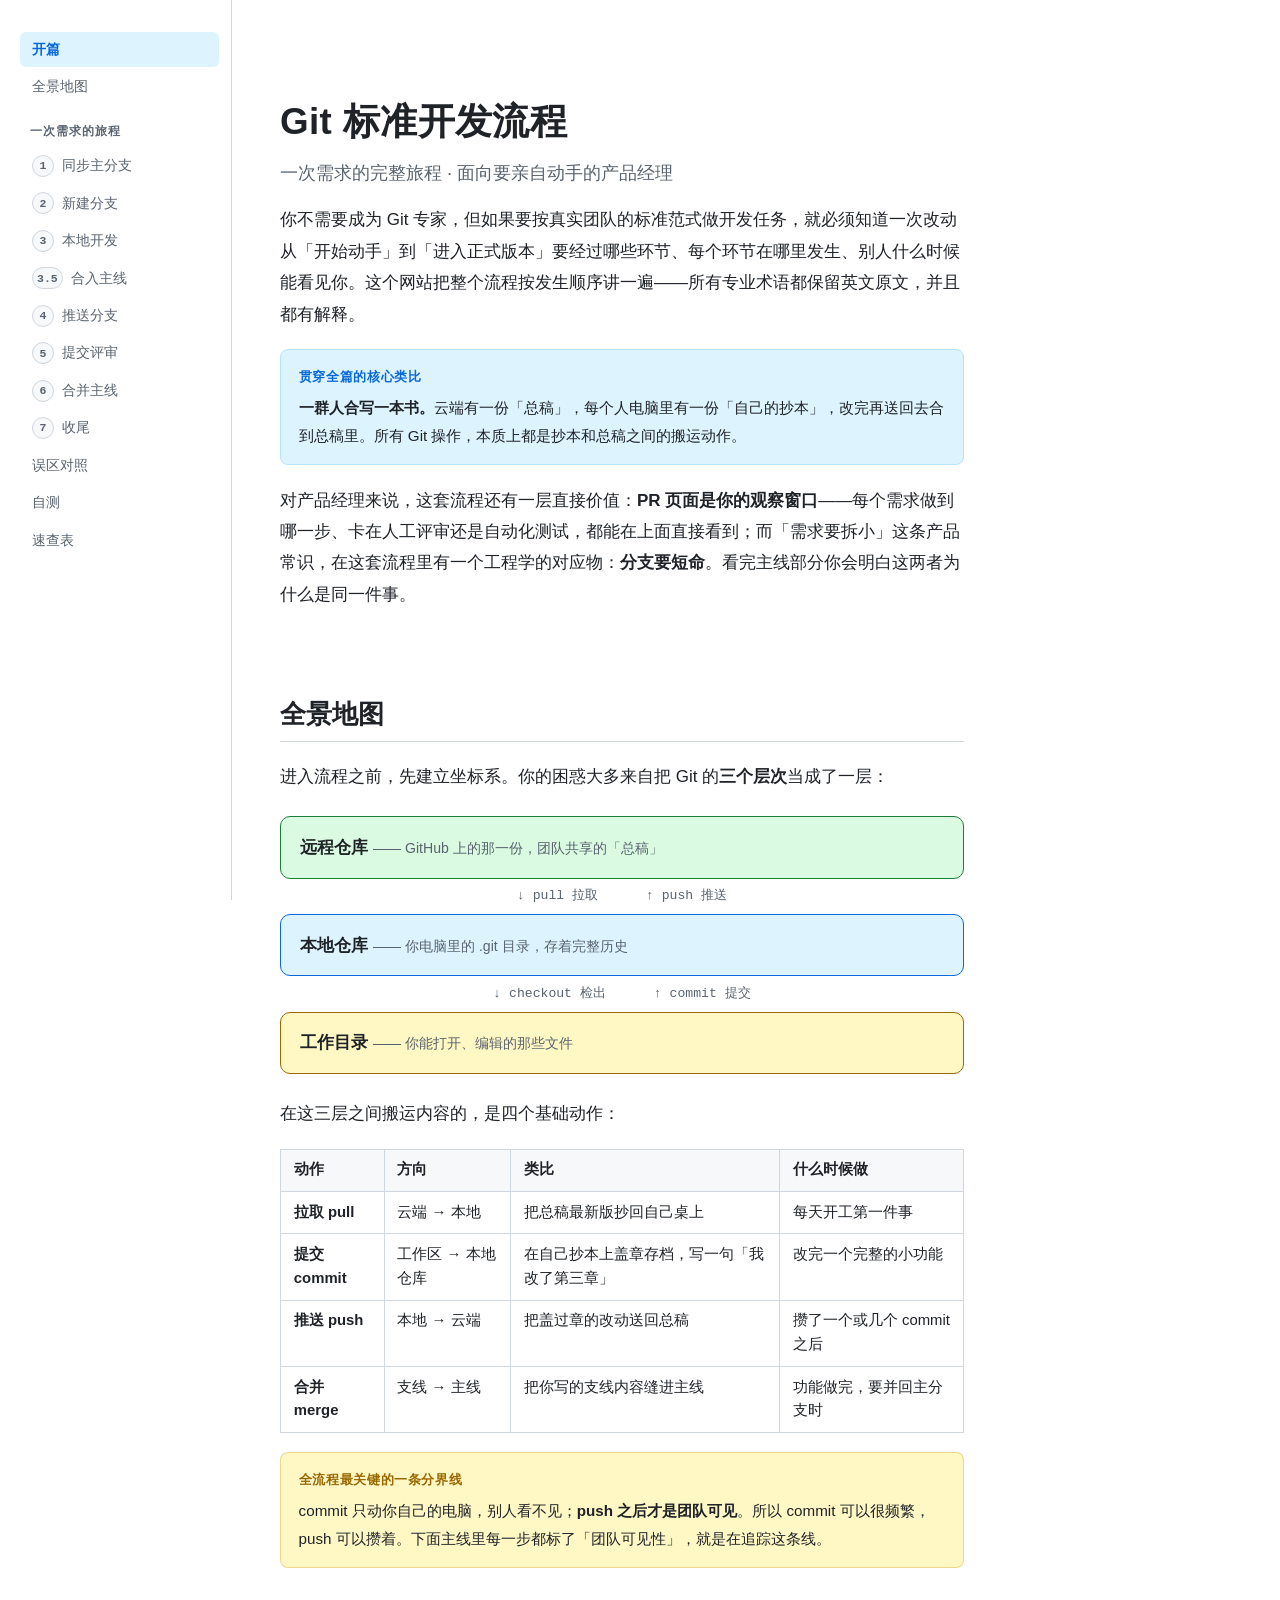
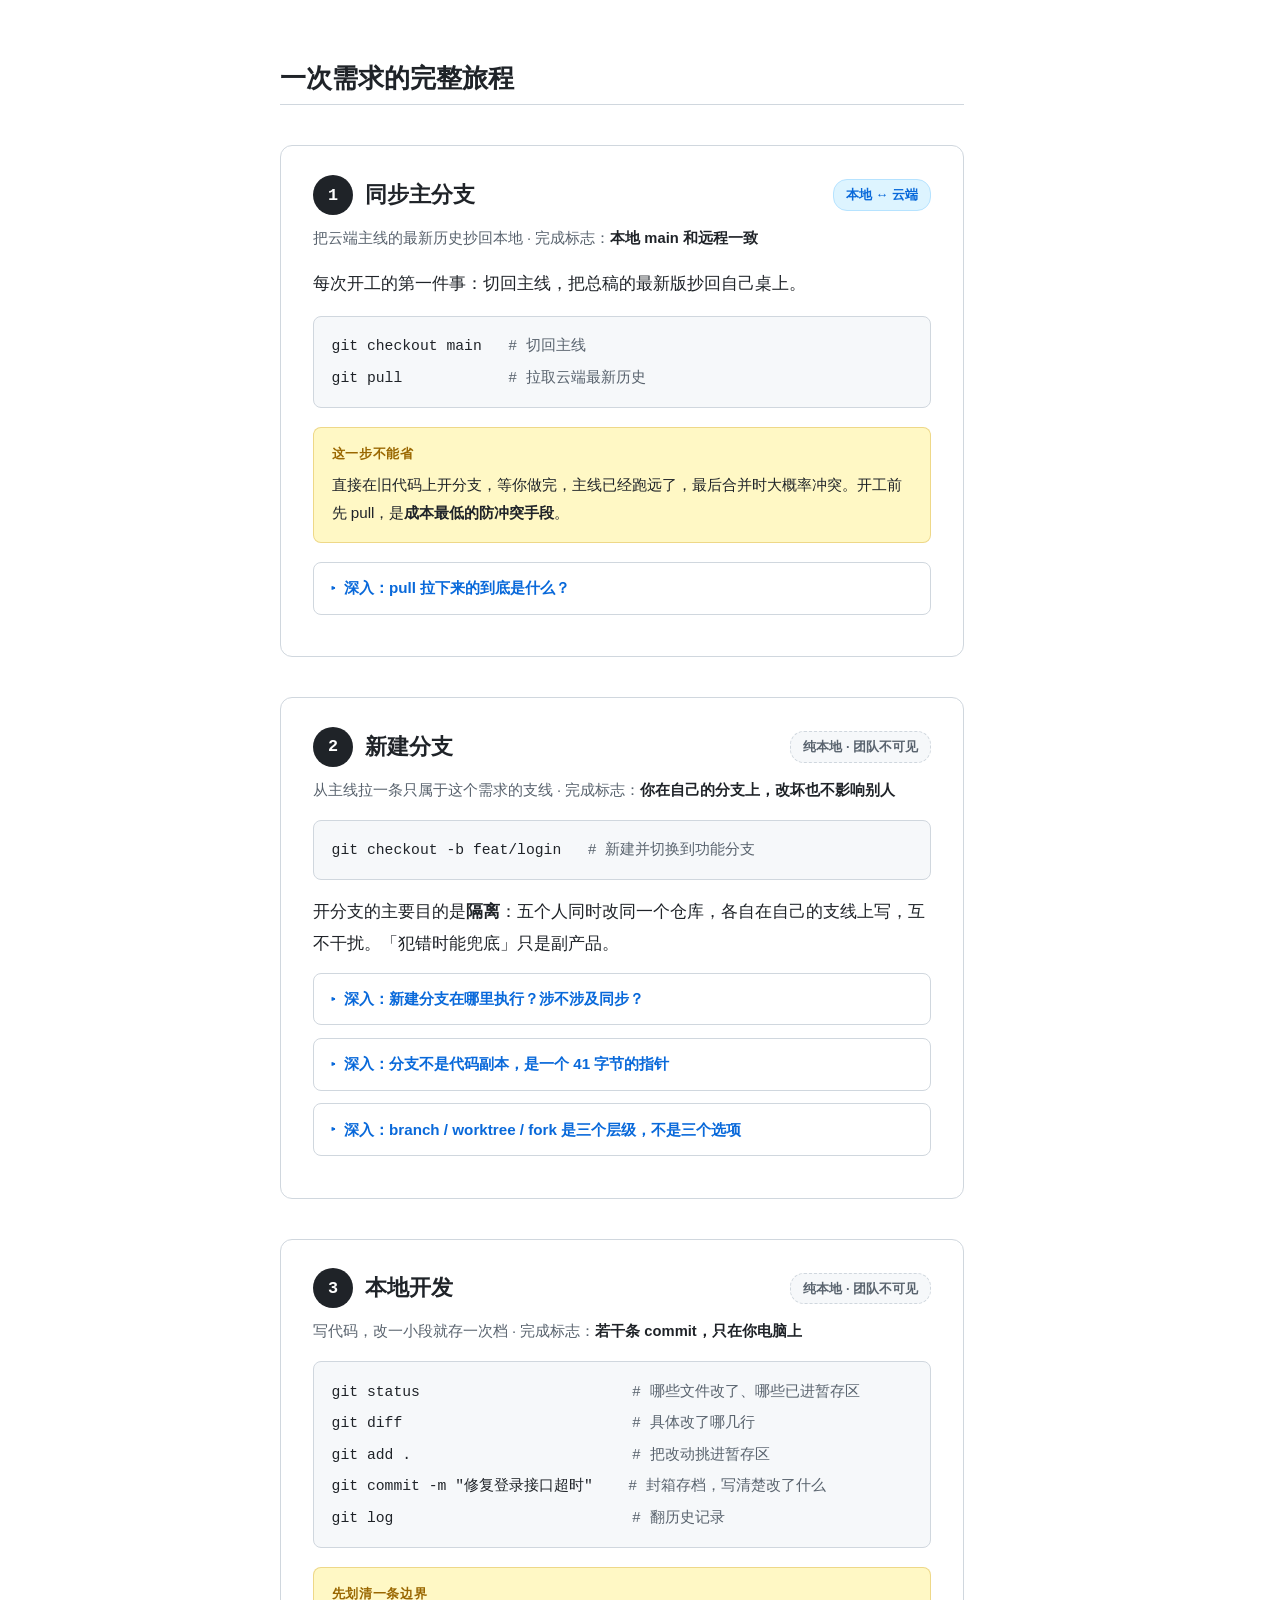
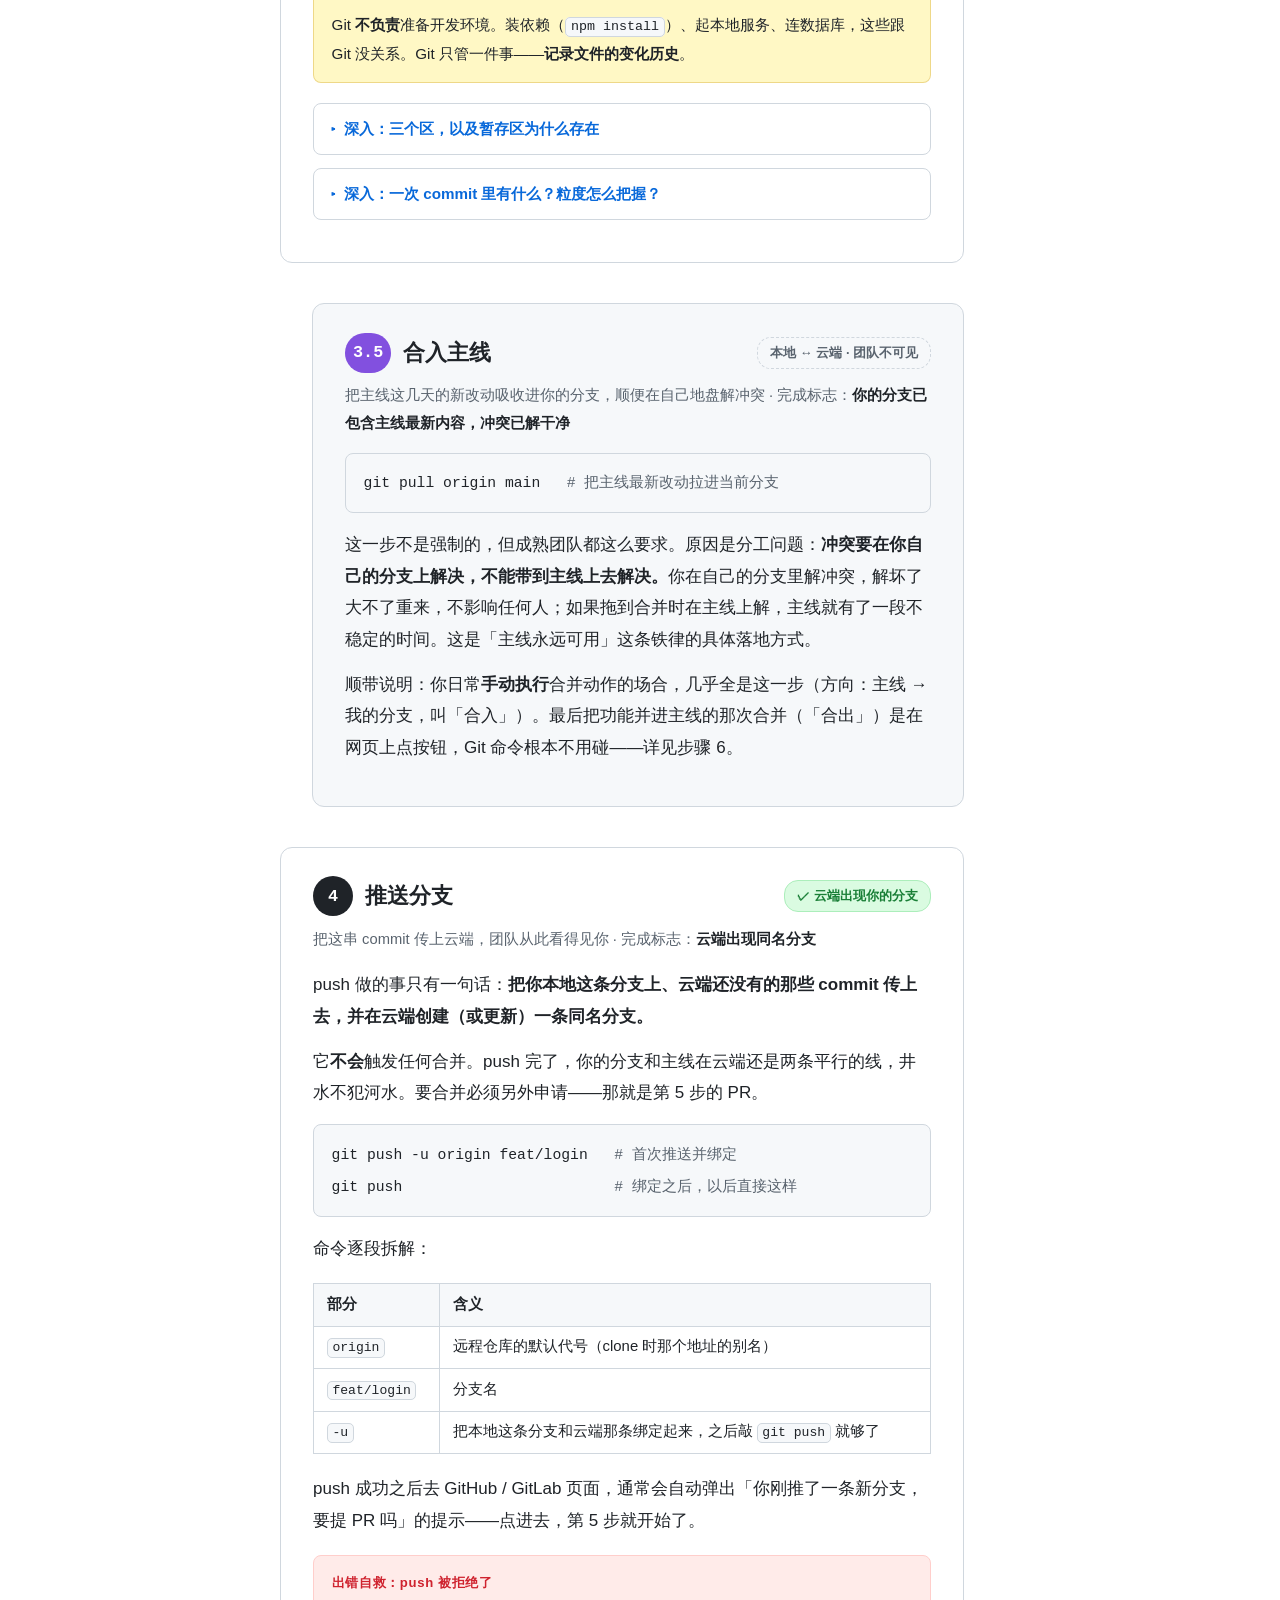
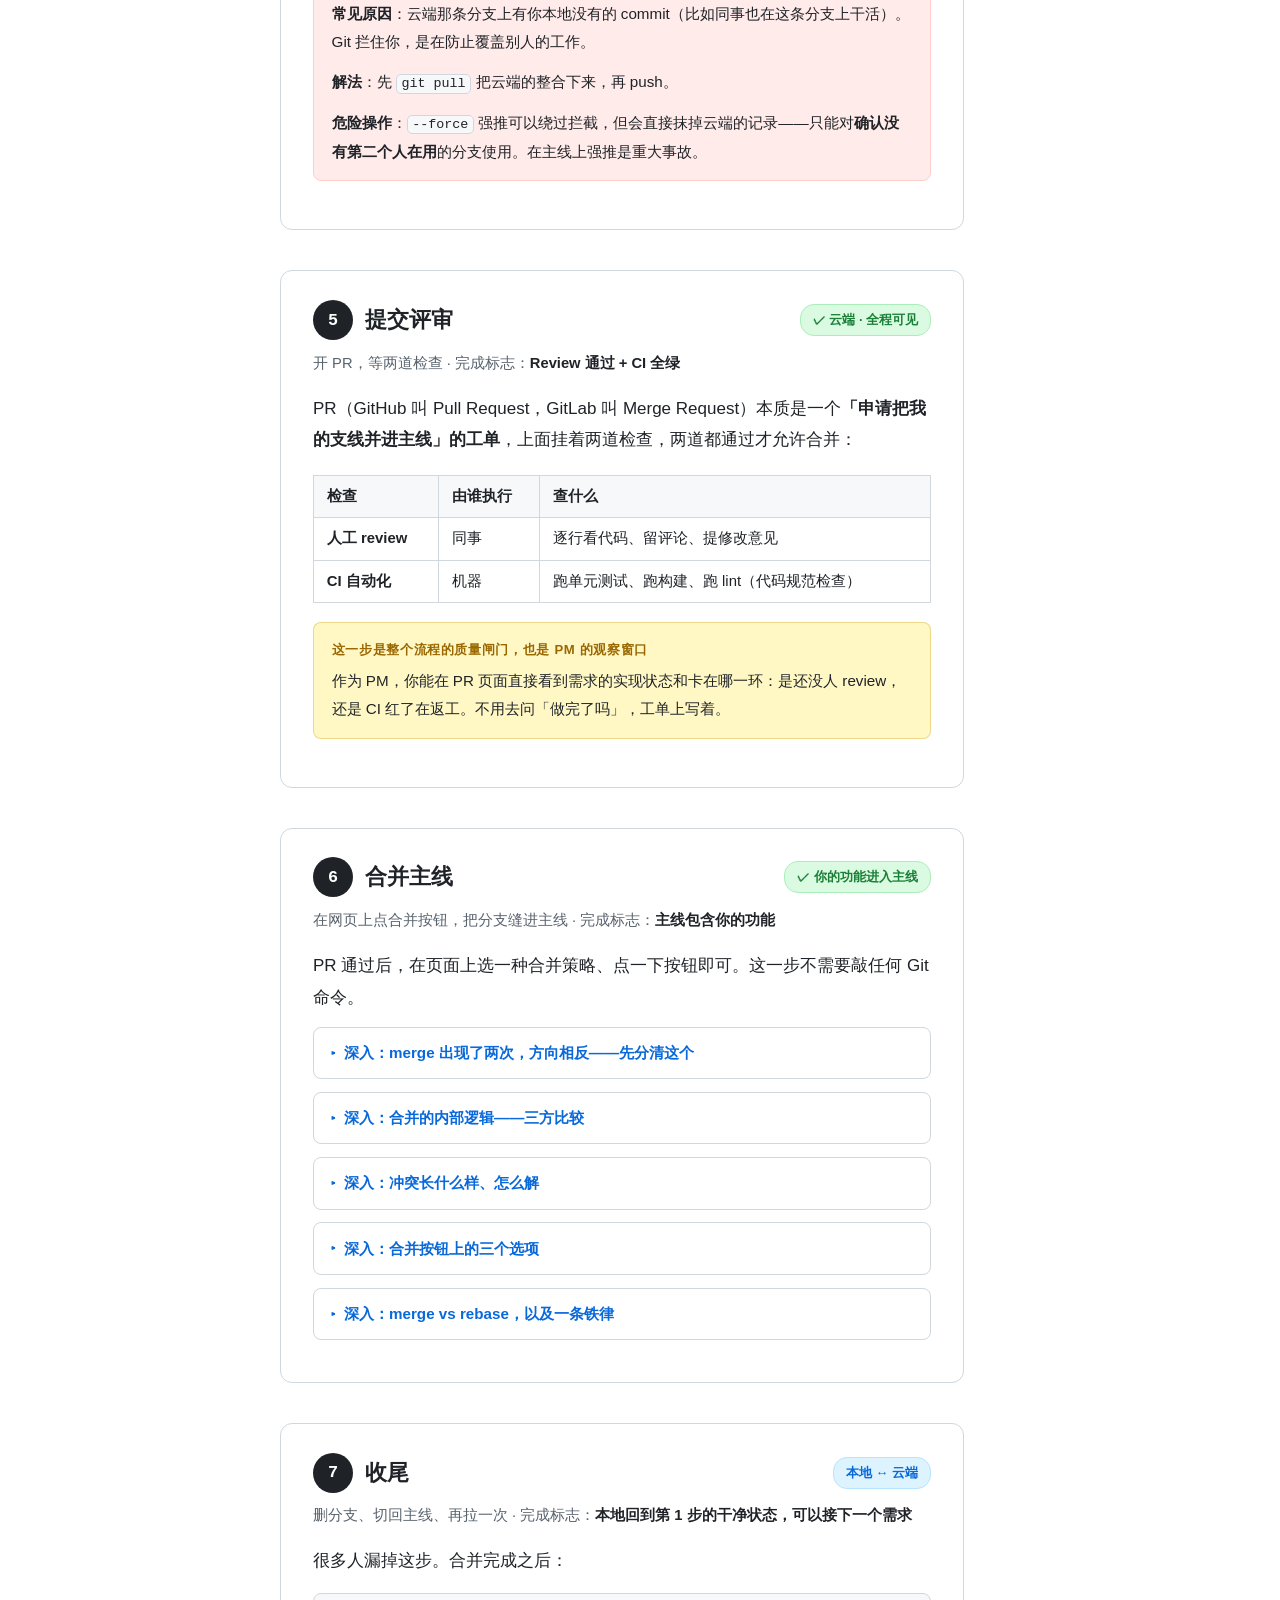
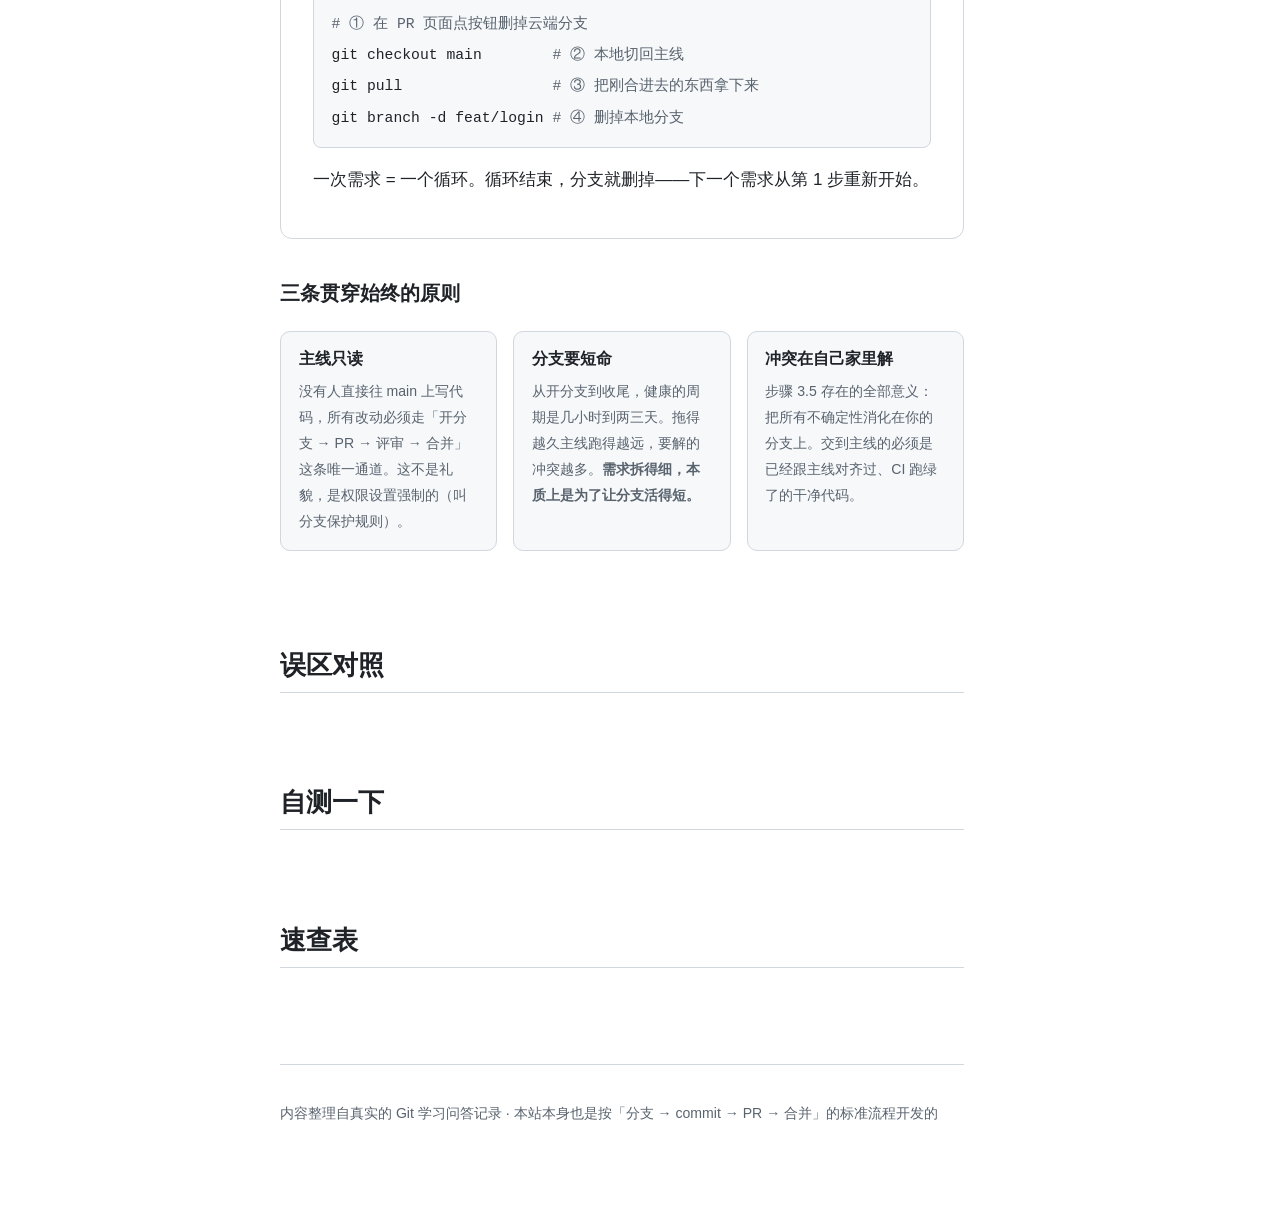
==== index.html @ abf3d07e "填充七步主线：每步含命令拆解、完成标志、可见性标记、出错自救与深入折叠区 Co-Authored-By: Claude Fable 5 <noreply@anthropic.com>" ====
<!DOCTYPE html>
<html lang="zh-CN">
<head>
  <meta charset="UTF-8">
  <meta name="viewport" content="width=device-width, initial-scale=1.0">
  <title>Git 标准开发流程 · 一次需求的完整旅程</title>
  <link rel="stylesheet" href="assets/styles.css">
</head>
<body>

  <!-- 侧边流程进度条：滚动到哪一步，高亮哪一步 -->
  <nav class="progress-nav" id="progress-nav" aria-label="页面导航">
    <a href="#hero" class="nav-item" data-section="hero">开篇</a>
    <a href="#map" class="nav-item" data-section="map">全景地图</a>
    <div class="nav-group-label">一次需求的旅程</div>
    <a href="#step-1" class="nav-item nav-step" data-section="step-1"><span class="nav-num">1</span>同步主分支</a>
    <a href="#step-2" class="nav-item nav-step" data-section="step-2"><span class="nav-num">2</span>新建分支</a>
    <a href="#step-3" class="nav-item nav-step" data-section="step-3"><span class="nav-num">3</span>本地开发</a>
    <a href="#step-3-5" class="nav-item nav-step" data-section="step-3-5"><span class="nav-num">3.5</span>合入主线</a>
    <a href="#step-4" class="nav-item nav-step" data-section="step-4"><span class="nav-num">4</span>推送分支</a>
    <a href="#step-5" class="nav-item nav-step" data-section="step-5"><span class="nav-num">5</span>提交评审</a>
    <a href="#step-6" class="nav-item nav-step" data-section="step-6"><span class="nav-num">6</span>合并主线</a>
    <a href="#step-7" class="nav-item nav-step" data-section="step-7"><span class="nav-num">7</span>收尾</a>
    <a href="#misconceptions" class="nav-item" data-section="misconceptions">误区对照</a>
    <a href="#quiz" class="nav-item" data-section="quiz">自测</a>
    <a href="#reference" class="nav-item" data-section="reference">速查表</a>
  </nav>

  <main class="content">

    <!-- 开篇：为什么 PM 要懂这套流程 + 核心类比 -->
    <section id="hero" class="section section-hero">
      <h1>Git 标准开发流程</h1>
      <p class="hero-subtitle">一次需求的完整旅程 · 面向要亲自动手的产品经理</p>

      <p>你不需要成为 Git 专家，但如果要按真实团队的标准范式做开发任务，就必须知道一次改动从「开始动手」到「进入正式版本」要经过哪些环节、每个环节在哪里发生、别人什么时候能看见你。这个网站把整个流程按发生顺序讲一遍——所有专业术语都保留英文原文，并且都有解释。</p>

      <div class="callout callout-analogy">
        <span class="callout-title">贯穿全篇的核心类比</span>
        <p><strong>一群人合写一本书。</strong>云端有一份「总稿」，每个人电脑里有一份「自己的抄本」，改完再送回去合到总稿里。所有 Git 操作，本质上都是抄本和总稿之间的搬运动作。</p>
      </div>

      <p>对产品经理来说，这套流程还有一层直接价值：<strong>PR 页面是你的观察窗口</strong>——每个需求做到哪一步、卡在人工评审还是自动化测试，都能在上面直接看到；而「需求要拆小」这条产品常识，在这套流程里有一个工程学的对应物：<strong>分支要短命</strong>。看完主线部分你会明白这两者为什么是同一件事。</p>
    </section>

    <!-- 全景地图：三层模型 + 四个基础动作 -->
    <section id="map" class="section">
      <h2>全景地图</h2>

      <p>进入流程之前，先建立坐标系。你的困惑大多来自把 Git 的<strong>三个层次</strong>当成了一层：</p>

      <div class="layer-model" aria-label="Git 三层模型">
        <div class="layer-box layer-remote">
          <span class="layer-name">远程仓库</span>
          <span class="layer-desc"> —— GitHub 上的那一份，团队共享的「总稿」</span>
        </div>
        <div class="layer-arrows"><span class="down">pull 拉取</span><span class="up">push 推送</span></div>
        <div class="layer-box layer-repo">
          <span class="layer-name">本地仓库</span>
          <span class="layer-desc"> —— 你电脑里的 .git 目录，存着完整历史</span>
        </div>
        <div class="layer-arrows"><span class="down">checkout 检出</span><span class="up">commit 提交</span></div>
        <div class="layer-box layer-work">
          <span class="layer-name">工作目录</span>
          <span class="layer-desc"> —— 你能打开、编辑的那些文件</span>
        </div>
      </div>

      <p>在这三层之间搬运内容的，是四个基础动作：</p>

      <table>
        <thead>
          <tr><th>动作</th><th>方向</th><th>类比</th><th>什么时候做</th></tr>
        </thead>
        <tbody>
          <tr><td><strong>拉取 pull</strong></td><td>云端 → 本地</td><td>把总稿最新版抄回自己桌上</td><td>每天开工第一件事</td></tr>
          <tr><td><strong>提交 commit</strong></td><td>工作区 → 本地仓库</td><td>在自己抄本上盖章存档，写一句「我改了第三章」</td><td>改完一个完整的小功能</td></tr>
          <tr><td><strong>推送 push</strong></td><td>本地 → 云端</td><td>把盖过章的改动送回总稿</td><td>攒了一个或几个 commit 之后</td></tr>
          <tr><td><strong>合并 merge</strong></td><td>支线 → 主线</td><td>把你写的支线内容缝进主线</td><td>功能做完，要并回主分支时</td></tr>
        </tbody>
      </table>

      <div class="callout callout-key">
        <span class="callout-title">全流程最关键的一条分界线</span>
        <p>commit 只动你自己的电脑，别人看不见；<strong>push 之后才是团队可见</strong>。所以 commit 可以很频繁，push 可以攒着。下面主线里每一步都标了「团队可见性」，就是在追踪这条线。</p>
      </div>
    </section>

    <!-- 主线：七步流程，每步一个 step-card -->
    <section id="journey" class="section">
      <h2>一次需求的完整旅程</h2>
      <article id="step-1" class="step-card">
        <div class="step-head">
          <span class="step-num">1</span>
          <h3>同步主分支</h3>
          <span class="badge badge-mixed">本地 ↔ 云端</span>
        </div>
        <p class="step-goal">把云端主线的最新历史抄回本地 · 完成标志：<strong>本地 main 和远程一致</strong></p>

        <p>每次开工的第一件事：切回主线，把总稿的最新版抄回自己桌上。</p>

        <div class="cmd"><pre><code>git checkout main   <span class="comment"># 切回主线</span>
git pull            <span class="comment"># 拉取云端最新历史</span></code></pre></div>

        <div class="callout callout-key">
          <span class="callout-title">这一步不能省</span>
          <p>直接在旧代码上开分支，等你做完，主线已经跑远了，最后合并时大概率冲突。开工前先 pull，是<strong>成本最低的防冲突手段</strong>。</p>
        </div>

        <details class="deep-dive">
          <summary>深入：pull 拉下来的到底是什么？</summary>
          <div class="deep-dive-body">
            <p>不是「一份最新文件」，而是<strong>整个仓库的完整历史</strong>——每一次 commit、每一条分支都在你本地。所以 Git 叫「分布式」版本控制：断网了你照样能查三个月前的改动。</p>
            <p>另一个容易想偏的点：主分支<strong>不是靠专人手工维护的</strong>，而是靠流程（PR + review + CI）保证的。没有人有权限直接往主分支上写，包括负责人自己。</p>
          </div>
        </details>
      </article>

      <article id="step-2" class="step-card">
        <div class="step-head">
          <span class="step-num">2</span>
          <h3>新建分支</h3>
          <span class="badge badge-local">纯本地 · 团队不可见</span>
        </div>
        <p class="step-goal">从主线拉一条只属于这个需求的支线 · 完成标志：<strong>你在自己的分支上，改坏也不影响别人</strong></p>

        <div class="cmd"><pre><code>git checkout -b feat/login   <span class="comment"># 新建并切换到功能分支</span></code></pre></div>

        <p>开分支的主要目的是<strong>隔离</strong>：五个人同时改同一个仓库，各自在自己的支线上写，互不干扰。「犯错时能兜底」只是副产品。</p>

        <details class="deep-dive">
          <summary>深入：新建分支在哪里执行？涉不涉及同步？</summary>
          <div class="deep-dive-body">
            <p><strong>纯本地执行，完全不需要联网，也不涉及任何同步。</strong>因为第 1 步 pull 的时候，你已经把完整历史拉到本地了，新建分支不需要向云端要任何东西。</p>
            <p><strong>云端什么时候知道有这条分支？</strong>直到你执行第 4 步 push。在此之前，这条分支只有你自己看得见——这也是为什么第 2、3 步可以在飞机上断网干活。</p>
            <p>（云端也能建分支，GitHub 页面上有按钮，但那是给特殊场景用的，日常开发不这么走。）</p>
          </div>
        </details>

        <details class="deep-dive">
          <summary>深入：分支不是代码副本，是一个 41 字节的指针</summary>
          <div class="deep-dive-body">
            <p>分支本质上只是一个记录着「我指向哪个 commit」的小文件，大小 41 字节。<code>git checkout -b feat/login</code> 做的事，只是「在当前这个 commit 上贴一个新标签，然后让我站到这个标签上」。你每 commit 一次，这个指针就往前挪一格。</p>
            <p>所以开分支瞬间完成、不占空间——它不复制任何代码。</p>
          </div>
        </details>

        <details class="deep-dive">
          <summary>深入：branch / worktree / fork 是三个层级，不是三个选项</summary>
          <div class="deep-dive-body">
            <p>对照全景地图的三层模型：</p>
            <ul>
              <li><strong>fork</strong> 作用在最上层（仓库层）：整份复制到你名下</li>
              <li><strong>branch</strong> 作用在中间层（历史层）：在历史上贴一个指针</li>
              <li><strong>worktree</strong> 作用在最下层（工作目录层）：多开一份目录</li>
            </ul>
            <table>
              <thead><tr><th></th><th>作用层次</th><th>在哪执行</th><th>数量关系</th><th>解决什么问题</th></tr></thead>
              <tbody>
                <tr><td><strong>branch</strong></td><td>历史层</td><td>本地（可推到云端）</td><td>一个仓库里可以有无数条</td><td>多人 / 多需求并行，互不干扰</td></tr>
                <tr><td><strong>worktree</strong></td><td>工作目录层</td><td>本地</td><td>一个本地仓库对应多个目录</td><td>手上活没干完，要临时切去另一条分支</td></tr>
                <tr><td><strong>fork</strong></td><td>仓库层</td><td>云端</td><td>从别人的仓库复制出一个新仓库</td><td>你<strong>没有</strong>原仓库的写权限</td></tr>
              </tbody>
            </table>
            <p>三句话记住区别：</p>
            <p><strong>branch 是同一个仓库里的岔路。</strong>你切换分支时，Git 把工作目录里的文件整体替换成那条分支的样子，所以同一时刻工作目录只能显示一条分支。</p>
            <p><strong>worktree 是打破上面这个限制。</strong>在硬盘上再开一个目录，两条分支同时摊开、两个编辑器窗口并排看。共享同一份历史，只是多了一个「取景框」，属于进阶技巧。</p>
            <p><strong>fork 是换了一个仓库。</strong>想给开源项目提改进但没有写权限，就 fork 一份到自己账号下随便写，改完从你的 fork 向原仓库发 PR，由维护者决定收不收。</p>
            <div class="callout callout-key">
              <span class="callout-title">记住这个比例</span>
              <p>在公司团队里，<strong>99% 的时间只用 branch</strong>。fork 是开源协作的模式，worktree 是效率技巧。</p>
            </div>
          </div>
        </details>
      </article>

      <article id="step-3" class="step-card">
        <div class="step-head">
          <span class="step-num">3</span>
          <h3>本地开发</h3>
          <span class="badge badge-local">纯本地 · 团队不可见</span>
        </div>
        <p class="step-goal">写代码，改一小段就存一次档 · 完成标志：<strong>若干条 commit，只在你电脑上</strong></p>

        <div class="cmd"><pre><code>git status                        <span class="comment"># 哪些文件改了、哪些已进暂存区</span>
git diff                          <span class="comment"># 具体改了哪几行</span>
git add .                         <span class="comment"># 把改动挑进暂存区</span>
git commit -m "修复登录接口超时"    <span class="comment"># 封箱存档，写清楚改了什么</span>
git log                           <span class="comment"># 翻历史记录</span></code></pre></div>

        <div class="callout callout-key">
          <span class="callout-title">先划清一条边界</span>
          <p>Git <strong>不负责</strong>准备开发环境。装依赖（<code>npm install</code>）、起本地服务、连数据库，这些跟 Git 没关系。Git 只管一件事——<strong>记录文件的变化历史</strong>。</p>
        </div>

        <details class="deep-dive">
          <summary>深入：三个区，以及暂存区为什么存在</summary>
          <div class="deep-dive-body">
            <p>本地开发的核心，是理解 Git 把你的改动分成了三个区：<strong>工作区</strong>（正在改的文件）→ <code>git add</code> → <strong>暂存区</strong>（挑好准备打包的）→ <code>git commit</code> → <strong>本地仓库</strong>（已封存的历史）。</p>
            <div class="callout callout-analogy">
              <span class="callout-title">类比：暂存区是打包前的纸箱</span>
              <p>你一上午改了 5 个文件，其中 3 个属于登录功能，另外 2 个是顺手改的文案错别字。暂存区让你先把那 3 个放进箱子封成一个 commit，再把另外 2 个封成第二个 commit。没有暂存区，你就只能把 5 个改动一锅端成一条记录，日后回滚时想单独撤掉错别字那部分都做不到。</p>
            </div>
          </div>
        </details>

        <details class="deep-dive">
          <summary>深入：一次 commit 里有什么？粒度怎么把握？</summary>
          <div class="deep-dive-body">
            <p>一次 commit 包含三样东西：<strong>改了什么</strong>（整个项目在那一刻的快照）、<strong>谁在什么时候改的</strong>、以及<strong>为什么改</strong>（就是那句 message）。每个 commit 有一个唯一 ID（一串哈希值，比如 <code>a3f9c2e</code>），它是后面所有回滚、对比、定位操作的抓手。</p>
            <p>commit 的价值不止回滚：它是 review 的最小单元、是排查 bug 时二分定位的锚点、也是记录「为什么这么改」的地方。这就是为什么 message 要写清楚意图。</p>
            <p><strong>粒度判断标准：一个 commit = 一件逻辑上完整的事，能用一句话说清楚。</strong></p>
            <table>
              <thead><tr><th>好的 message</th><th>坏的 message</th></tr></thead>
              <tbody><tr><td>修复登录接口超时</td><td>修改 / 更新 / fix bug（三个月后你自己都不知道改了啥）</td></tr></tbody>
            </table>
            <p>实际节奏是一天 commit 五到十次，改一小块就封一次箱。</p>
          </div>
        </details>
      </article>

      <article id="step-3-5" class="step-card step-card-sub">
        <div class="step-head">
          <span class="step-num">3.5</span>
          <h3>合入主线</h3>
          <span class="badge badge-local">本地 ↔ 云端 · 团队不可见</span>
        </div>
        <p class="step-goal">把主线这几天的新改动吸收进你的分支，顺便在自己地盘解冲突 · 完成标志：<strong>你的分支已包含主线最新内容，冲突已解干净</strong></p>

        <div class="cmd"><pre><code>git pull origin main   <span class="comment"># 把主线最新改动拉进当前分支</span></code></pre></div>

        <p>这一步不是强制的，但成熟团队都这么要求。原因是分工问题：<strong>冲突要在你自己的分支上解决，不能带到主线上去解决。</strong>你在自己的分支里解冲突，解坏了大不了重来，不影响任何人；如果拖到合并时在主线上解，主线就有了一段不稳定的时间。这是「主线永远可用」这条铁律的具体落地方式。</p>

        <p>顺带说明：你日常<strong>手动执行</strong>合并动作的场合，几乎全是这一步（方向：主线 → 我的分支，叫「合入」）。最后把功能并进主线的那次合并（「合出」）是在网页上点按钮，Git 命令根本不用碰——详见步骤 6。</p>
      </article>
      <article id="step-4" class="step-card">
        <div class="step-head">
          <span class="step-num">4</span>
          <h3>推送分支</h3>
          <span class="badge badge-visible">✓ 云端出现你的分支</span>
        </div>
        <p class="step-goal">把这串 commit 传上云端，团队从此看得见你 · 完成标志：<strong>云端出现同名分支</strong></p>

        <p>push 做的事只有一句话：<strong>把你本地这条分支上、云端还没有的那些 commit 传上去，并在云端创建（或更新）一条同名分支。</strong></p>

        <p>它<strong>不会</strong>触发任何合并。push 完了，你的分支和主线在云端还是两条平行的线，井水不犯河水。要合并必须另外申请——那就是第 5 步的 PR。</p>

        <div class="cmd"><pre><code>git push -u origin feat/login   <span class="comment"># 首次推送并绑定</span>
git push                        <span class="comment"># 绑定之后，以后直接这样</span></code></pre></div>

        <p>命令逐段拆解：</p>
        <table>
          <thead><tr><th>部分</th><th>含义</th></tr></thead>
          <tbody>
            <tr><td><code>origin</code></td><td>远程仓库的默认代号（clone 时那个地址的别名）</td></tr>
            <tr><td><code>feat/login</code></td><td>分支名</td></tr>
            <tr><td><code>-u</code></td><td>把本地这条分支和云端那条绑定起来，之后敲 <code>git push</code> 就够了</td></tr>
          </tbody>
        </table>

        <p>push 成功之后去 GitHub / GitLab 页面，通常会自动弹出「你刚推了一条新分支，要提 PR 吗」的提示——点进去，第 5 步就开始了。</p>

        <div class="callout callout-rescue">
          <span class="callout-title">出错自救：push 被拒绝了</span>
          <p><strong>常见原因</strong>：云端那条分支上有你本地没有的 commit（比如同事也在这条分支上干活）。Git 拦住你，是在防止覆盖别人的工作。</p>
          <p><strong>解法</strong>：先 <code>git pull</code> 把云端的整合下来，再 push。</p>
          <p><strong>危险操作</strong>：<code>--force</code> 强推可以绕过拦截，但会直接抹掉云端的记录——只能对<strong>确认没有第二个人在用</strong>的分支使用。在主线上强推是重大事故。</p>
        </div>
      </article>

      <article id="step-5" class="step-card">
        <div class="step-head">
          <span class="step-num">5</span>
          <h3>提交评审</h3>
          <span class="badge badge-visible">✓ 云端 · 全程可见</span>
        </div>
        <p class="step-goal">开 PR，等两道检查 · 完成标志：<strong>Review 通过 + CI 全绿</strong></p>

        <p>PR（GitHub 叫 Pull Request，GitLab 叫 Merge Request）本质是一个<strong>「申请把我的支线并进主线」的工单</strong>，上面挂着两道检查，两道都通过才允许合并：</p>

        <table>
          <thead><tr><th>检查</th><th>由谁执行</th><th>查什么</th></tr></thead>
          <tbody>
            <tr><td><strong>人工 review</strong></td><td>同事</td><td>逐行看代码、留评论、提修改意见</td></tr>
            <tr><td><strong>CI 自动化</strong></td><td>机器</td><td>跑单元测试、跑构建、跑 lint（代码规范检查）</td></tr>
          </tbody>
        </table>

        <div class="callout callout-key">
          <span class="callout-title">这一步是整个流程的质量闸门，也是 PM 的观察窗口</span>
          <p>作为 PM，你能在 PR 页面直接看到需求的实现状态和卡在哪一环：是还没人 review，还是 CI 红了在返工。不用去问「做完了吗」，工单上写着。</p>
        </div>
      </article>

      <article id="step-6" class="step-card">
        <div class="step-head">
          <span class="step-num">6</span>
          <h3>合并主线</h3>
          <span class="badge badge-visible">✓ 你的功能进入主线</span>
        </div>
        <p class="step-goal">在网页上点合并按钮，把分支缝进主线 · 完成标志：<strong>主线包含你的功能</strong></p>

        <p>PR 通过后，在页面上选一种合并策略、点一下按钮即可。这一步不需要敲任何 Git 命令。</p>

        <details class="deep-dive">
          <summary>深入：merge 出现了两次，方向相反——先分清这个</summary>
          <div class="deep-dive-body">
            <p>绝大多数人被 merge 绕晕，是因为把两个方向都叫「合并」：</p>
            <table>
              <thead><tr><th></th><th>方向</th><th>在哪执行</th><th>什么时候</th><th>目的</th></tr></thead>
              <tbody>
                <tr><td><strong>合入</strong></td><td>主线 → 我的分支</td><td>本地敲命令</td><td>push / 提 PR 之前（步骤 3.5）</td><td>吸收别人的新改动，在自己地盘解冲突</td></tr>
                <tr><td><strong>合出</strong></td><td>我的分支 → 主线</td><td>云端点按钮</td><td>PR 通过之后（本步）</td><td>把你的功能正式并进主线</td></tr>
              </tbody>
            </table>
            <p><strong>你日常手动敲 merge 命令的场合，几乎全是第一种。</strong></p>
          </div>
        </details>

        <details class="deep-dive">
          <summary>深入：合并的内部逻辑——三方比较</summary>
          <div class="deep-dive-body">
            <p>Git 合并不是「拿新的覆盖旧的」。它先找到两条分支<strong>最后一次相同的那个节点</strong>（共同祖先），然后拿三份内容逐块对比——祖先、主线现在的样子、我的分支现在的样子。判断规则只有三条：</p>
            <table>
              <thead><tr><th>情况</th><th>Git 的处理</th></tr></thead>
              <tbody>
                <tr><td>只有我改了这块</td><td>采用我的</td></tr>
                <tr><td>只有主分支改了这块</td><td>采用主分支的</td></tr>
                <tr><td>两边都改了同一块，且改法不同</td><td><strong>报冲突</strong>，交给人决定</td></tr>
              </tbody>
            </table>
            <p>关键在「共同祖先」这个参照点。没有它，Git 只能看到两份不同的文件，无法判断某处差异是「你新加的」还是「对方删掉的」——有了祖先，就能分辨每一处改动<strong>属于谁</strong>。这也是为什么「删掉一行」和「从没写过这一行」在合并时结果完全不同。</p>
            <p>还有一种最简单的情况叫 <strong>fast-forward</strong>：如果你开分支之后主线一动没动，根本不需要三方比较，Git 直接把主线的指针往前挪到你分支的末端就完事了。</p>
          </div>
        </details>

        <details class="deep-dive">
          <summary>深入：冲突长什么样、怎么解</summary>
          <div class="deep-dive-body">
            <p>冲突<strong>不是错误，是正常现象</strong>——两边改了同一块，机器不知道该听谁的，把决定权交给人。Git 会直接在文件里插入标记，把两个版本都摆出来：</p>
            <div class="cmd conflict-sample"><pre><code><span class="marker">&lt;&lt;&lt;&lt;&lt;&lt;&lt; HEAD</span>
<span class="ours">const timeout = 3000;</span>
<span class="marker">=======</span>
<span class="theirs">const timeout = 5000;</span>
<span class="marker">&gt;&gt;&gt;&gt;&gt;&gt;&gt; feat/login</span></code></pre></div>
            <p>上半截（<code>HEAD</code> 之后）是主线的版本，下半截是你的版本。<strong>解决冲突 = 手动把这段编辑成最终想要的样子</strong>（可能选上面、可能选下面、也可能两个都不要另写一个），把那三行标记删干净，然后 <code>git add</code> + <code>git commit</code>。</p>
            <p>没有任何魔法，就是人工做决定。Git 从来不敢替你猜——因为它不懂业务，5000 还是 3000 只有你知道。</p>
          </div>
        </details>

        <details class="deep-dive">
          <summary>深入：合并按钮上的三个选项</summary>
          <div class="deep-dive-body">
            <p>GitHub / GitLab 的合并按钮通常有三个选项，区别只在于<strong>合并后主线的历史长什么样</strong>：</p>
            <div class="history-shape">Merge commit        ○──○─────╮────●──○
                        ╰──○──○──╯

Squash and merge    ○──○────●────○

Rebase and merge    ○──○──●──●──○</div>
            <table>
              <thead><tr><th>策略</th><th>主线上留下什么</th><th>什么时候用</th></tr></thead>
              <tbody>
                <tr><td><strong>Merge commit</strong></td><td>你的每一条 commit 都在，外加一个合并节点，分叉痕迹保留</td><td>想完整保留开发过程，或合并的是长期分支</td></tr>
                <tr><td><strong>Squash and merge</strong></td><td>你的 N 条 commit 被压成 1 条</td><td><strong>最常见</strong>。一个 PR = 主线上一条记录，历史干净好查</td></tr>
                <tr><td><strong>Rebase and merge</strong></td><td>你的 commit 逐条接到主线末尾，没有分叉</td><td>想要一条完全笔直的历史</td></tr>
              </tbody>
            </table>
            <p>这三个选择<strong>不影响最终代码内容，只影响历史的可读性</strong>——所以它是团队规范问题，不是技术问题。大部分产品团队默认用 Squash：回头查「这个功能是哪次改的」时，一条记录比二十条零碎 commit 好用得多。</p>
          </div>
        </details>

        <details class="deep-dive">
          <summary>深入：merge vs rebase，以及一条铁律</summary>
          <div class="deep-dive-body">
            <p>在本地整合主线改动时（步骤 3.5），其实有两个选项：</p>
            <table>
              <thead><tr><th></th><th>做法</th><th>历史形态</th><th>代价</th></tr></thead>
              <tbody>
                <tr><td><strong>merge</strong></td><td>造一个新的合并节点，把两边接起来</td><td>保留分叉痕迹</td><td>历史图会有很多交叉</td></tr>
                <tr><td><strong>rebase</strong></td><td>把你的 commit 摘下来，重新接到主线末端</td><td>一条直线</td><td><strong>commit ID 全部变了</strong></td></tr>
              </tbody>
            </table>
            <div class="callout callout-rescue">
              <span class="callout-title">铁律</span>
              <p><strong>不要 rebase 已经 push 出去、并且别人正在用的分支。</strong>因为 rebase 会改写 commit ID，别人手上的 ID 和你的对不上，整个团队会乱。只在自己的、还没分享出去的分支上 rebase。</p>
            </div>
          </div>
        </details>
      </article>

      <article id="step-7" class="step-card">
        <div class="step-head">
          <span class="step-num">7</span>
          <h3>收尾</h3>
          <span class="badge badge-mixed">本地 ↔ 云端</span>
        </div>
        <p class="step-goal">删分支、切回主线、再拉一次 · 完成标志：<strong>本地回到第 1 步的干净状态，可以接下一个需求</strong></p>

        <p>很多人漏掉这步。合并完成之后：</p>

        <div class="cmd"><pre><code><span class="comment"># ① 在 PR 页面点按钮删掉云端分支</span>
git checkout main        <span class="comment"># ② 本地切回主线</span>
git pull                 <span class="comment"># ③ 把刚合进去的东西拿下来</span>
git branch -d feat/login <span class="comment"># ④ 删掉本地分支</span></code></pre></div>

        <p>一次需求 = 一个循环。循环结束，分支就删掉——下一个需求从第 1 步重新开始。</p>
      </article>

      <h3>三条贯穿始终的原则</h3>
      <div class="principles">
        <div class="principle-card">
          <h4>主线只读</h4>
          <p>没有人直接往 main 上写代码，所有改动必须走「开分支 → PR → 评审 → 合并」这条唯一通道。这不是礼貌，是权限设置强制的（叫分支保护规则）。</p>
        </div>
        <div class="principle-card">
          <h4>分支要短命</h4>
          <p>从开分支到收尾，健康的周期是几小时到两三天。拖得越久主线跑得越远，要解的冲突越多。<strong>需求拆得细，本质上是为了让分支活得短。</strong></p>
        </div>
        <div class="principle-card">
          <h4>冲突在自己家里解</h4>
          <p>步骤 3.5 存在的全部意义：把所有不确定性消化在你的分支上。交到主线的必须是已经跟主线对齐过、CI 跑绿了的干净代码。</p>
        </div>
      </div>
    </section>

    <!-- 误区对照卡：常见的理解 vs 实际 -->
    <section id="misconceptions" class="section">
      <h2>误区对照</h2>
    </section>

    <!-- 自测：判断题 -->
    <section id="quiz" class="section">
      <h2>自测一下</h2>
    </section>

    <!-- 页尾速查：命令清单 + 名词对照 -->
    <section id="reference" class="section">
      <h2>速查表</h2>
    </section>

    <footer class="site-footer">
      <p>内容整理自真实的 Git 学习问答记录 · 本站本身也是按「分支 → commit → PR → 合并」的标准流程开发的</p>
    </footer>

  </main>

  <script src="assets/app.js"></script>
</body>
</html>
---- assets/styles.css ----
/* ============================================================
   Git 标准开发流程教学站 · 样式系统
   简洁文档风：白底、大留白、排版层级优先
   ============================================================ */

/* ---------- 设计变量 ---------- */
:root {
  --ink: #1f2328;            /* 正文 */
  --ink-secondary: #59636e;  /* 次要文字 */
  --accent: #0969da;         /* 强调蓝 */
  --accent-soft: #ddf4ff;    /* 强调蓝底色 */
  --green: #1a7f37;          /* 云端可见 / 成功 */
  --green-soft: #dafbe1;
  --orange: #9a6700;         /* 警示 / 误区 */
  --orange-soft: #fff8c5;
  --red: #cf222e;            /* 危险 */
  --red-soft: #ffebe9;
  --purple: #8250df;         /* 分支色 */
  --border: #d0d7de;
  --bg-subtle: #f6f8fa;
  --bg: #ffffff;
  --mono: ui-monospace, SFMono-Regular, "SF Mono", Menlo, Consolas, monospace;
  --sans: -apple-system, BlinkMacSystemFont, "PingFang SC", "Hiragino Sans GB",
          "Microsoft YaHei", "Segoe UI", sans-serif;
  --nav-width: 232px;
}

/* ---------- 基础 ---------- */
* { box-sizing: border-box; }

html { scroll-behavior: smooth; }

body {
  margin: 0;
  font-family: var(--sans);
  font-size: 17px;
  line-height: 1.85;
  color: var(--ink);
  background: var(--bg);
  -webkit-font-smoothing: antialiased;
}

h1, h2, h3, h4 { line-height: 1.4; font-weight: 650; }
h1 { font-size: 2.3rem; letter-spacing: .01em; margin: 0 0 .5rem; }
h2 { font-size: 1.65rem; margin: 0 0 1.2rem; padding-bottom: .5rem; border-bottom: 1px solid var(--border); }
h3 { font-size: 1.25rem; margin: 2rem 0 .8rem; }
h4 { font-size: 1.05rem; margin: 1.5rem 0 .6rem; }

p { margin: .8em 0; }

a { color: var(--accent); text-decoration: none; }
a:hover { text-decoration: underline; }

strong { font-weight: 650; }

code {
  font-family: var(--mono);
  font-size: .88em;
  background: var(--bg-subtle);
  border: 1px solid var(--border);
  border-radius: 5px;
  padding: .1em .35em;
  white-space: nowrap;
}

/* ---------- 布局：左侧进度条 + 右侧内容 ---------- */
.content {
  margin-left: var(--nav-width);
  max-width: 780px;
  padding: 0 48px 80px;
}

.section { padding-top: 72px; }

/* ---------- 侧边流程进度条 ---------- */
.progress-nav {
  position: fixed;
  top: 0; left: 0; bottom: 0;
  width: var(--nav-width);
  padding: 32px 12px 32px 20px;
  border-right: 1px solid var(--border);
  background: var(--bg);
  overflow-y: auto;
  display: flex;
  flex-direction: column;
  gap: 2px;
}

.nav-item {
  display: flex;
  align-items: center;
  gap: 8px;
  padding: 5px 10px;
  border-radius: 6px;
  font-size: .86rem;
  color: var(--ink-secondary);
  border-left: 2px solid transparent;
}

.nav-item:hover { background: var(--bg-subtle); text-decoration: none; }

.nav-item.active {
  color: var(--accent);
  background: var(--accent-soft);
  font-weight: 600;
}

.nav-group-label {
  margin: 14px 0 4px;
  padding: 0 10px;
  font-size: .72rem;
  font-weight: 650;
  letter-spacing: .08em;
  color: var(--ink-secondary);
  text-transform: uppercase;
}

.nav-num {
  display: inline-flex;
  align-items: center;
  justify-content: center;
  min-width: 22px;
  height: 22px;
  padding: 0 4px;
  border-radius: 11px;
  background: var(--bg-subtle);
  border: 1px solid var(--border);
  font-size: .72rem;
  font-weight: 650;
  font-family: var(--mono);
}

.nav-item.active .nav-num {
  background: var(--accent);
  border-color: var(--accent);
  color: #fff;
}

/* ---------- 开篇 ---------- */
.section-hero { padding-top: 96px; }

.hero-subtitle {
  font-size: 1.15rem;
  color: var(--ink-secondary);
  margin-top: 0;
}

/* ---------- 主线步骤卡片 ---------- */
.step-card {
  margin: 2.5rem 0;
  padding: 1.8rem 2rem;
  border: 1px solid var(--border);
  border-radius: 12px;
  scroll-margin-top: 24px;
}

.step-card-sub {
  margin-left: 2rem;
  background: var(--bg-subtle);
}

/* ---------- 页脚 ---------- */
.site-footer {
  margin-top: 96px;
  padding-top: 24px;
  border-top: 1px solid var(--border);
  font-size: .88rem;
  color: var(--ink-secondary);
}

/* ---------- 提示框：类比 / 关键点 / 出错自救 ---------- */
.callout {
  margin: 1.2rem 0;
  padding: .9rem 1.1rem;
  border-radius: 8px;
  border: 1px solid var(--border);
  font-size: .95rem;
}

.callout-title {
  display: block;
  font-weight: 650;
  font-size: .82rem;
  letter-spacing: .05em;
  margin-bottom: .3rem;
}

.callout-analogy { background: var(--accent-soft); border-color: #b6e3ff; }
.callout-analogy .callout-title { color: var(--accent); }

.callout-key { background: var(--orange-soft); border-color: #d4a72c66; }
.callout-key .callout-title { color: var(--orange); }

.callout-rescue { background: var(--red-soft); border-color: #ffcecb; }
.callout-rescue .callout-title { color: var(--red); }

.callout p:first-of-type { margin-top: 0; }
.callout p:last-child { margin-bottom: 0; }

/* ---------- 命令块与逐段拆解 ---------- */
.cmd {
  margin: 1rem 0;
  background: var(--bg-subtle);
  border: 1px solid var(--border);
  border-radius: 8px;
  overflow: hidden;
}

.cmd pre {
  margin: 0;
  padding: .85rem 1.1rem;
  overflow-x: auto;
}

.cmd code {
  background: none;
  border: none;
  padding: 0;
  font-size: .92rem;
  white-space: pre;
}

.cmd .comment { color: var(--ink-secondary); }

/* ---------- 表格 ---------- */
table {
  width: 100%;
  border-collapse: collapse;
  margin: 1.2rem 0;
  font-size: .93rem;
  line-height: 1.6;
}

th, td {
  padding: .55rem .8rem;
  border: 1px solid var(--border);
  text-align: left;
  vertical-align: top;
}

th { background: var(--bg-subtle); font-weight: 650; white-space: nowrap; }

/* ---------- 步骤卡片内部结构 ---------- */
.step-head {
  display: flex;
  align-items: center;
  gap: 12px;
  flex-wrap: wrap;
  margin-bottom: .6rem;
}

.step-num {
  display: inline-flex;
  align-items: center;
  justify-content: center;
  min-width: 40px;
  height: 40px;
  padding: 0 8px;
  border-radius: 20px;
  background: var(--ink);
  color: #fff;
  font-family: var(--mono);
  font-size: 1.05rem;
  font-weight: 650;
  flex-shrink: 0;
}

.step-card-sub .step-num { background: var(--purple); }

.step-head h3 { margin: 0; font-size: 1.35rem; }

/* 团队可见性徽章：贯穿全程的线索 */
.badge {
  display: inline-flex;
  align-items: center;
  gap: 5px;
  padding: 3px 12px;
  border-radius: 14px;
  font-size: .8rem;
  font-weight: 650;
  margin-left: auto;
}

.badge-local { background: var(--bg-subtle); color: var(--ink-secondary); border: 1px dashed var(--border); }
.badge-visible { background: var(--green-soft); color: var(--green); border: 1px solid #aceebb; }
.badge-mixed { background: var(--accent-soft); color: var(--accent); border: 1px solid #b6e3ff; }

.step-goal {
  font-size: .92rem;
  color: var(--ink-secondary);
  margin: .2rem 0 1rem;
}

.step-goal strong { color: var(--ink); }

/* ---------- 深入折叠区 ---------- */
details.deep-dive {
  margin: .8rem 0;
  border: 1px solid var(--border);
  border-radius: 8px;
  background: var(--bg);
}

details.deep-dive summary {
  padding: .7rem 1rem;
  cursor: pointer;
  font-weight: 650;
  font-size: .95rem;
  color: var(--accent);
  list-style: none;
  display: flex;
  align-items: center;
  gap: 8px;
  user-select: none;
}

details.deep-dive summary::before {
  content: "▸";
  transition: transform .15s;
  font-size: .8em;
}

details.deep-dive[open] summary::before { transform: rotate(90deg); }

details.deep-dive summary::-webkit-details-marker { display: none; }

.deep-dive-body {
  padding: .2rem 1.2rem 1rem;
  border-top: 1px solid var(--border);
  font-size: .95rem;
}

/* ---------- 全景地图：三层模型 ---------- */
.layer-model {
  display: flex;
  flex-direction: column;
  gap: 0;
  margin: 1.5rem 0;
}

.layer-box {
  border: 1.5px solid var(--border);
  border-radius: 10px;
  padding: .9rem 1.2rem;
  background: var(--bg);
}

.layer-box .layer-name { font-weight: 650; }
.layer-box .layer-desc { font-size: .88rem; color: var(--ink-secondary); }

.layer-box.layer-remote { border-color: var(--green); background: var(--green-soft); }
.layer-box.layer-repo   { border-color: var(--accent); background: var(--accent-soft); }
.layer-box.layer-work   { border-color: var(--orange); background: var(--orange-soft); }

.layer-arrows {
  display: flex;
  justify-content: center;
  gap: 3rem;
  padding: .35rem 0;
  font-size: .82rem;
  font-family: var(--mono);
  color: var(--ink-secondary);
}

.layer-arrows .up::before { content: "↑ "; }
.layer-arrows .down::before { content: "↓ "; }

/* ---------- 误区对照卡 ---------- */
.miscon-card {
  margin: 1.5rem 0;
  border: 1px solid var(--border);
  border-radius: 10px;
  overflow: hidden;
}

.miscon-card .miscon-head {
  padding: .6rem 1.1rem;
  background: var(--bg-subtle);
  border-bottom: 1px solid var(--border);
  font-weight: 650;
  font-size: .95rem;
}

.miscon-grid {
  display: grid;
  grid-template-columns: 1fr 1fr;
}

.miscon-then, .miscon-fact { padding: .9rem 1.1rem; font-size: .92rem; }

.miscon-then {
  border-right: 1px solid var(--border);
  background: var(--red-soft);
}

.miscon-fact { background: var(--green-soft); }

.miscon-label {
  display: block;
  font-size: .78rem;
  font-weight: 650;
  letter-spacing: .05em;
  margin-bottom: .35rem;
}

.miscon-then .miscon-label { color: var(--red); }
.miscon-fact .miscon-label { color: var(--green); }

.miscon-then blockquote {
  margin: 0 0 .5rem;
  padding-left: .8rem;
  border-left: 3px solid var(--red);
  color: var(--ink);
  font-style: normal;
}

.miscon-then p, .miscon-fact p { margin: .4rem 0; }

@media (max-width: 700px) {
  .miscon-grid { grid-template-columns: 1fr; }
  .miscon-then { border-right: none; border-bottom: 1px solid var(--border); }
}

/* ---------- 三条原则 ---------- */
.principles {
  display: grid;
  grid-template-columns: repeat(3, 1fr);
  gap: 1rem;
  margin: 1.5rem 0;
}

.principle-card {
  border: 1px solid var(--border);
  border-radius: 10px;
  padding: 1rem 1.1rem;
  background: var(--bg-subtle);
}

.principle-card h4 { margin: 0 0 .5rem; font-size: 1rem; }
.principle-card p { margin: 0; font-size: .88rem; color: var(--ink-secondary); }

@media (max-width: 700px) {
  .principles { grid-template-columns: 1fr; }
}

/* ---------- 历史形态 ASCII 图 ---------- */
.history-shape {
  font-family: var(--mono);
  font-size: .85rem;
  line-height: 1.7;
  background: var(--bg-subtle);
  border: 1px solid var(--border);
  border-radius: 8px;
  padding: .9rem 1.1rem;
  overflow-x: auto;
  white-space: pre;
  margin: 1rem 0;
}

/* ---------- 冲突标记示例 ---------- */
.conflict-sample .marker { color: var(--red); font-weight: 650; }
.conflict-sample .ours { background: var(--accent-soft); display: inline-block; width: 100%; }
.conflict-sample .theirs { background: var(--purple); background: #fbefff; display: inline-block; width: 100%; }

/* ---------- 响应式：窄屏收起侧边栏 ---------- */
@media (max-width: 960px) {
  .progress-nav { display: none; }
  .content { margin-left: 0; padding: 0 20px 60px; }
}
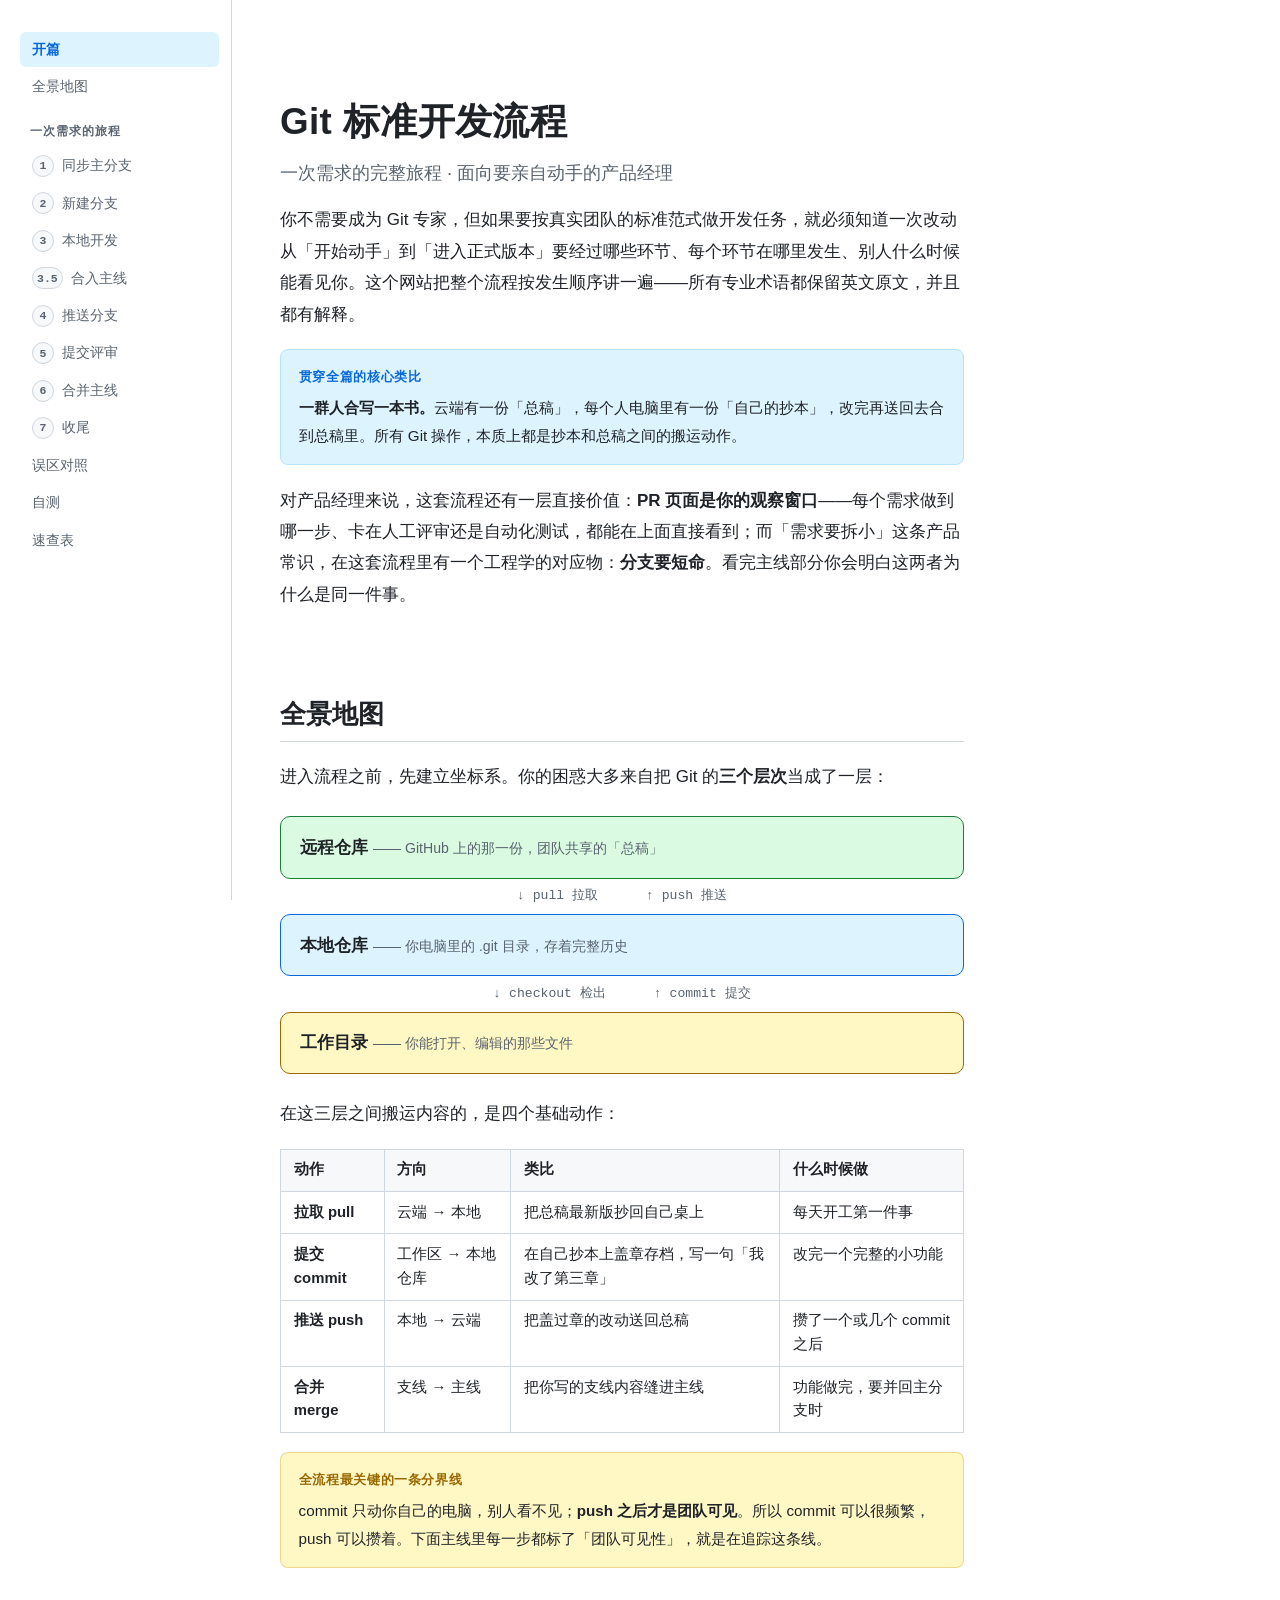
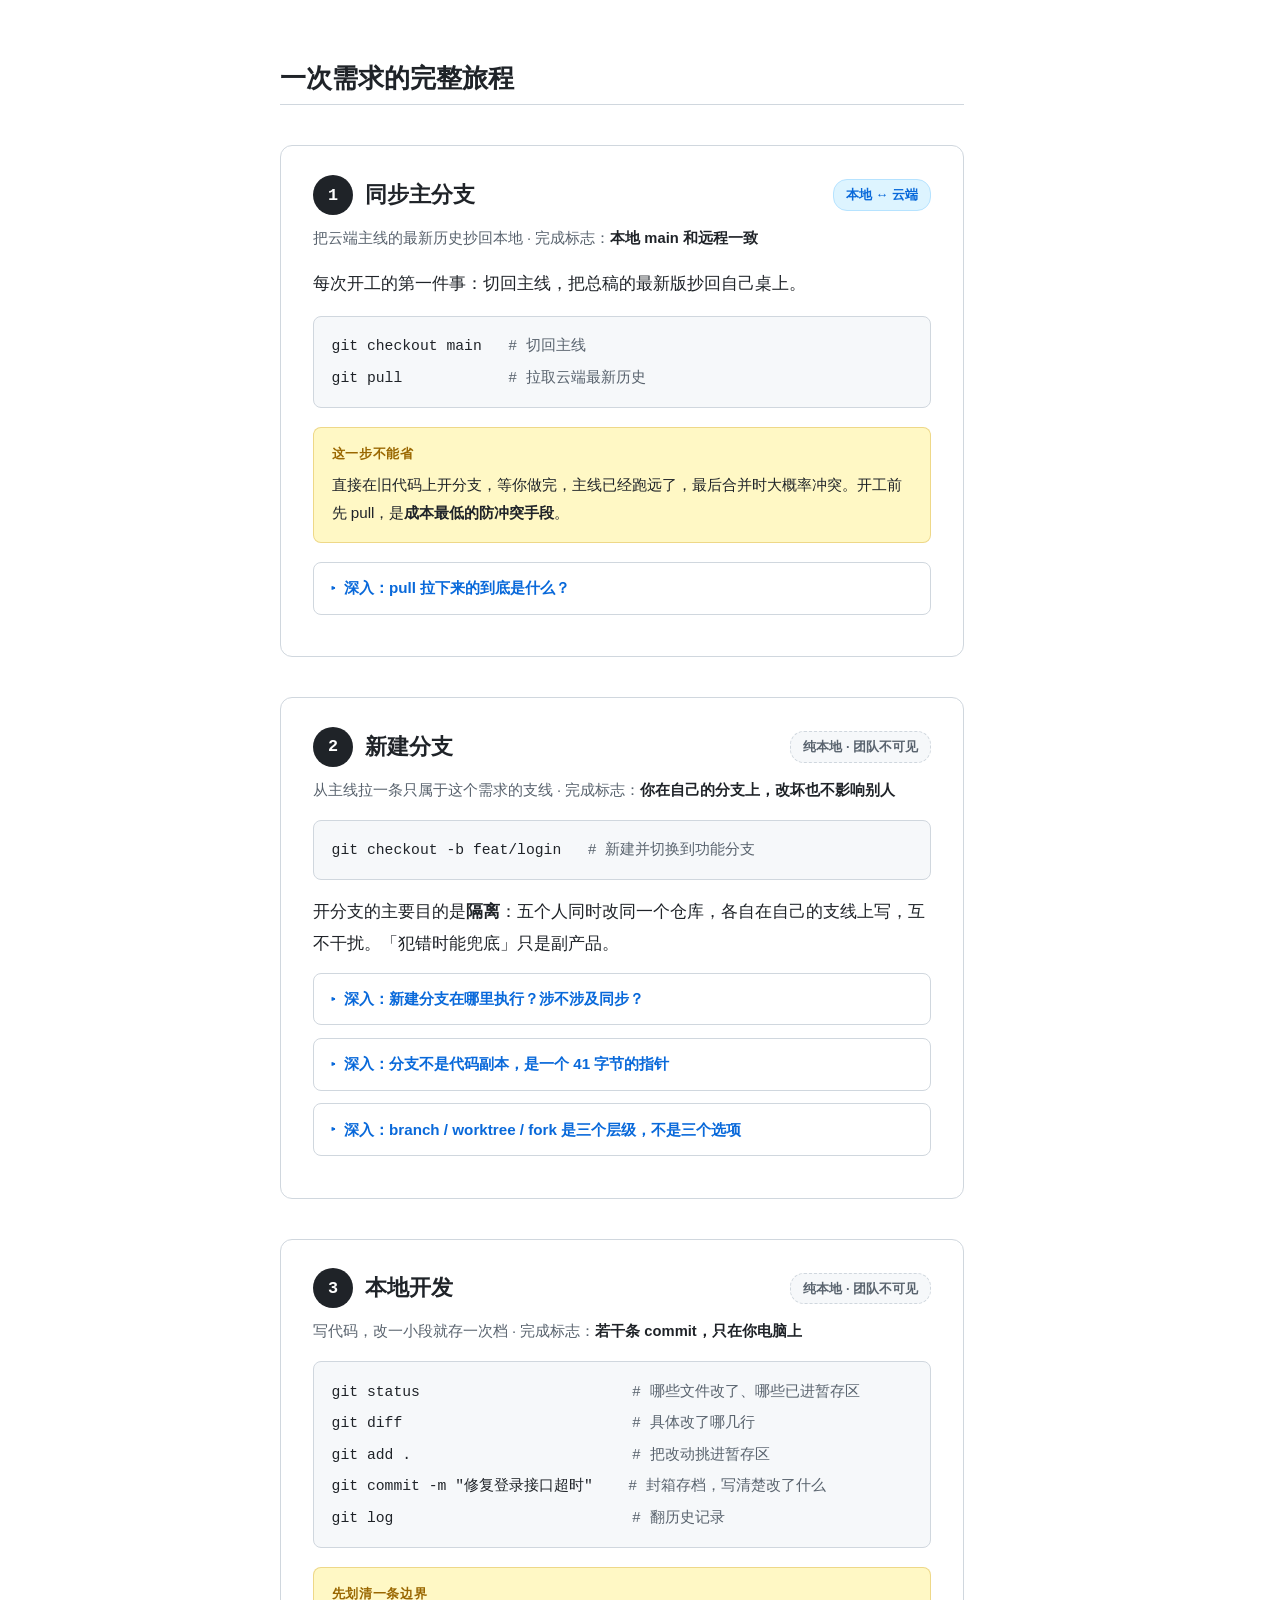
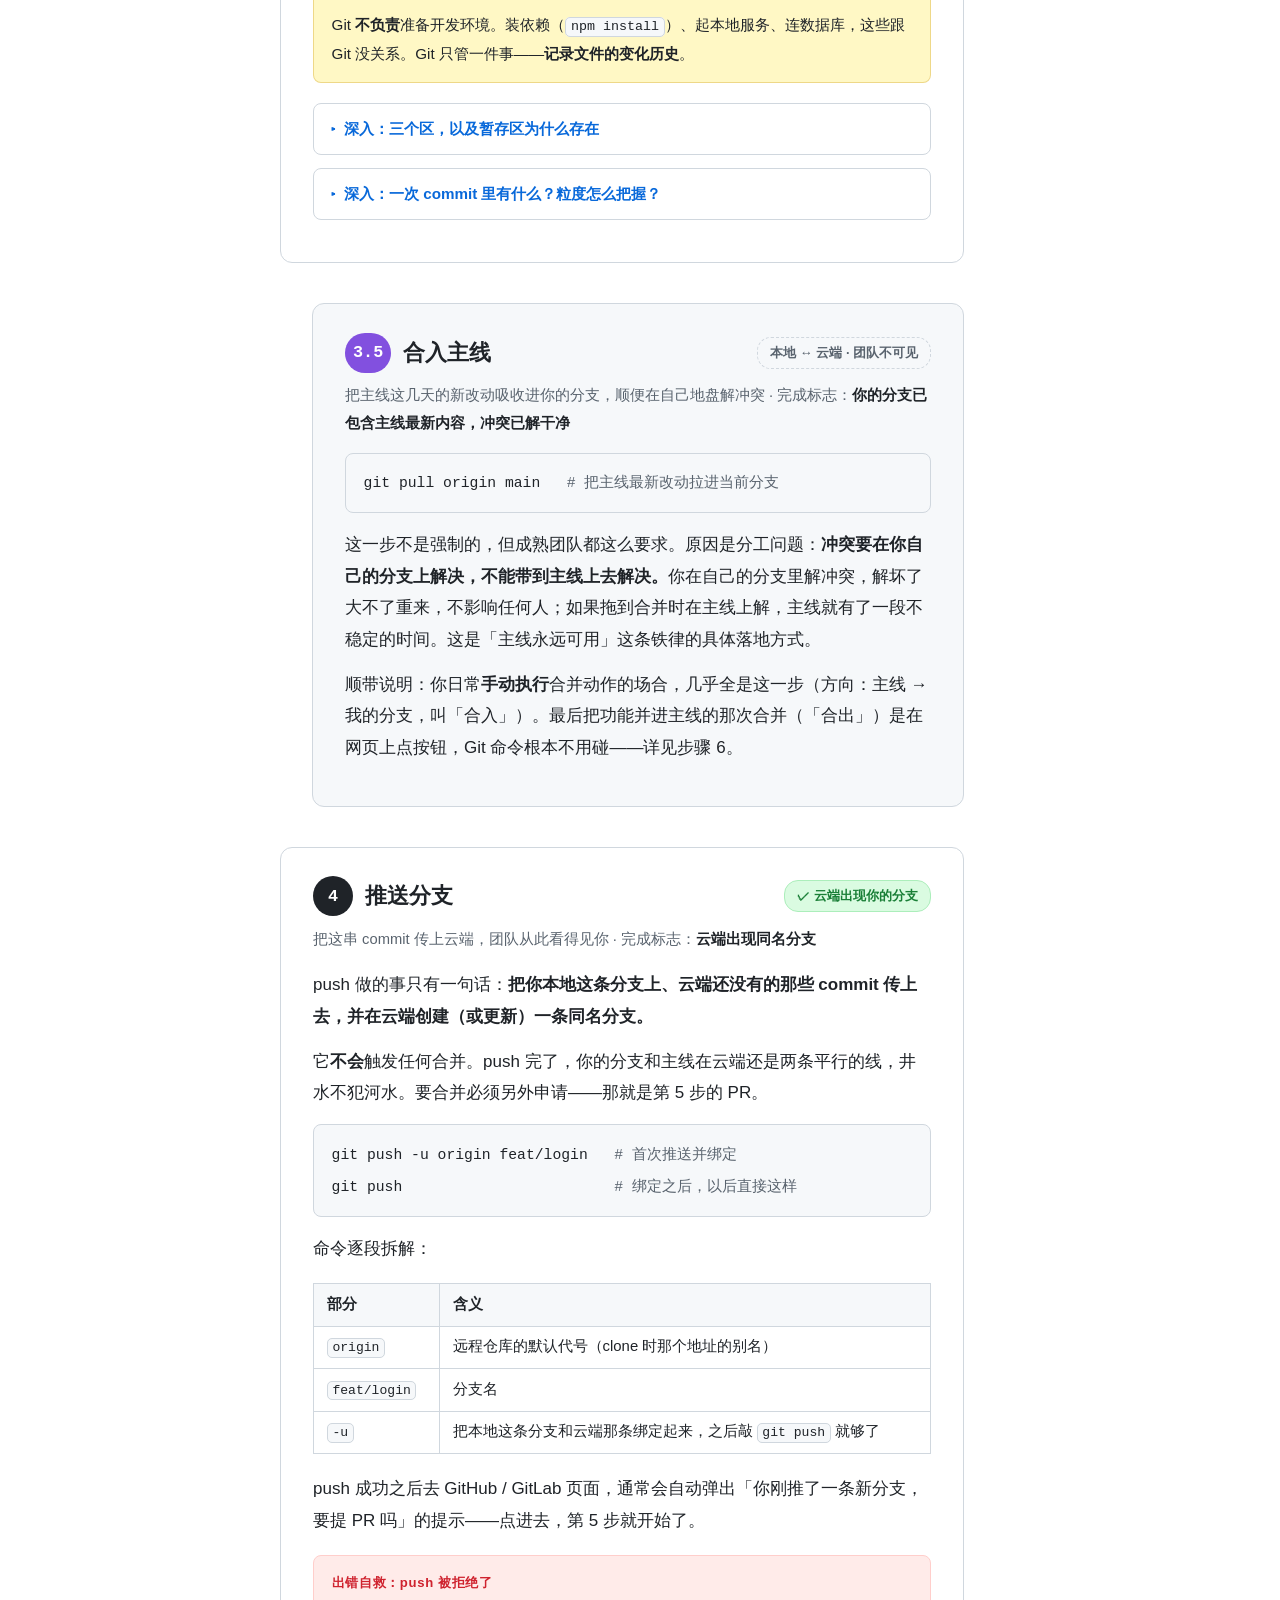
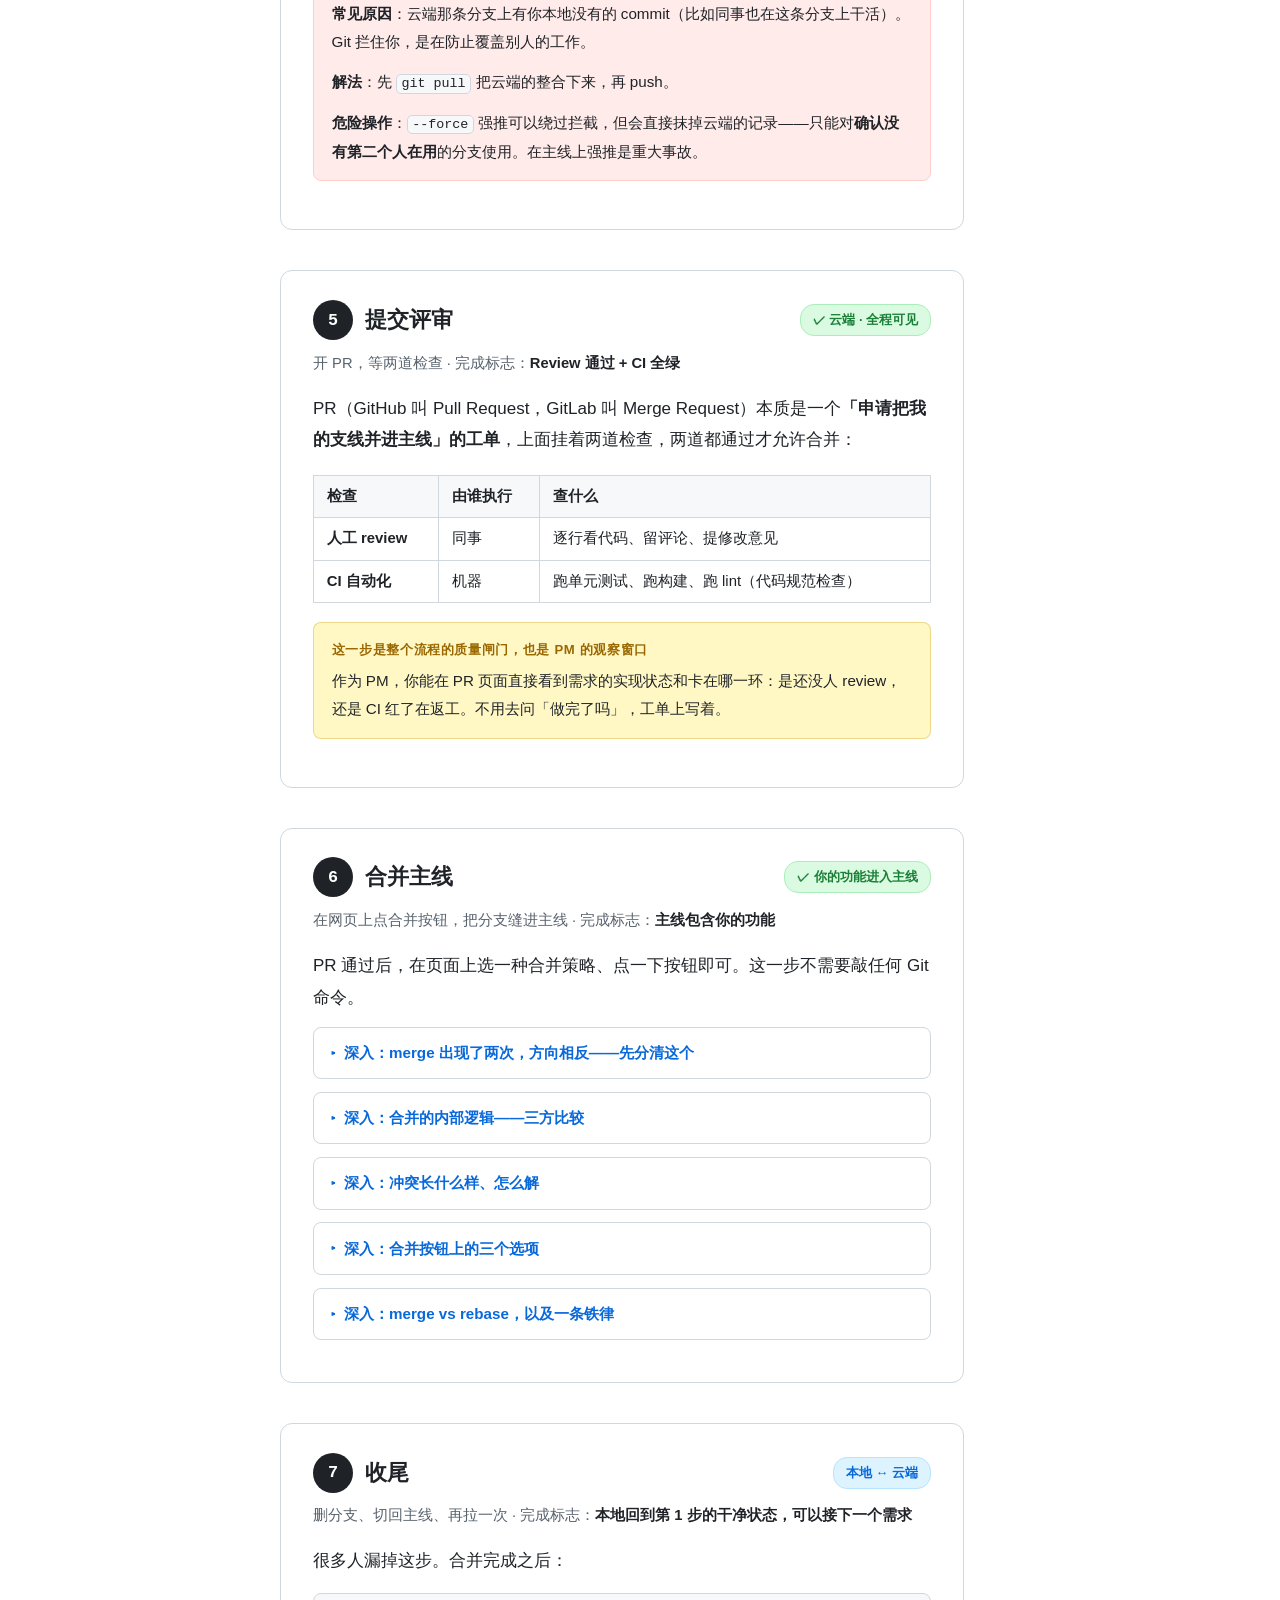
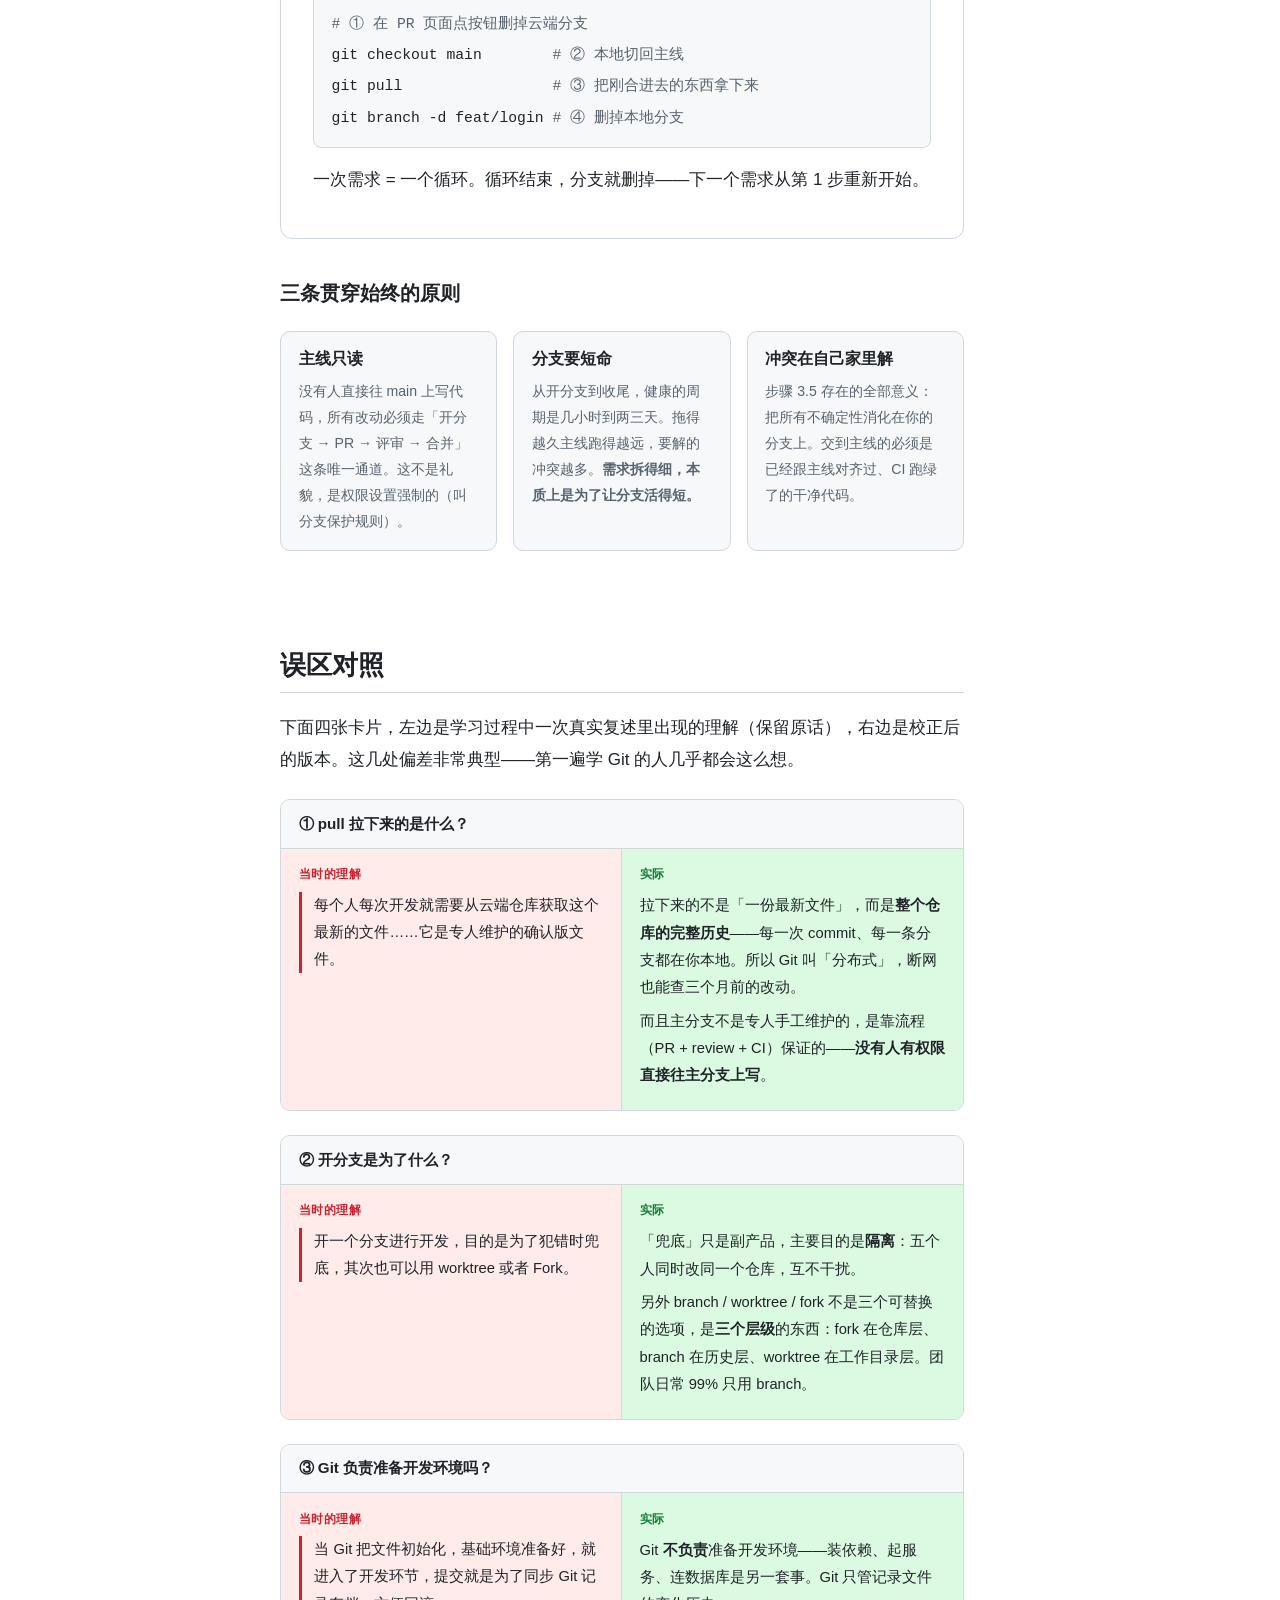
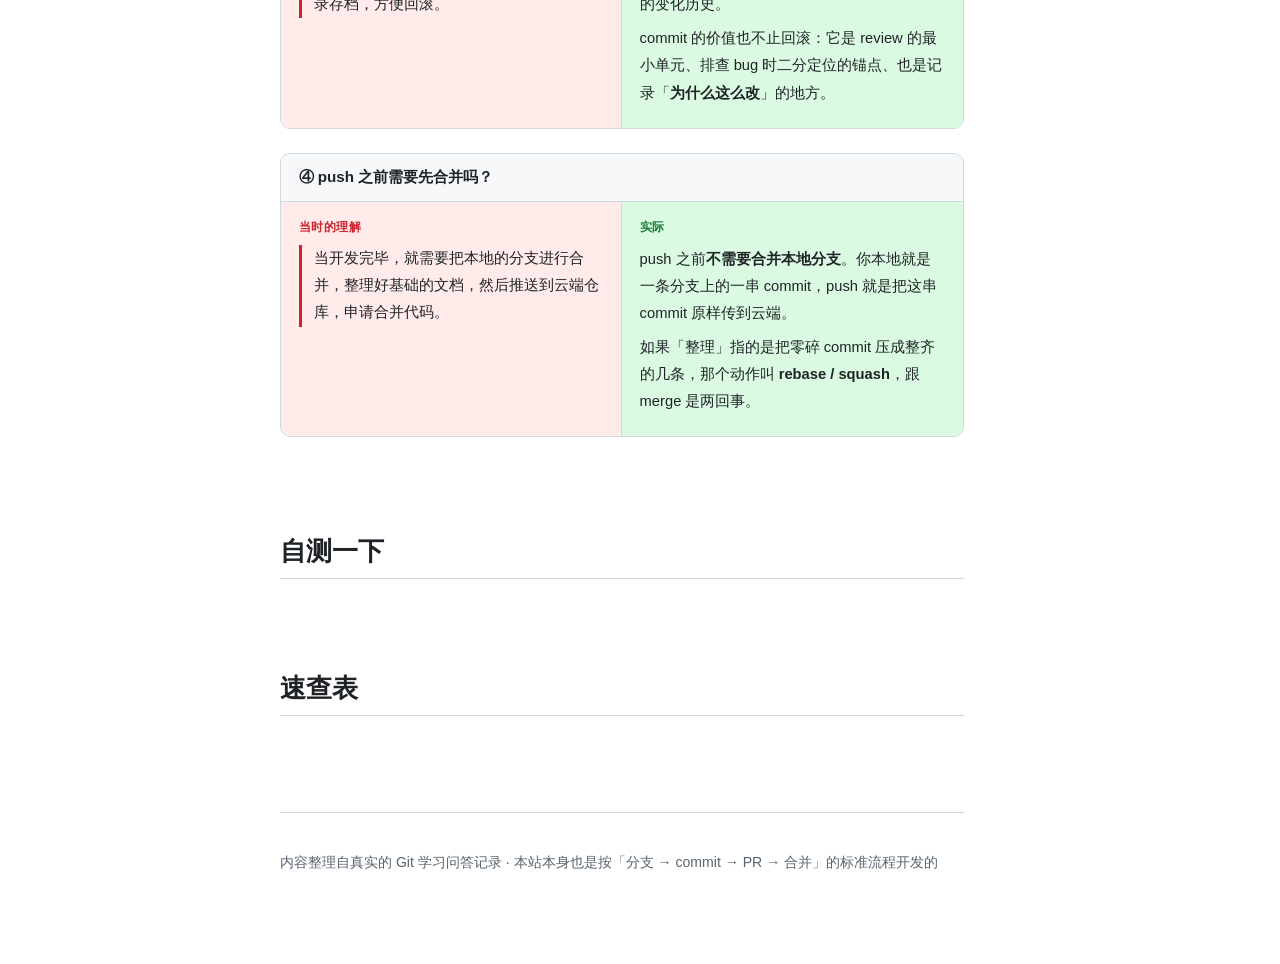
==== commit 6bfd6dbc: "填充误区对照卡：四处真实复述原话与校正版本双栏对照 Co-Authored-By: Claude Fable 5 <noreply@anthropic.com>" ====
--- a/index.html
+++ b/index.html
@@ -427,6 +427,68 @@
     <!-- 误区对照卡：常见的理解 vs 实际 -->
     <section id="misconceptions" class="section">
       <h2>误区对照</h2>
+
+      <p>下面四张卡片，左边是学习过程中一次真实复述里出现的理解（保留原话），右边是校正后的版本。这几处偏差非常典型——第一遍学 Git 的人几乎都会这么想。</p>
+
+      <div class="miscon-card">
+        <div class="miscon-head">① pull 拉下来的是什么？</div>
+        <div class="miscon-grid">
+          <div class="miscon-then">
+            <span class="miscon-label">当时的理解</span>
+            <blockquote>每个人每次开发就需要从云端仓库获取这个最新的文件……它是专人维护的确认版文件。</blockquote>
+          </div>
+          <div class="miscon-fact">
+            <span class="miscon-label">实际</span>
+            <p>拉下来的不是「一份最新文件」，而是<strong>整个仓库的完整历史</strong>——每一次 commit、每一条分支都在你本地。所以 Git 叫「分布式」，断网也能查三个月前的改动。</p>
+            <p>而且主分支不是专人手工维护的，是靠流程（PR + review + CI）保证的——<strong>没有人有权限直接往主分支上写</strong>。</p>
+          </div>
+        </div>
+      </div>
+
+      <div class="miscon-card">
+        <div class="miscon-head">② 开分支是为了什么？</div>
+        <div class="miscon-grid">
+          <div class="miscon-then">
+            <span class="miscon-label">当时的理解</span>
+            <blockquote>开一个分支进行开发，目的是为了犯错时兜底，其次也可以用 worktree 或者 Fork。</blockquote>
+          </div>
+          <div class="miscon-fact">
+            <span class="miscon-label">实际</span>
+            <p>「兜底」只是副产品，主要目的是<strong>隔离</strong>：五个人同时改同一个仓库，互不干扰。</p>
+            <p>另外 branch / worktree / fork 不是三个可替换的选项，是<strong>三个层级</strong>的东西：fork 在仓库层、branch 在历史层、worktree 在工作目录层。团队日常 99% 只用 branch。</p>
+          </div>
+        </div>
+      </div>
+
+      <div class="miscon-card">
+        <div class="miscon-head">③ Git 负责准备开发环境吗？</div>
+        <div class="miscon-grid">
+          <div class="miscon-then">
+            <span class="miscon-label">当时的理解</span>
+            <blockquote>当 Git 把文件初始化，基础环境准备好，就进入了开发环节，提交就是为了同步 Git 记录存档，方便回滚。</blockquote>
+          </div>
+          <div class="miscon-fact">
+            <span class="miscon-label">实际</span>
+            <p>Git <strong>不负责</strong>准备开发环境——装依赖、起服务、连数据库是另一套事。Git 只管记录文件的变化历史。</p>
+            <p>commit 的价值也不止回滚：它是 review 的最小单元、排查 bug 时二分定位的锚点、也是记录「<strong>为什么这么改</strong>」的地方。</p>
+          </div>
+        </div>
+      </div>
+
+      <div class="miscon-card">
+        <div class="miscon-head">④ push 之前需要先合并吗？</div>
+        <div class="miscon-grid">
+          <div class="miscon-then">
+            <span class="miscon-label">当时的理解</span>
+            <blockquote>当开发完毕，就需要把本地的分支进行合并，整理好基础的文档，然后推送到云端仓库，申请合并代码。</blockquote>
+          </div>
+          <div class="miscon-fact">
+            <span class="miscon-label">实际</span>
+            <p>push 之前<strong>不需要合并本地分支</strong>。你本地就是一条分支上的一串 commit，push 就是把这串 commit 原样传到云端。</p>
+            <p>如果「整理」指的是把零碎 commit 压成整齐的几条，那个动作叫 <strong>rebase / squash</strong>，跟 merge 是两回事。</p>
+          </div>
+        </div>
+      </div>
     </section>
 
     <!-- 自测：判断题 -->
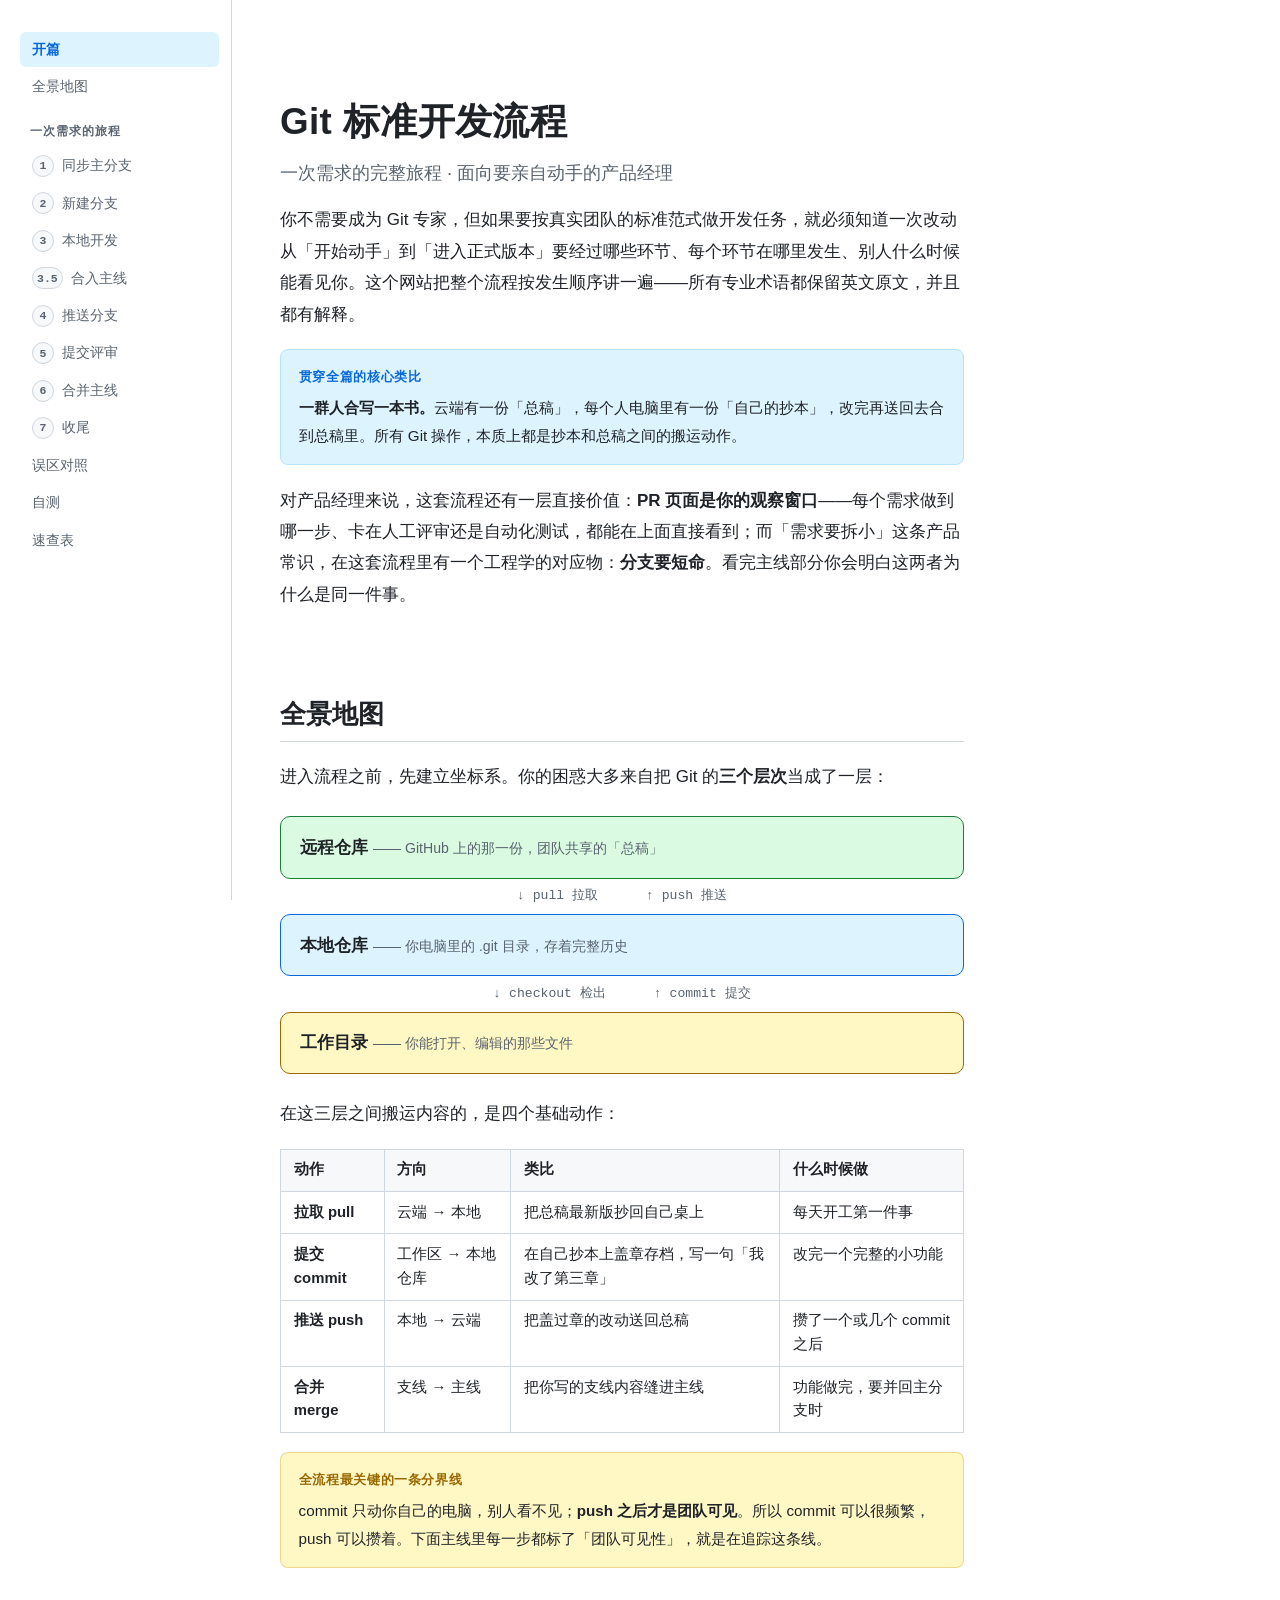
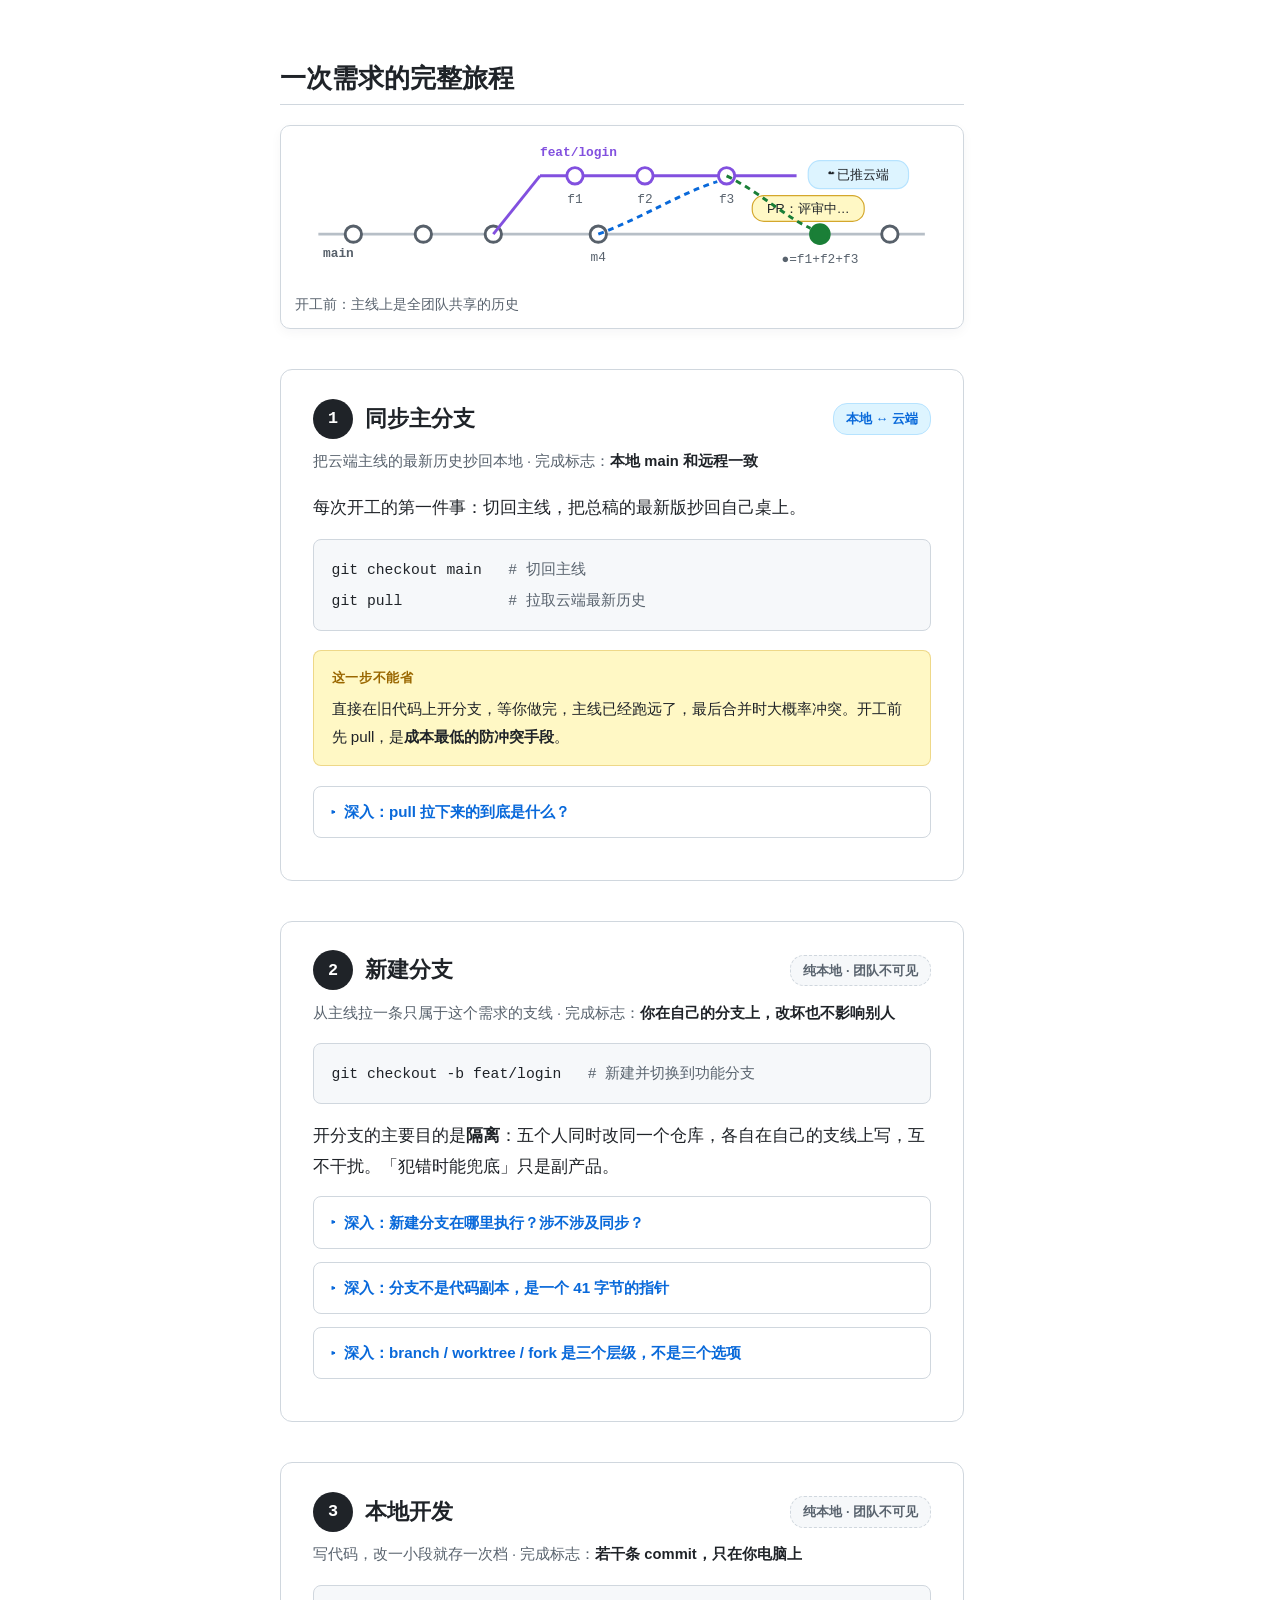
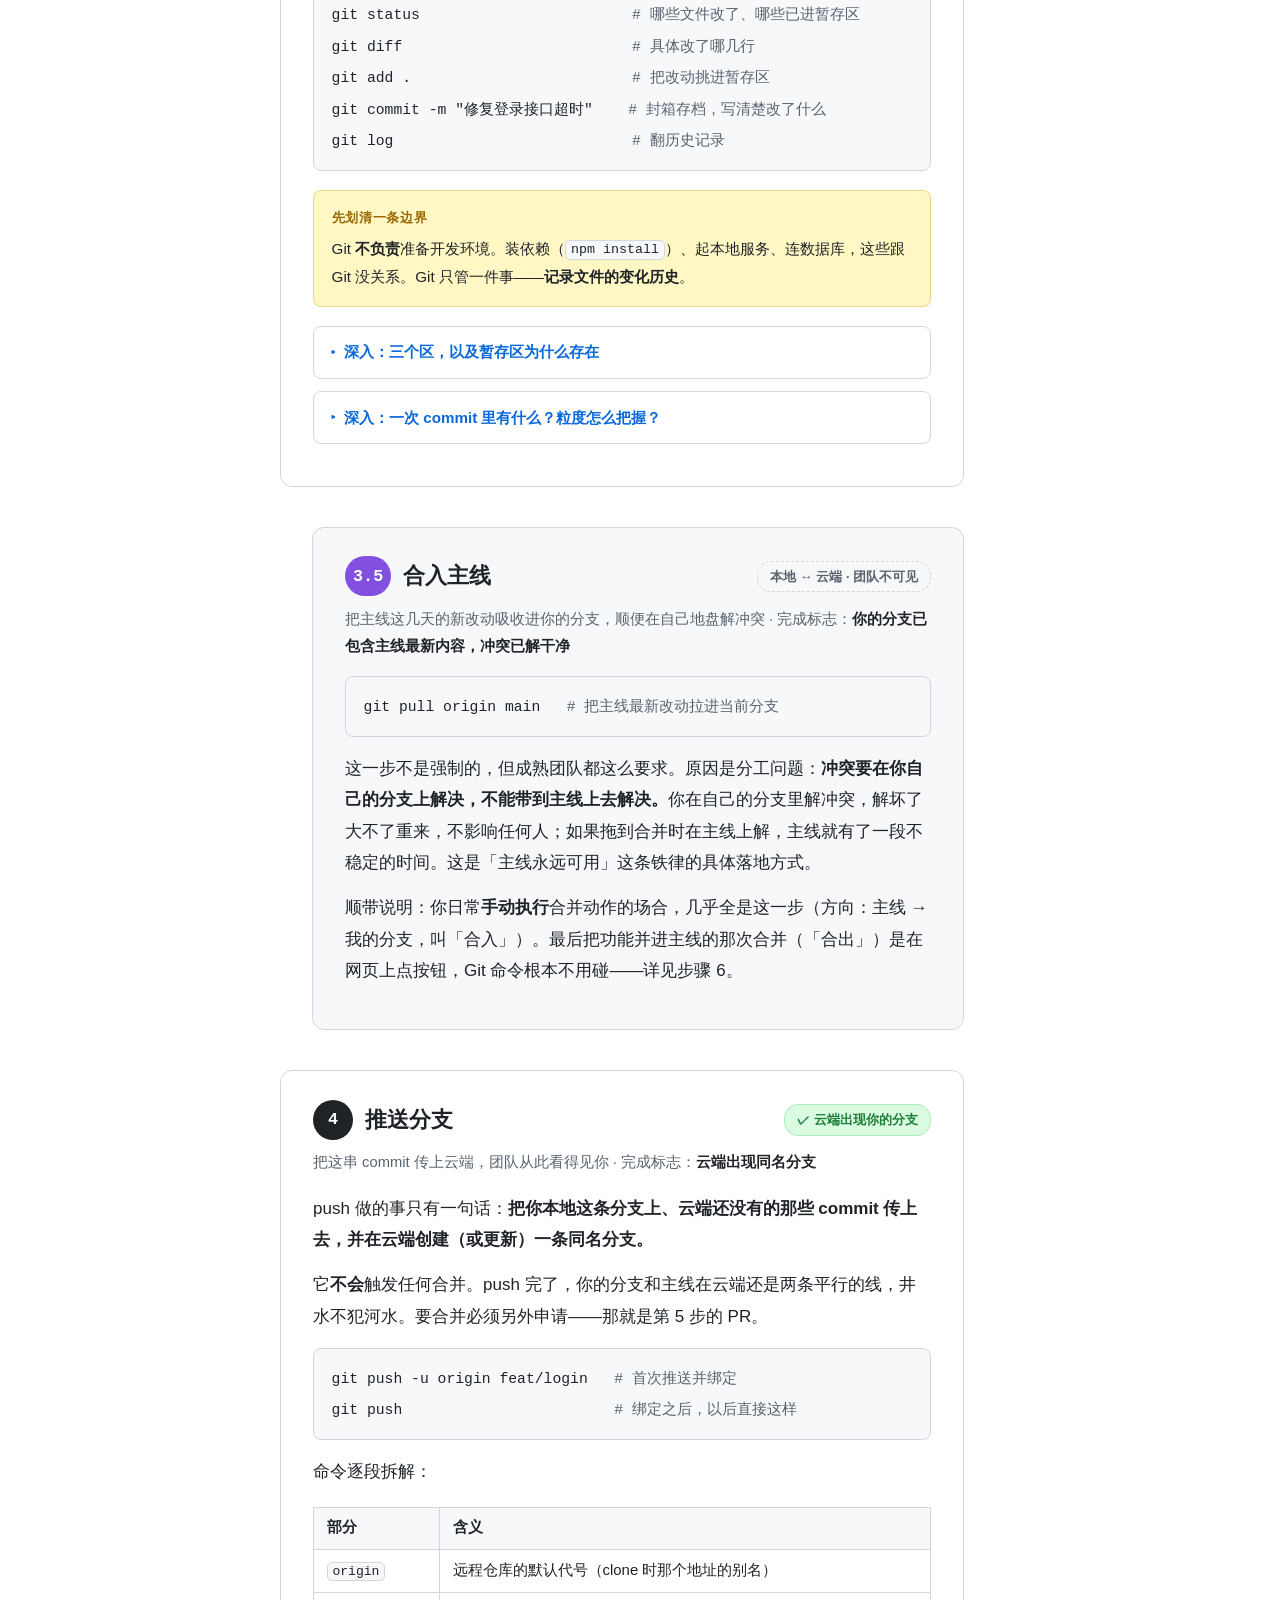
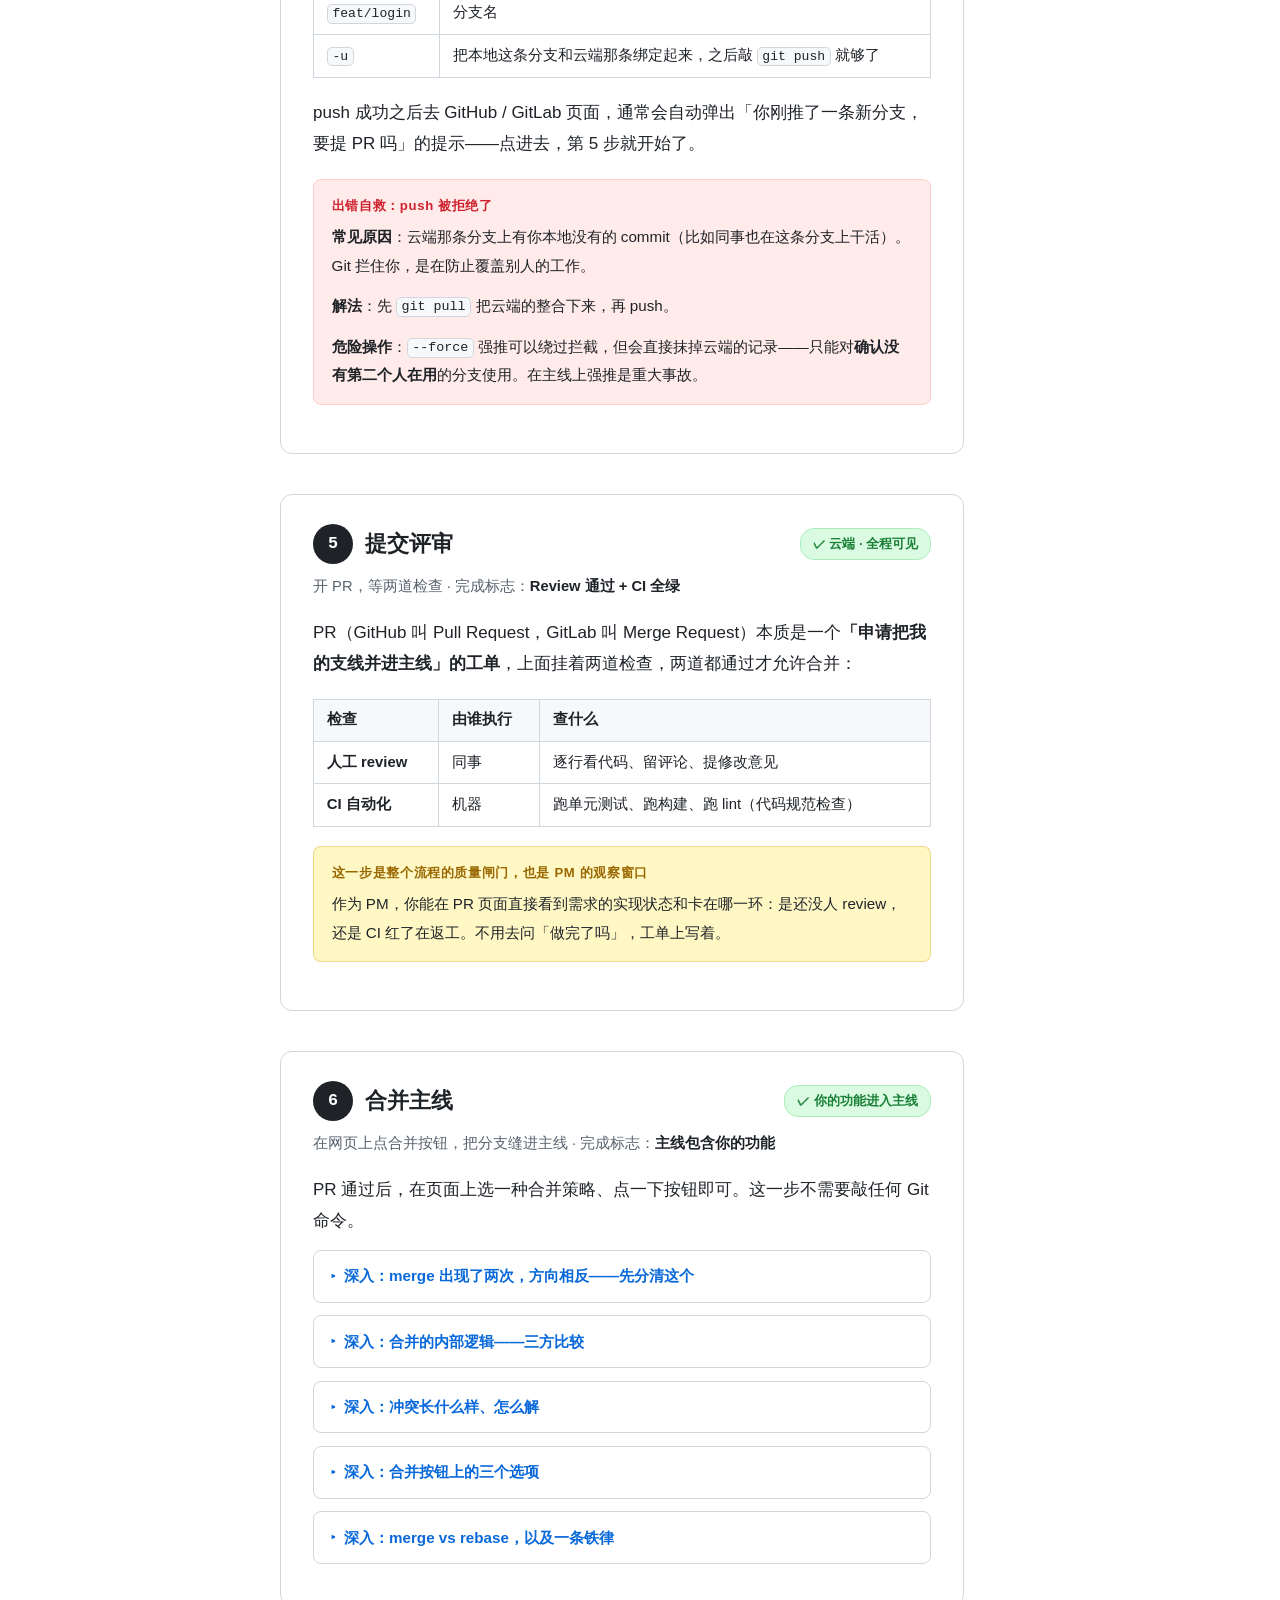
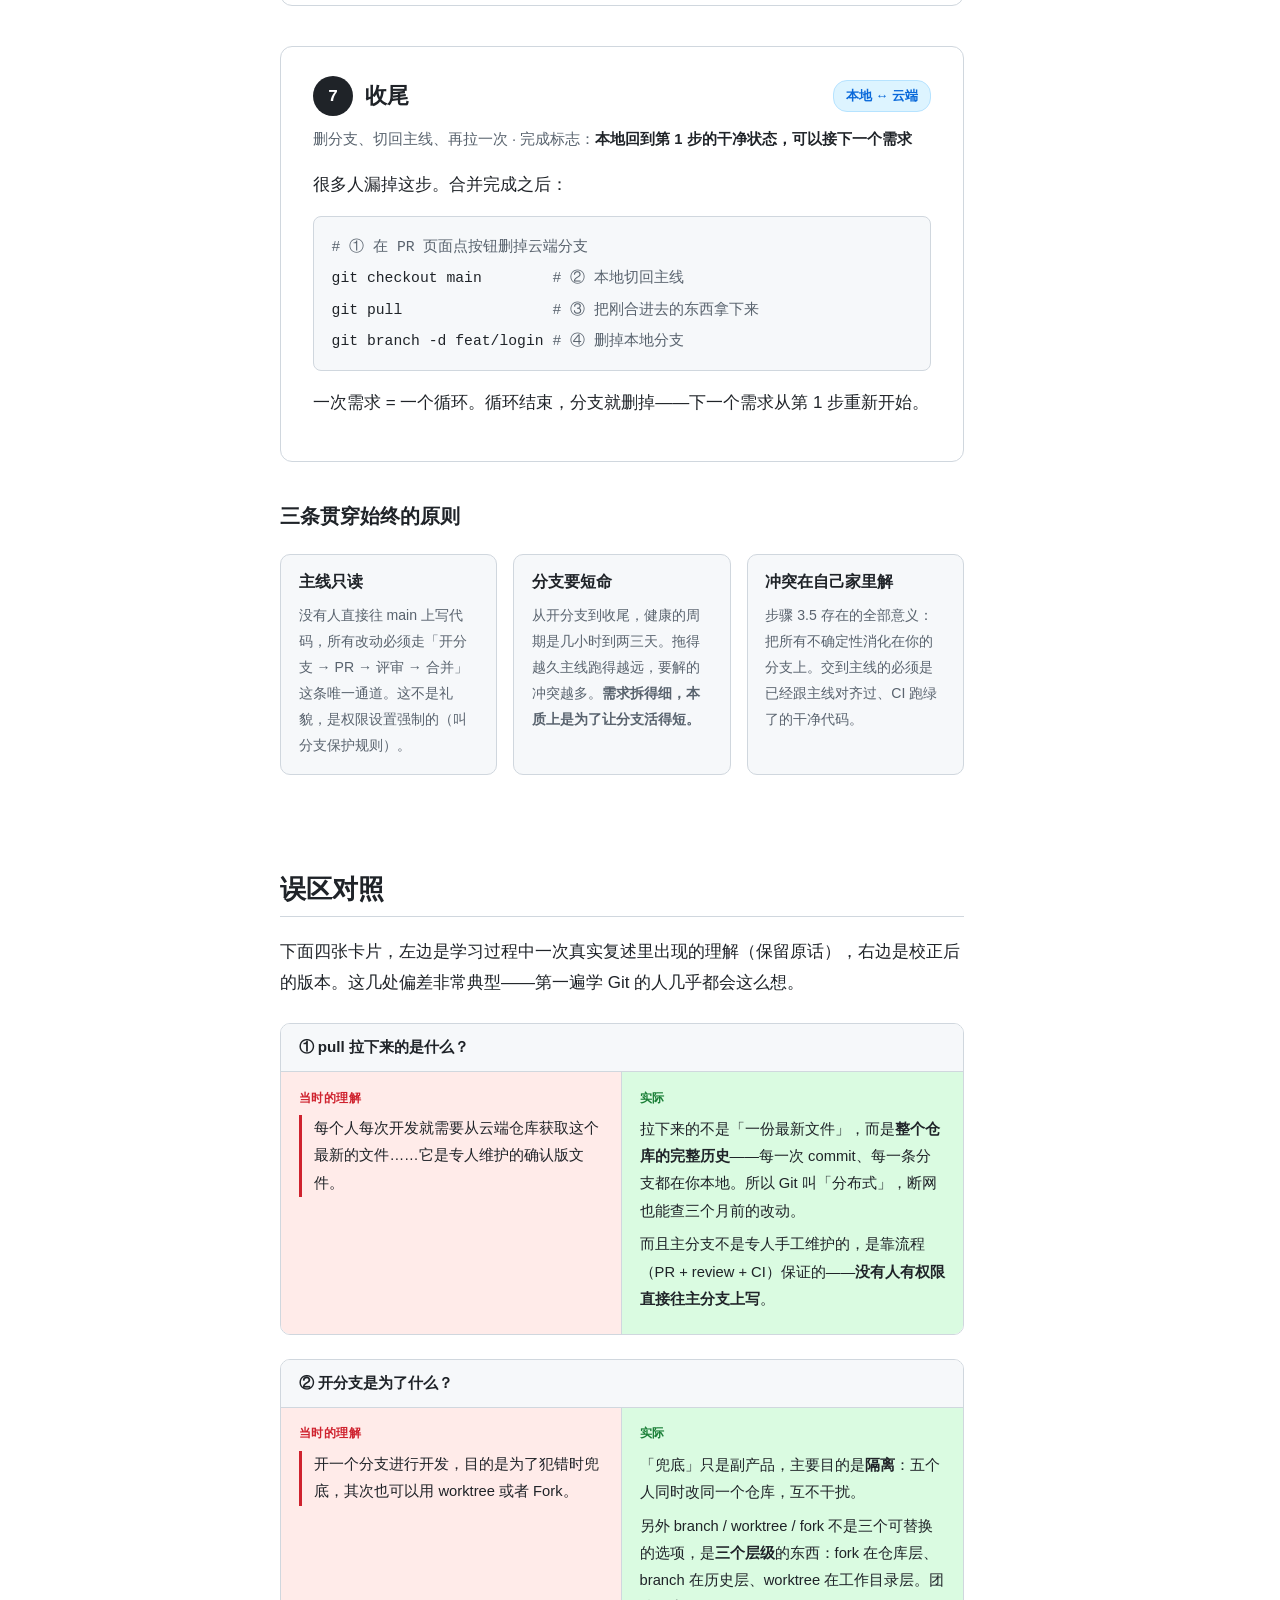
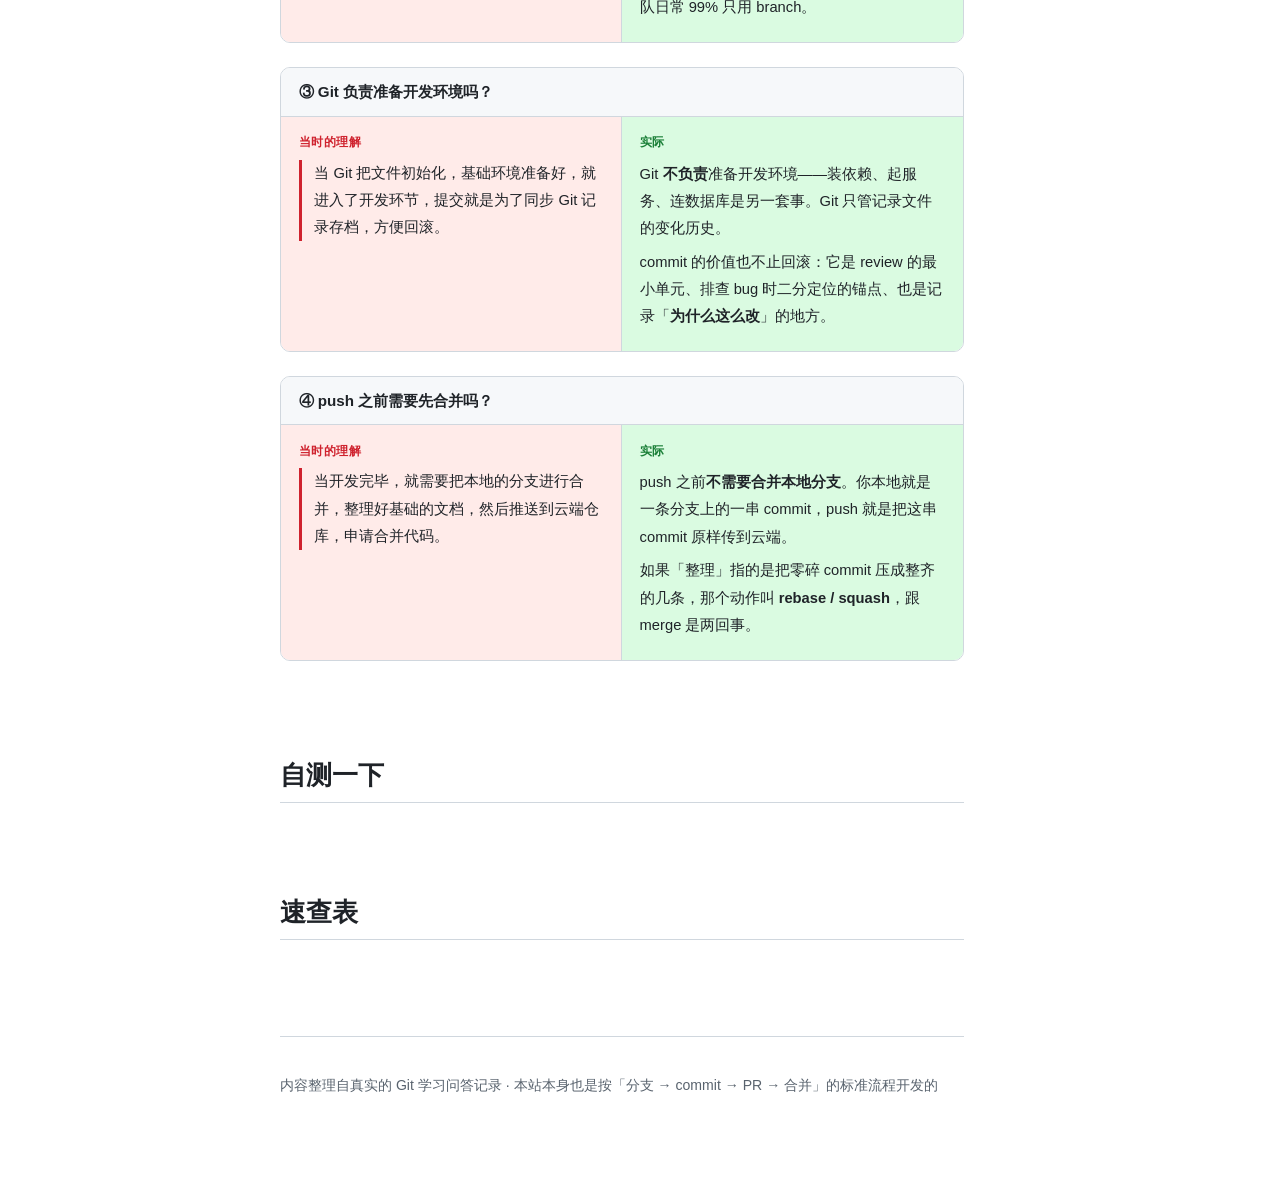
==== commit 7d4e0d55: "新增分支生命周期图：SVG 分支演化随主线滚动逐步呈现 Co-Authored-By: Claude Fable 5 <noreply@anthropic.com>" ====
--- a/index.html
+++ b/index.html
@@ -89,6 +89,63 @@
     <!-- 主线：七步流程，每步一个 step-card -->
     <section id="journey" class="section">
       <h2>一次需求的完整旅程</h2>
+
+      <!-- 分支生命周期图：随滚动逐步演化 -->
+      <div class="lifecycle" id="lifecycle" aria-label="分支生命周期示意图">
+        <svg viewBox="0 0 560 130" xmlns="http://www.w3.org/2000/svg">
+          <!-- 主线 -->
+          <line x1="20" y1="85" x2="540" y2="85" class="lc-line lc-main-line"/>
+          <text x="24" y="105" class="lc-label lc-main-label">main</text>
+          <circle cx="50"  cy="85" r="7" class="lc-commit lc-main"/>
+          <circle cx="110" cy="85" r="7" class="lc-commit lc-main"/>
+          <circle cx="170" cy="85" r="7" class="lc-commit lc-main"/>
+          <!-- 步骤 3.5：主线跑出的新 commit -->
+          <g class="lc-st lc-st-3">
+            <circle cx="260" cy="85" r="7" class="lc-commit lc-main"/>
+            <text x="260" y="108" class="lc-label" text-anchor="middle">m4</text>
+          </g>
+          <!-- 步骤 2：分支指针出现 -->
+          <g class="lc-st lc-st-1">
+            <path d="M 170 85 L 210 35" class="lc-line lc-branch-line"/>
+            <line x1="210" y1="35" x2="430" y2="35" class="lc-line lc-branch-line"/>
+            <text x="210" y="18" class="lc-label lc-branch-label">feat/login</text>
+          </g>
+          <!-- 步骤 3：分支上的 commit -->
+          <g class="lc-st lc-st-2">
+            <circle cx="240" cy="35" r="7" class="lc-commit lc-feat"/>
+            <circle cx="300" cy="35" r="7" class="lc-commit lc-feat"/>
+            <text x="240" y="58" class="lc-label" text-anchor="middle">f1</text>
+            <text x="300" y="58" class="lc-label" text-anchor="middle">f2</text>
+          </g>
+          <!-- 步骤 3.5：合入主线 -->
+          <g class="lc-st lc-st-3">
+            <path d="M 260 85 C 300 70, 330 50, 362 40" class="lc-line lc-merge-in"/>
+            <circle cx="370" cy="35" r="7" class="lc-commit lc-feat"/>
+            <text x="370" y="58" class="lc-label" text-anchor="middle">f3</text>
+          </g>
+          <!-- 步骤 4：推送云端 -->
+          <g class="lc-st lc-st-4">
+            <rect x="440" y="22" rx="10" width="86" height="24" class="lc-tag lc-tag-push"/>
+            <text x="483" y="38" class="lc-tag-text" text-anchor="middle">☁ 已推云端</text>
+          </g>
+          <!-- 步骤 5：PR 挂起 -->
+          <g class="lc-st lc-st-5">
+            <rect x="392" y="52" rx="10" width="96" height="22" class="lc-tag lc-tag-pr"/>
+            <text x="440" y="67" class="lc-tag-text" text-anchor="middle">PR：评审中…</text>
+          </g>
+          <!-- 步骤 6：Squash 合并进主线 -->
+          <g class="lc-st lc-st-6">
+            <path d="M 370 35 C 400 50, 420 70, 442 80" class="lc-line lc-merge-out"/>
+            <circle cx="450" cy="85" r="8" class="lc-commit lc-squash"/>
+            <text x="450" y="110" class="lc-label" text-anchor="middle">●=f1+f2+f3</text>
+          </g>
+          <!-- 步骤 7：主线继续 -->
+          <g class="lc-st lc-st-7">
+            <circle cx="510" cy="85" r="7" class="lc-commit lc-main"/>
+          </g>
+        </svg>
+        <p class="lc-caption" id="lc-caption">开工前：主线上是全团队共享的历史</p>
+      </div>
       <article id="step-1" class="step-card">
         <div class="step-head">
           <span class="step-num">1</span>
--- a/assets/styles.css
+++ b/assets/styles.css
@@ -365,6 +365,51 @@
 .layer-arrows .up::before { content: "↑ "; }
 .layer-arrows .down::before { content: "↓ "; }
 
+/* ---------- 分支生命周期图（随滚动演化） ---------- */
+.lifecycle {
+  position: sticky;
+  top: 0;
+  z-index: 20;
+  background: var(--bg);
+  border: 1px solid var(--border);
+  border-radius: 10px;
+  padding: .6rem .9rem .1rem;
+  margin: 1rem 0 2.5rem;
+  box-shadow: 0 4px 12px rgba(31, 35, 40, .04);
+}
+
+.lifecycle svg { width: 100%; height: auto; display: block; }
+
+.lc-line { stroke-width: 2.5; fill: none; }
+.lc-main-line { stroke: #b7bfc7; }
+.lc-branch-line { stroke: var(--purple); }
+.lc-merge-in { stroke: var(--accent); stroke-dasharray: 5 4; }
+.lc-merge-out { stroke: var(--green); stroke-dasharray: 5 4; }
+
+.lc-commit { stroke-width: 2.5; }
+.lc-main { fill: #fff; stroke: #57606a; }
+.lc-feat { fill: #fff; stroke: var(--purple); }
+.lc-squash { fill: var(--green); stroke: var(--green); }
+
+.lc-label { font-size: 11px; fill: var(--ink-secondary); font-family: var(--mono); }
+.lc-branch-label { fill: var(--purple); font-weight: 650; }
+.lc-main-label { fill: #57606a; font-weight: 650; }
+
+.lc-tag { fill: var(--accent-soft); stroke: #b6e3ff; }
+.lc-tag-pr { fill: var(--orange-soft); stroke: #d4a72c; }
+.lc-tag-text { font-size: 11px; fill: var(--ink); }
+
+.lc-st { opacity: 0; transition: opacity .45s ease; }
+.lc-st.on { opacity: 1; }
+.lc-st.dim { opacity: .22; }
+
+.lc-caption {
+  margin: .35rem 0 .55rem;
+  font-size: .85rem;
+  color: var(--ink-secondary);
+  min-height: 1.6em;
+}
+
 /* ---------- 误区对照卡 ---------- */
 .miscon-card {
   margin: 1.5rem 0;
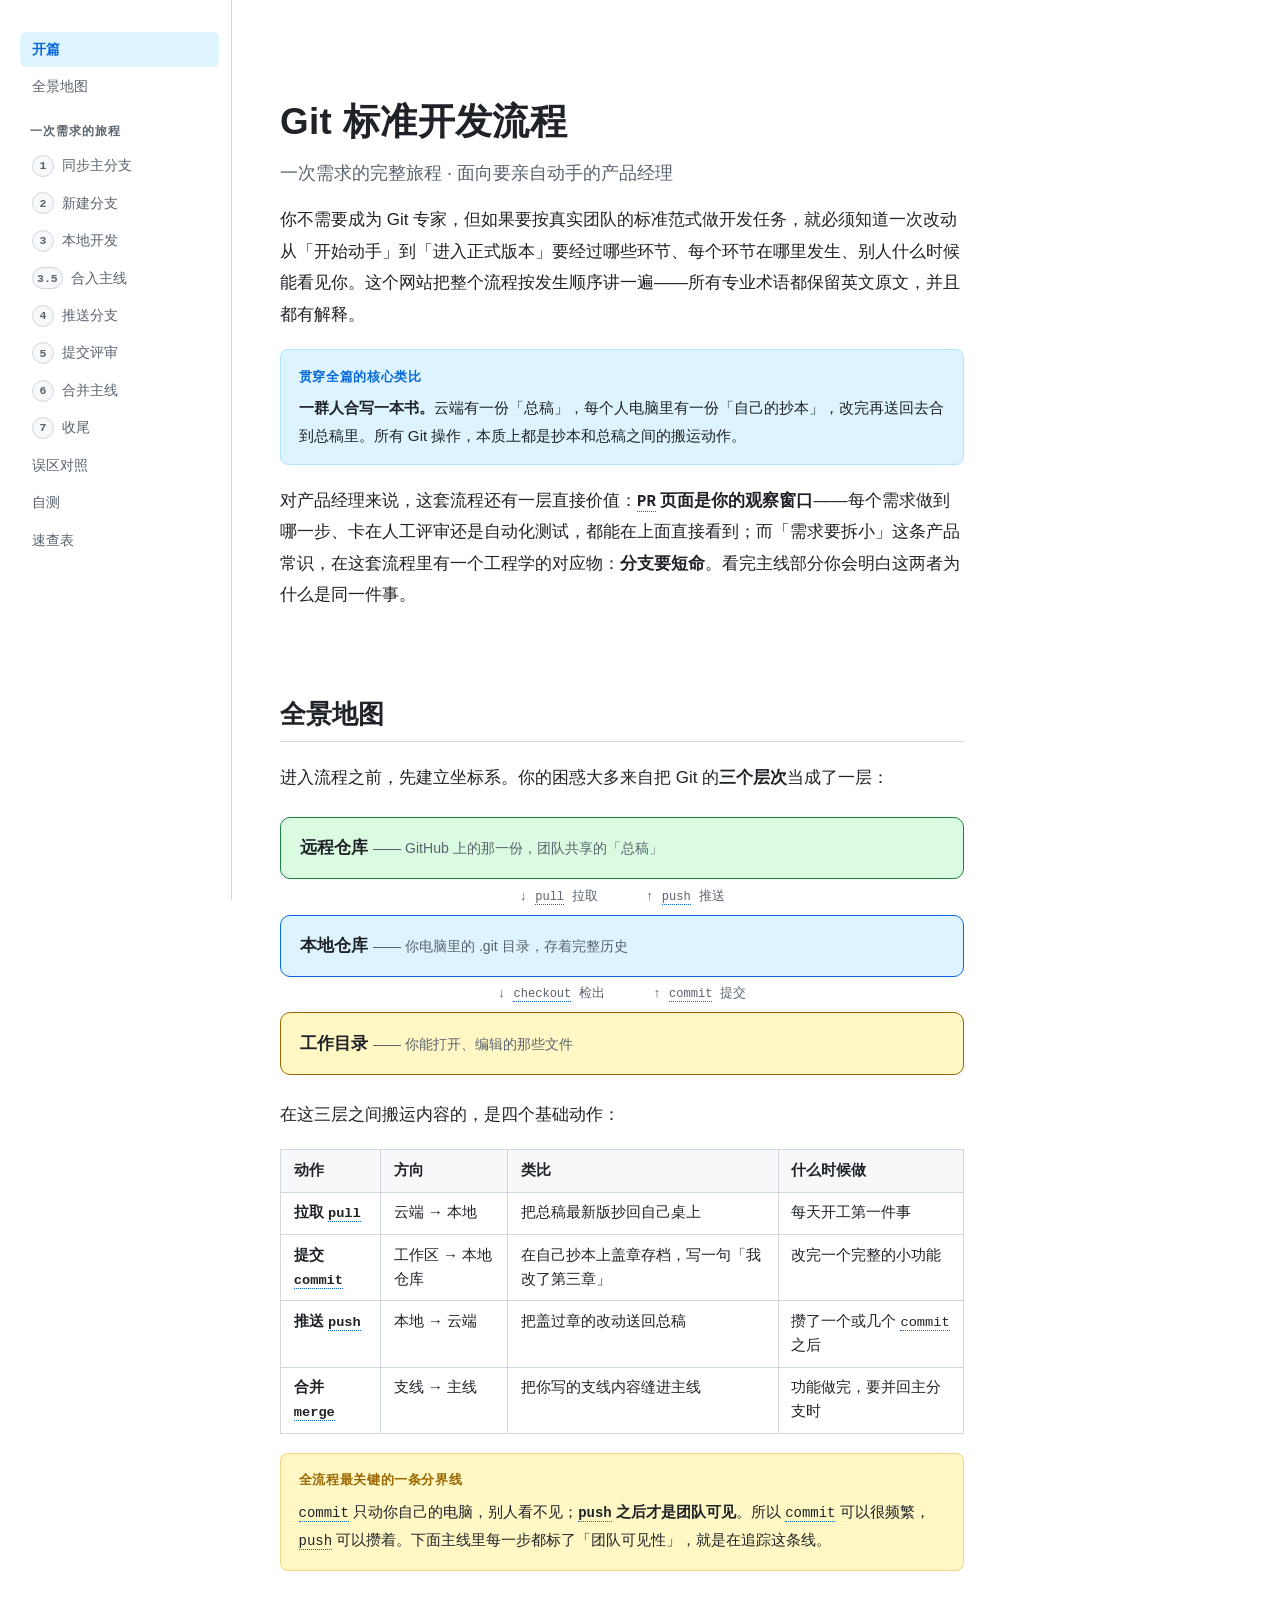
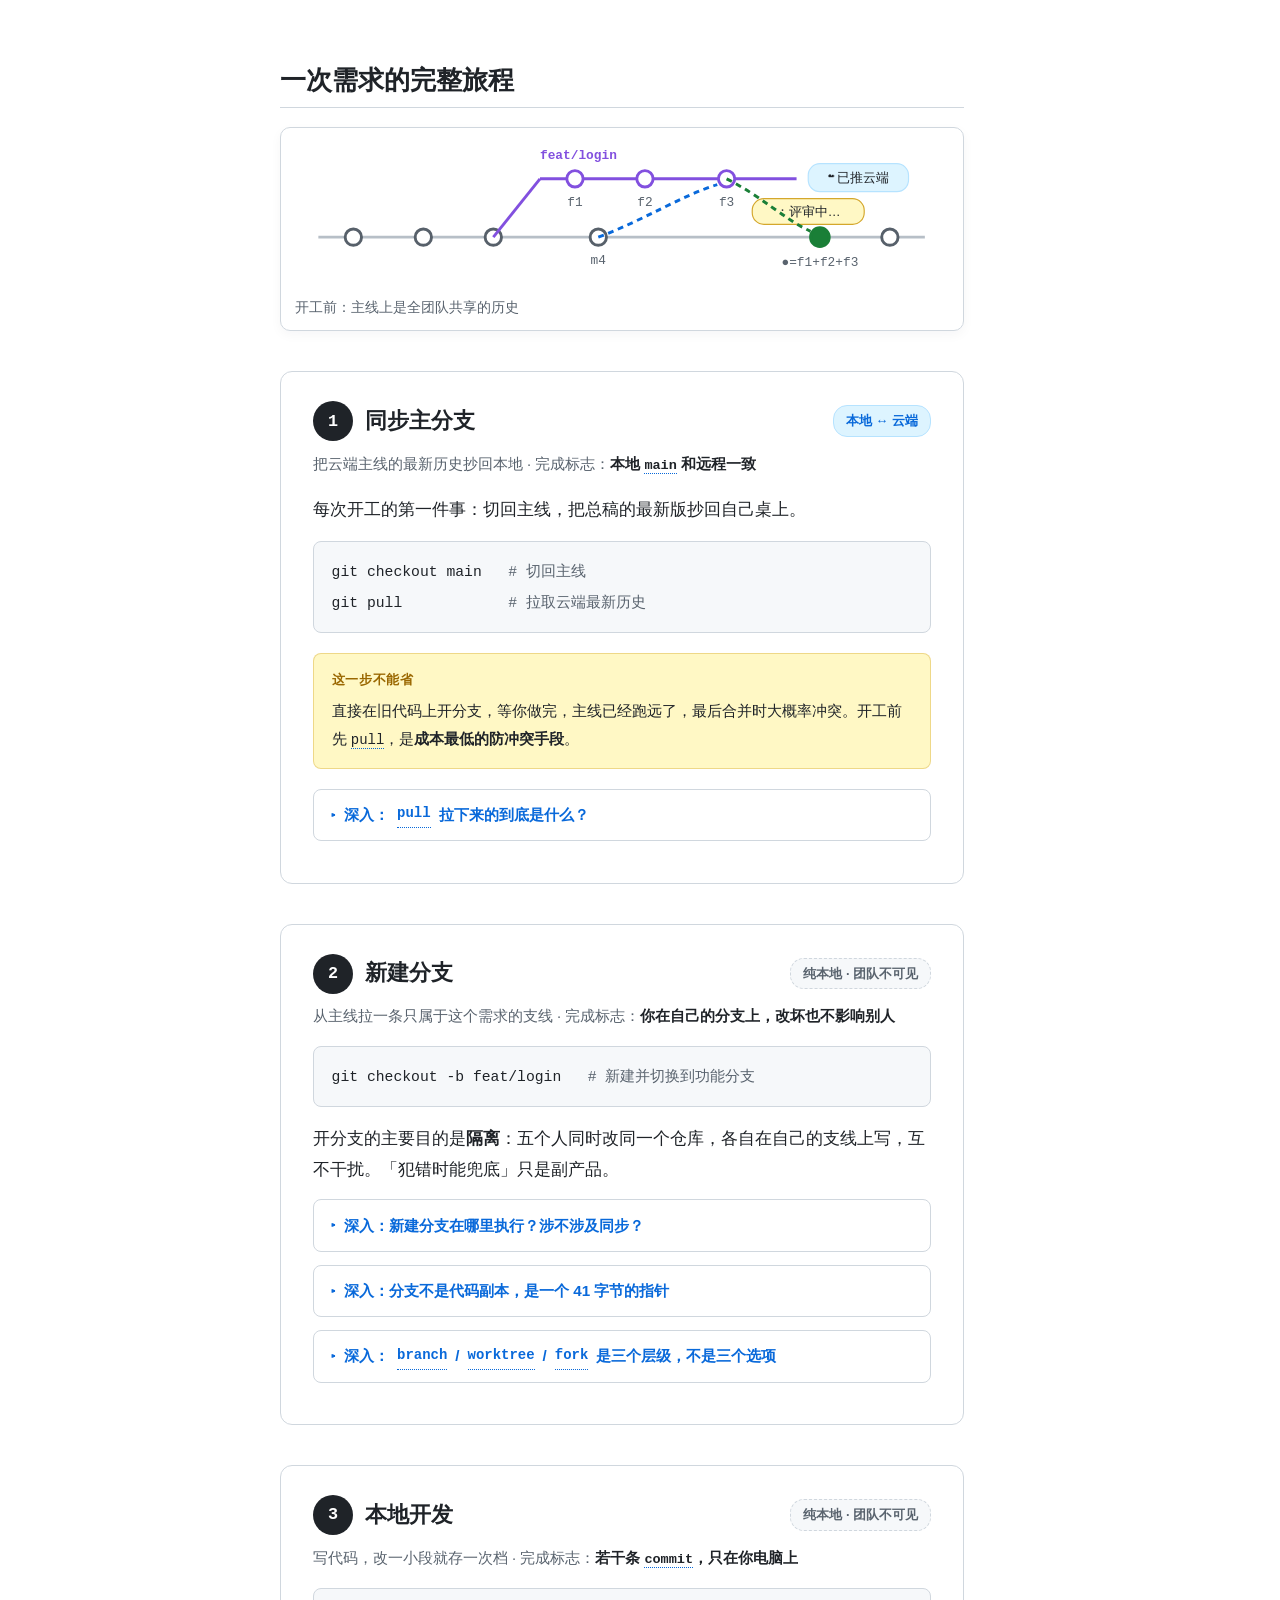
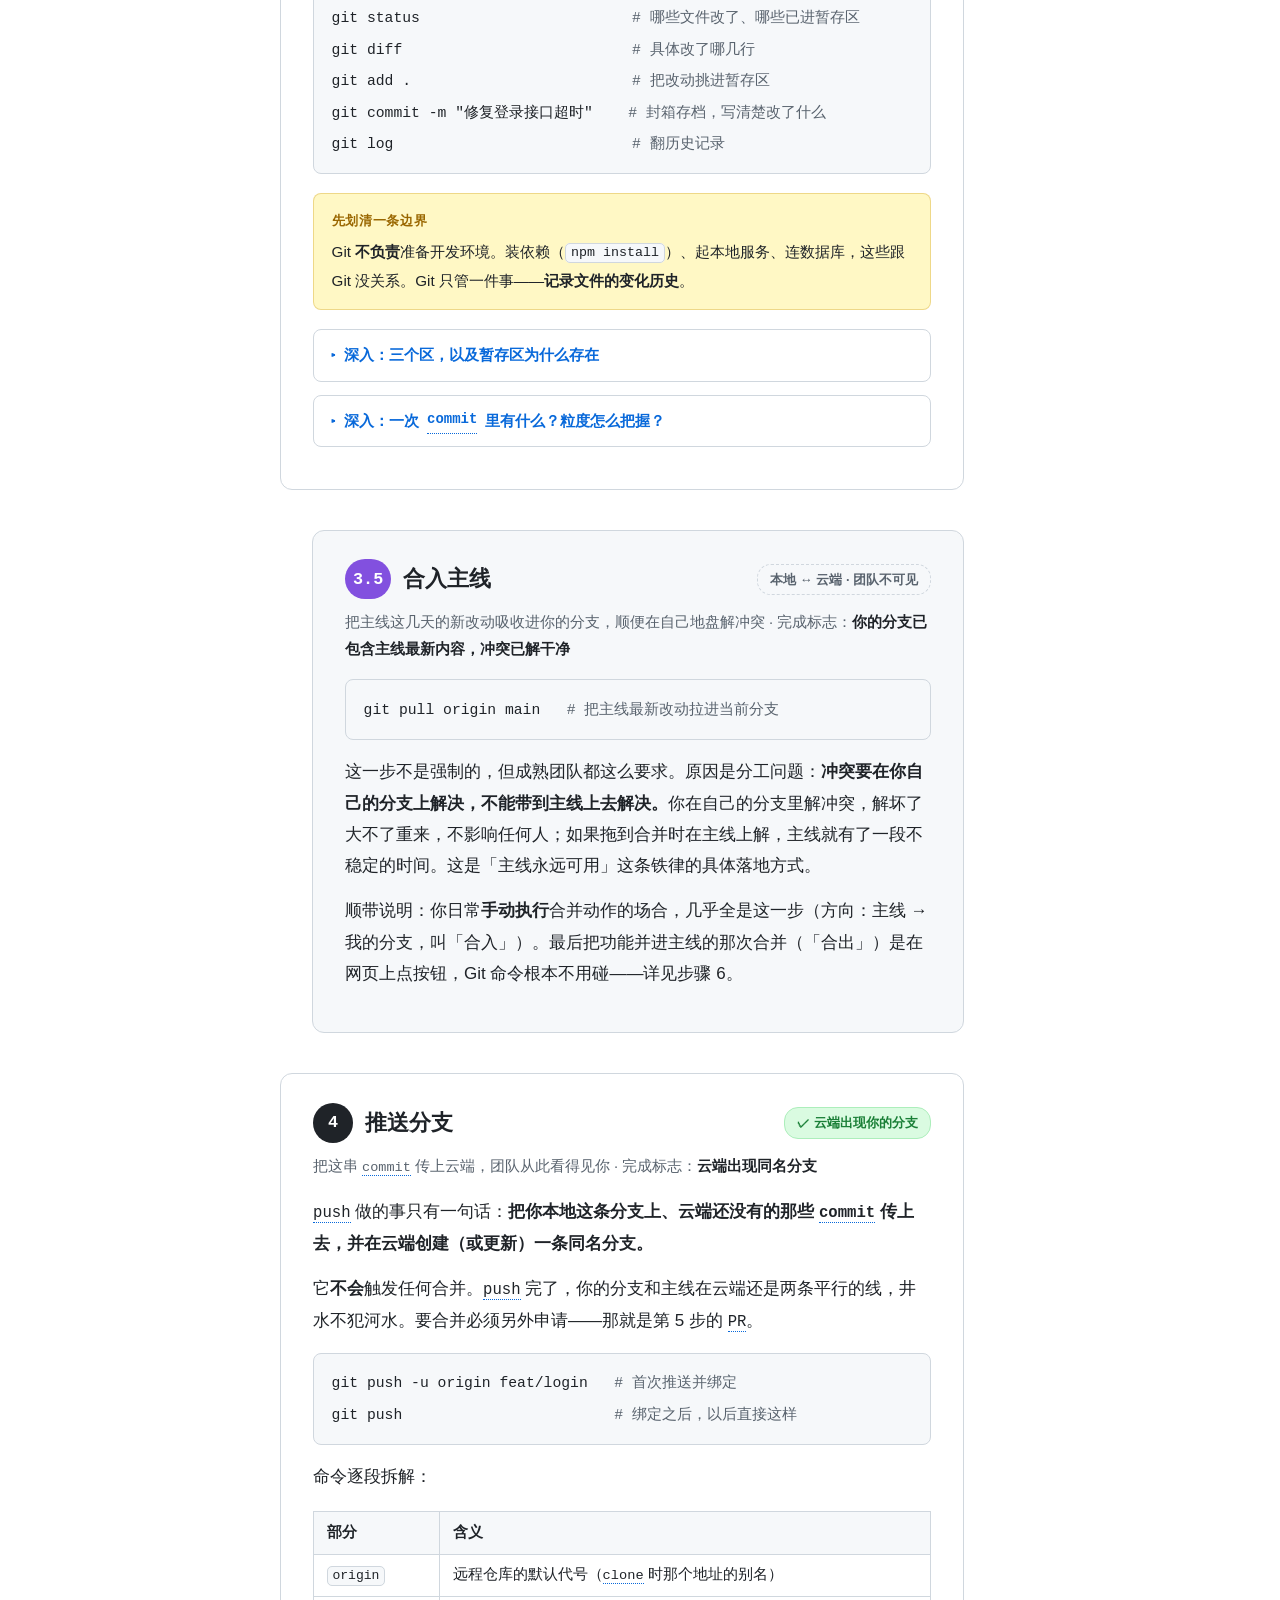
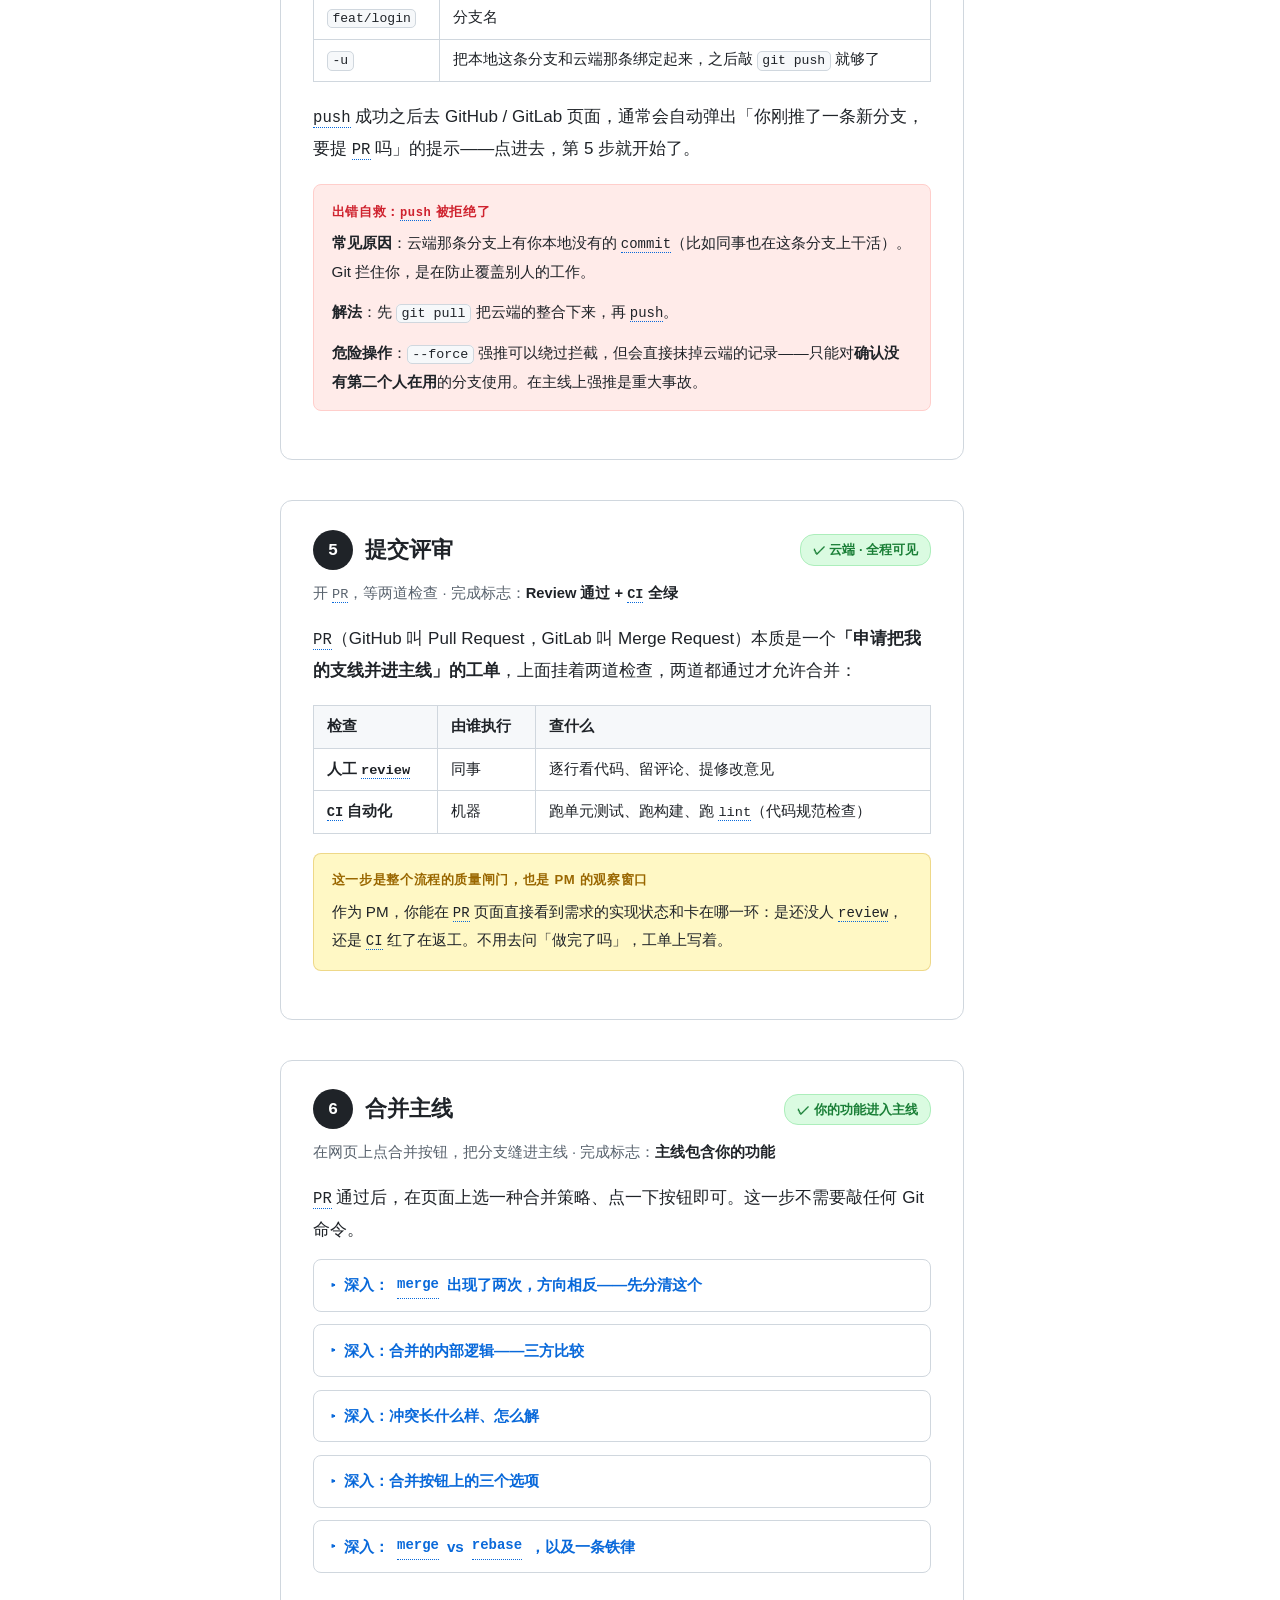
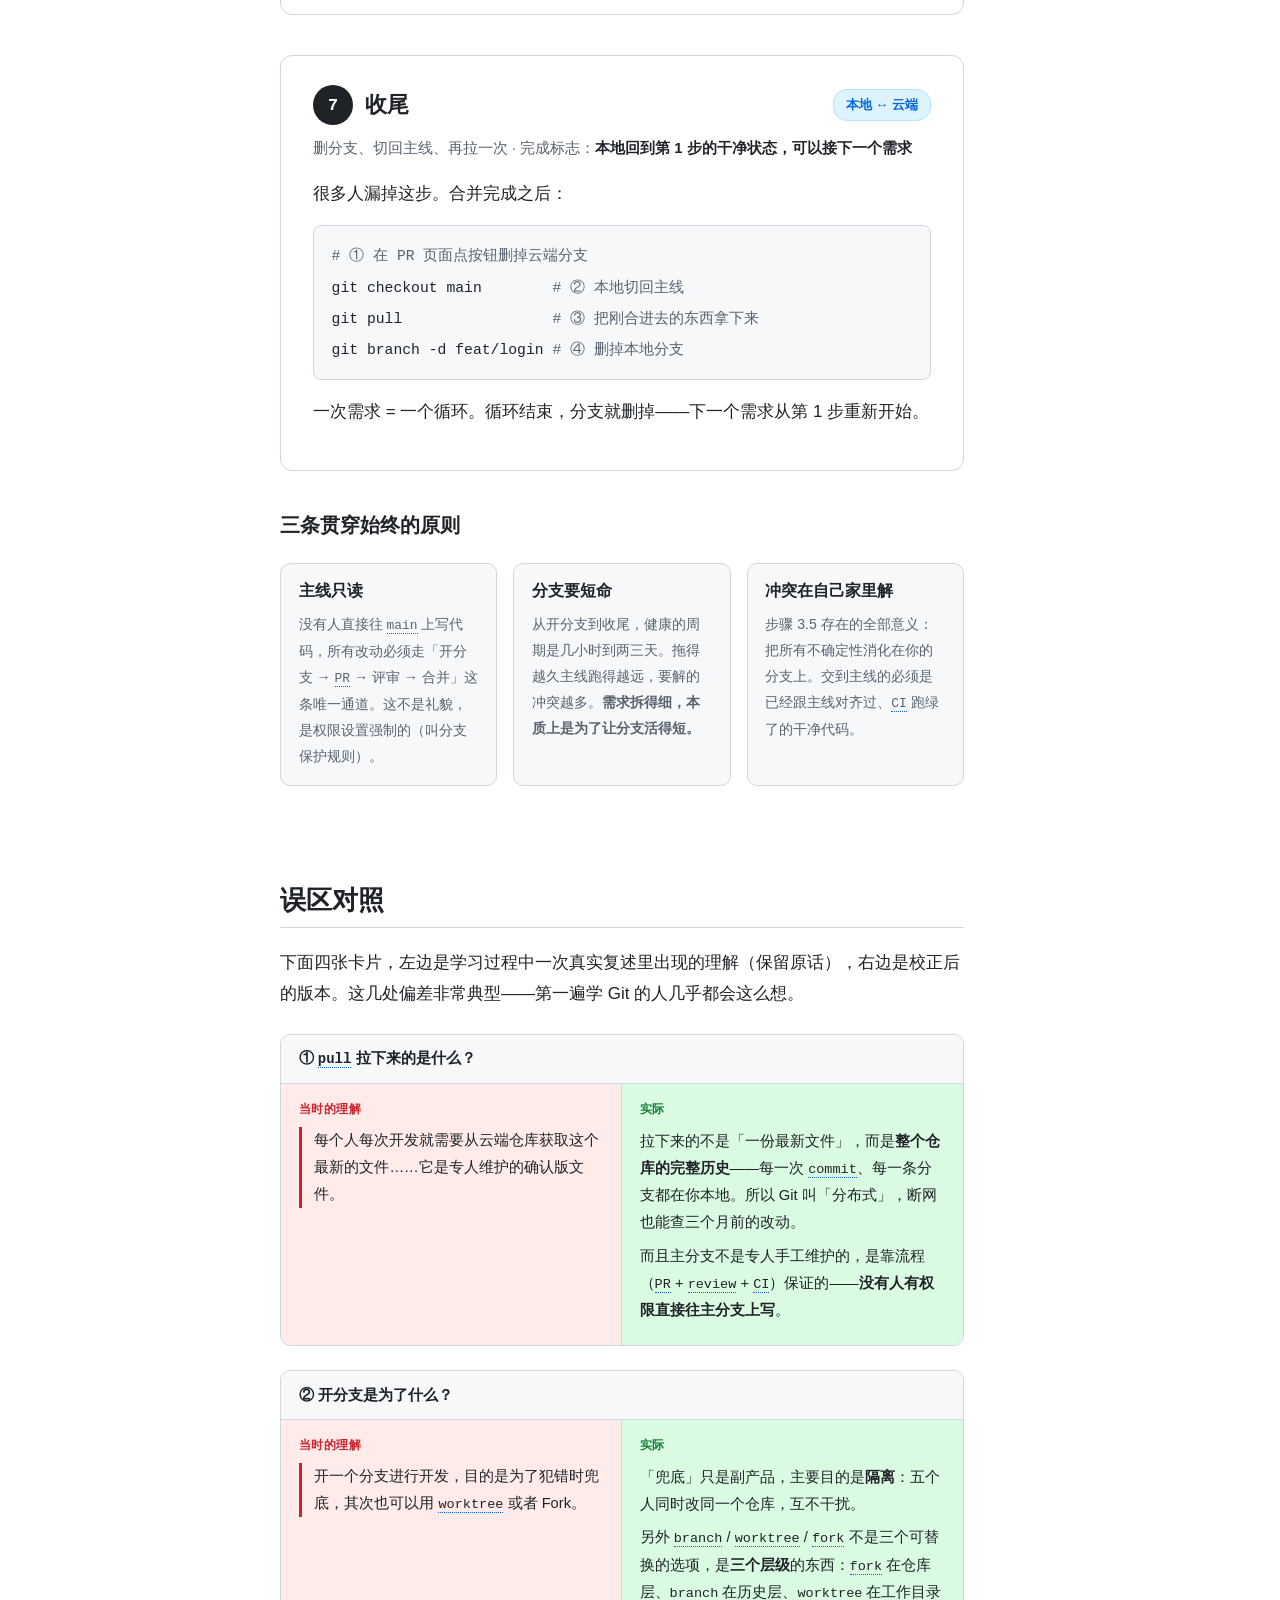
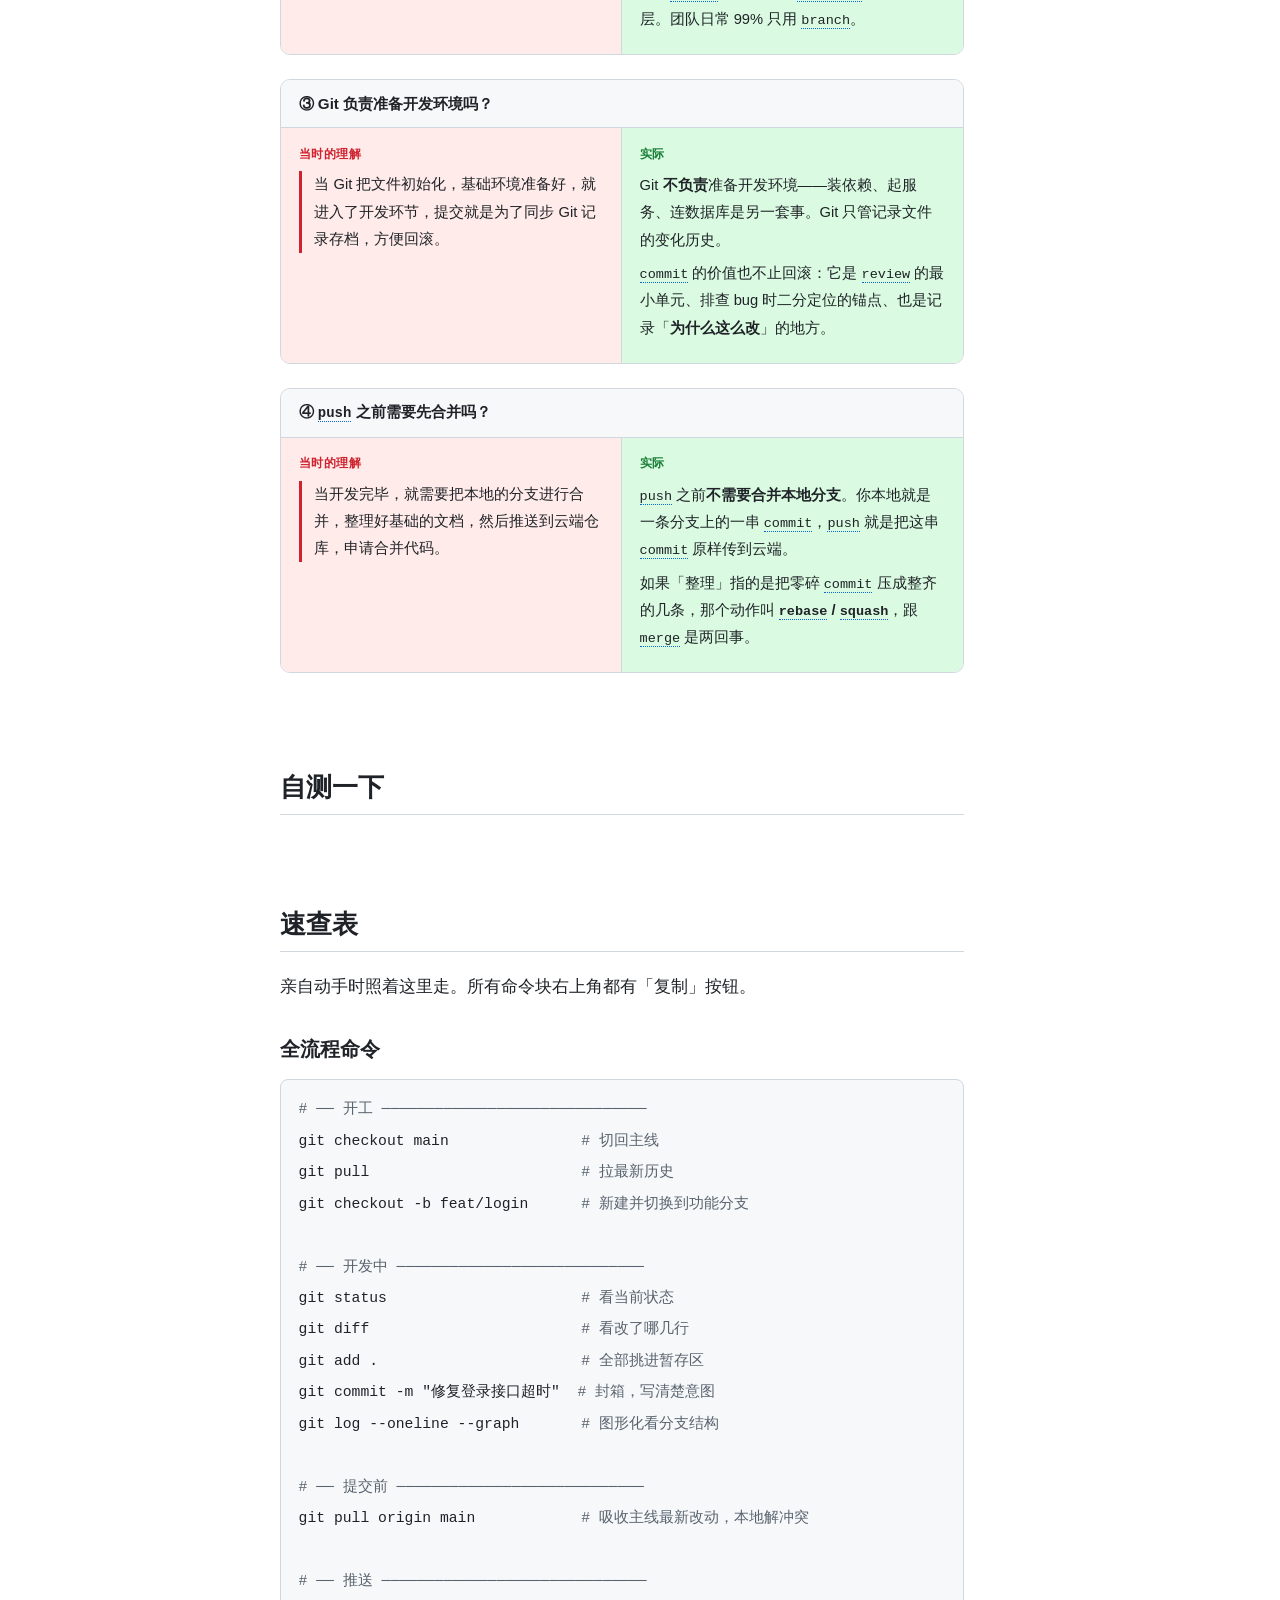
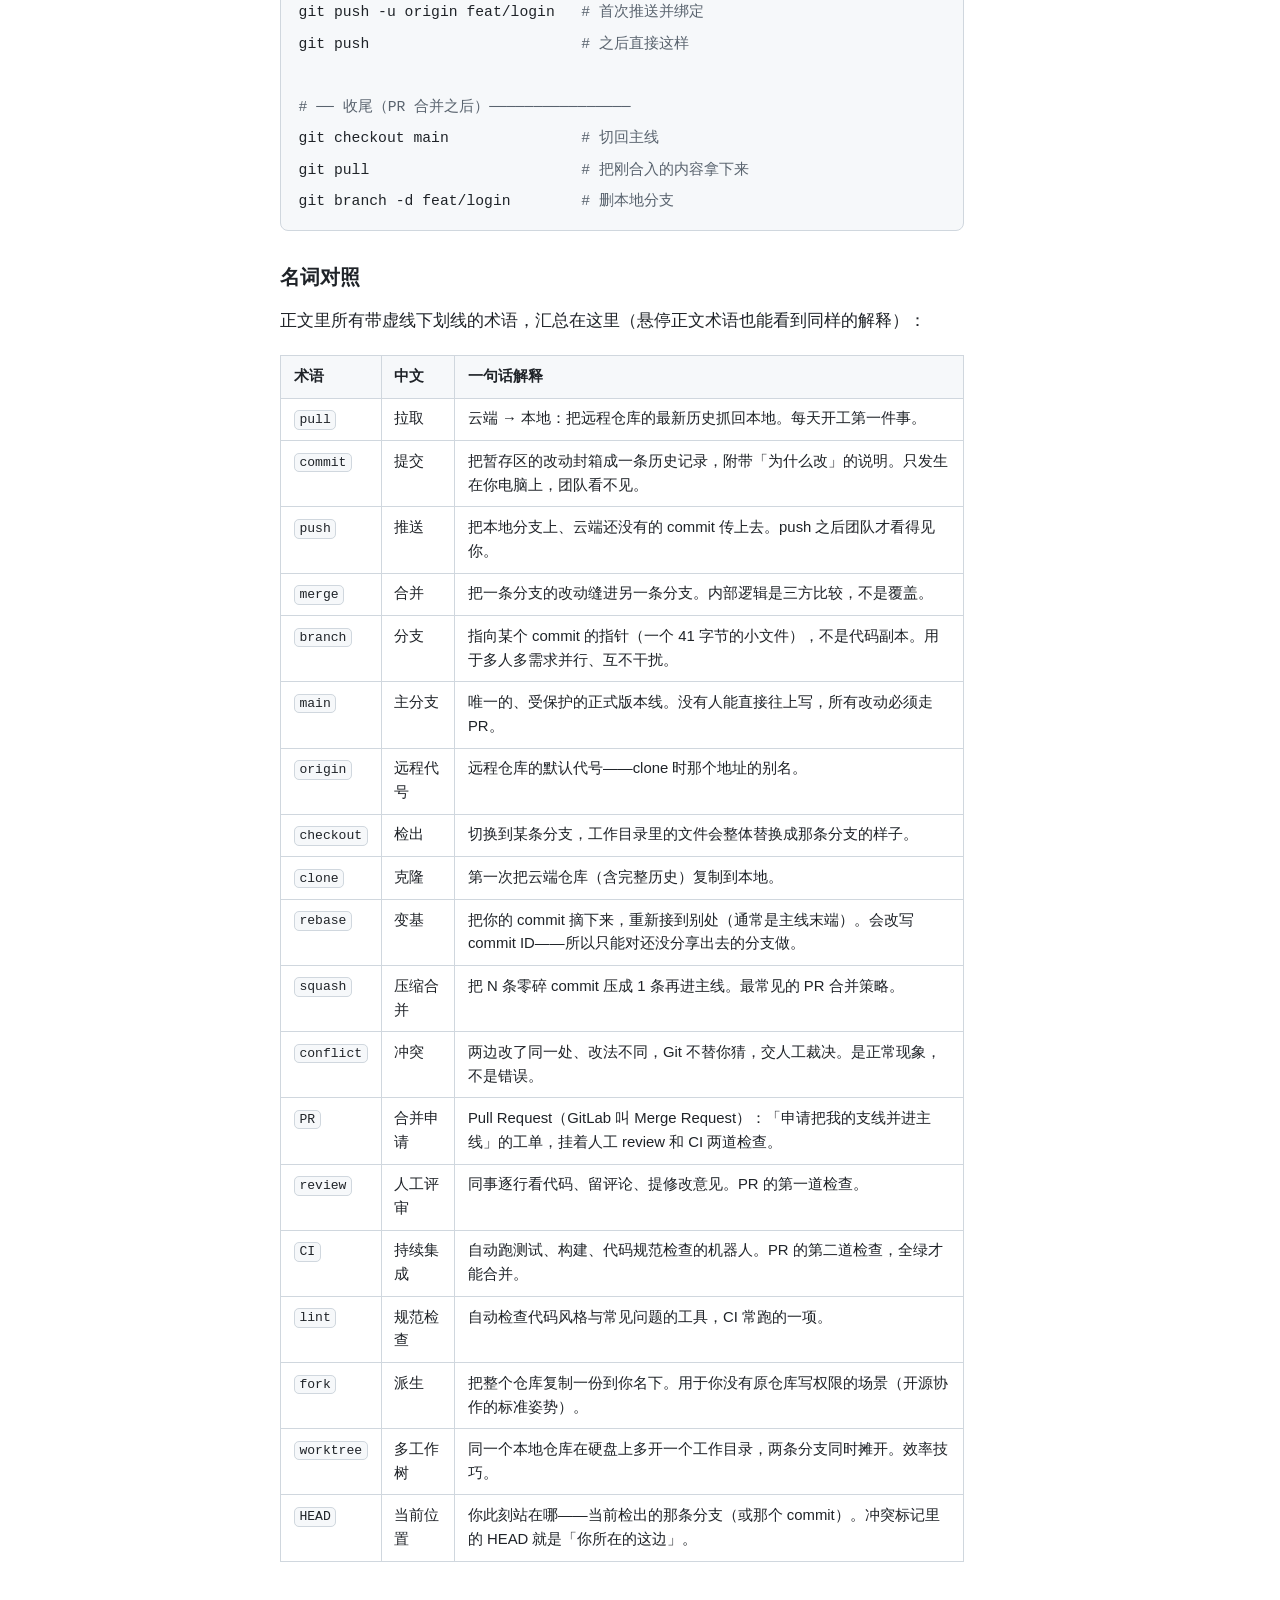
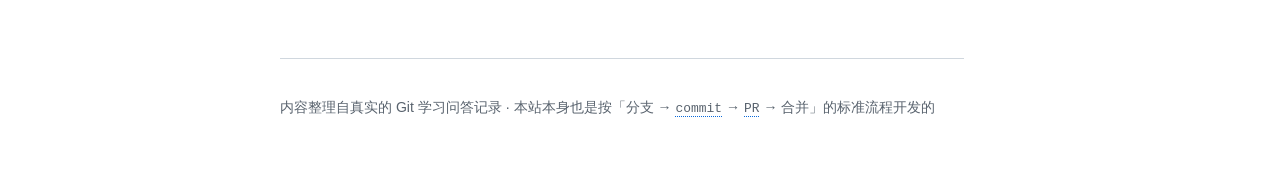
==== commit dd792b0a: "填充页尾速查：全流程命令清单与名词对照，命令块支持一键复制 Co-Authored-By: Claude Fable 5 <noreply@anthropic.com>" ====
--- a/index.html
+++ b/index.html
@@ -402,19 +402,41 @@
 <span class="marker">&gt;&gt;&gt;&gt;&gt;&gt;&gt; feat/login</span></code></pre></div>
             <p>上半截（<code>HEAD</code> 之后）是主线的版本，下半截是你的版本。<strong>解决冲突 = 手动把这段编辑成最终想要的样子</strong>（可能选上面、可能选下面、也可能两个都不要另写一个），把那三行标记删干净，然后 <code>git add</code> + <code>git commit</code>。</p>
             <p>没有任何魔法，就是人工做决定。Git 从来不敢替你猜——因为它不懂业务，5000 还是 3000 只有你知道。</p>
+
+            <div class="conflict-sim" id="conflict-sim">
+              <p class="sim-title">动手试一次：你来做这个决定</p>
+              <p class="sim-desc">假设需求是「弱网环境下超时时间要放宽」。主线上是 3000，你的分支改成了 5000。选一种解法：</p>
+              <div class="sim-choices">
+                <button type="button" data-choice="ours">保留主线的 3000</button>
+                <button type="button" data-choice="theirs">保留我的 5000</button>
+                <button type="button" data-choice="both">都不要，折中 4000</button>
+              </div>
+              <div class="sim-result" id="sim-result" hidden>
+                <p class="sim-result-label">解决后的文件（标记已删干净）：</p>
+                <div class="cmd"><pre><code id="sim-resolved"></code></pre></div>
+                <p class="sim-note" id="sim-note"></p>
+                <p class="sim-result-label">然后告诉 Git「这处冲突我已经裁决完了」：</p>
+                <div class="cmd"><pre><code>git add .
+git commit</code></pre></div>
+                <button type="button" class="sim-reset" id="sim-reset">↺ 重新选一次</button>
+              </div>
+            </div>
           </div>
         </details>
 
         <details class="deep-dive">
           <summary>深入：合并按钮上的三个选项</summary>
           <div class="deep-dive-body">
-            <p>GitHub / GitLab 的合并按钮通常有三个选项，区别只在于<strong>合并后主线的历史长什么样</strong>：</p>
-            <div class="history-shape">Merge commit        ○──○─────╮────●──○
-                        ╰──○──○──╯
-
-Squash and merge    ○──○────●────○
-
-Rebase and merge    ○──○──●──●──○</div>
+            <p>GitHub / GitLab 的合并按钮通常有三个选项，区别只在于<strong>合并后主线的历史长什么样</strong>。点击切换对比：</p>
+            <div class="strategy-switcher" id="strategy-switcher">
+              <div class="strategy-tabs">
+                <button type="button" data-strategy="merge" class="active">Merge commit</button>
+                <button type="button" data-strategy="squash">Squash and merge</button>
+                <button type="button" data-strategy="rebase">Rebase and merge</button>
+              </div>
+              <div class="history-shape" id="strategy-shape"></div>
+              <p class="strategy-note" id="strategy-note"></p>
+            </div>
             <table>
               <thead><tr><th>策略</th><th>主线上留下什么</th><th>什么时候用</th></tr></thead>
               <tbody>
@@ -556,6 +578,40 @@
     <!-- 页尾速查：命令清单 + 名词对照 -->
     <section id="reference" class="section">
       <h2>速查表</h2>
+
+      <p>亲自动手时照着这里走。所有命令块右上角都有「复制」按钮。</p>
+
+      <h3>全流程命令</h3>
+      <div class="cmd"><pre><code><span class="comment"># ── 开工 ──────────────────────────────</span>
+git checkout main               <span class="comment"># 切回主线</span>
+git pull                        <span class="comment"># 拉最新历史</span>
+git checkout -b feat/login      <span class="comment"># 新建并切换到功能分支</span>
+
+<span class="comment"># ── 开发中 ────────────────────────────</span>
+git status                      <span class="comment"># 看当前状态</span>
+git diff                        <span class="comment"># 看改了哪几行</span>
+git add .                       <span class="comment"># 全部挑进暂存区</span>
+git commit -m "修复登录接口超时"  <span class="comment"># 封箱，写清楚意图</span>
+git log --oneline --graph       <span class="comment"># 图形化看分支结构</span>
+
+<span class="comment"># ── 提交前 ────────────────────────────</span>
+git pull origin main            <span class="comment"># 吸收主线最新改动，本地解冲突</span>
+
+<span class="comment"># ── 推送 ──────────────────────────────</span>
+git push -u origin feat/login   <span class="comment"># 首次推送并绑定</span>
+git push                        <span class="comment"># 之后直接这样</span>
+
+<span class="comment"># ── 收尾（PR 合并之后）────────────────</span>
+git checkout main               <span class="comment"># 切回主线</span>
+git pull                        <span class="comment"># 把刚合入的内容拿下来</span>
+git branch -d feat/login        <span class="comment"># 删本地分支</span></code></pre></div>
+
+      <h3>名词对照</h3>
+      <p>正文里所有带虚线下划线的术语，汇总在这里（悬停正文术语也能看到同样的解释）：</p>
+      <table id="glossary-table">
+        <thead><tr><th>术语</th><th>中文</th><th>一句话解释</th></tr></thead>
+        <tbody></tbody>
+      </table>
     </section>
 
     <footer class="site-footer">
--- a/assets/styles.css
+++ b/assets/styles.css
@@ -507,6 +507,122 @@
 .conflict-sample .ours { background: var(--accent-soft); display: inline-block; width: 100%; }
 .conflict-sample .theirs { background: var(--purple); background: #fbefff; display: inline-block; width: 100%; }
 
+/* ---------- 冲突解决模拟器 ---------- */
+.conflict-sim {
+  margin-top: 1.2rem;
+  padding: 1rem 1.1rem;
+  border: 1px dashed var(--border);
+  border-radius: 10px;
+  background: var(--bg-subtle);
+}
+
+.sim-title { font-weight: 650; margin: 0 0 .3rem; }
+.sim-desc { font-size: .9rem; color: var(--ink-secondary); margin: 0 0 .8rem; }
+
+.sim-choices { display: flex; gap: .6rem; flex-wrap: wrap; }
+
+.sim-choices button, .sim-reset {
+  padding: .45rem .9rem;
+  border: 1px solid var(--border);
+  border-radius: 8px;
+  background: var(--bg);
+  font-family: var(--sans);
+  font-size: .88rem;
+  cursor: pointer;
+  color: var(--ink);
+}
+
+.sim-choices button:hover, .sim-reset:hover { border-color: var(--accent); color: var(--accent); }
+
+.sim-choices button.chosen {
+  border-color: var(--accent);
+  background: var(--accent-soft);
+  color: var(--accent);
+  font-weight: 650;
+}
+
+.sim-result { margin-top: 1rem; }
+.sim-result-label { font-size: .85rem; font-weight: 650; margin: .8rem 0 .3rem; }
+.sim-note { font-size: .88rem; color: var(--ink-secondary); margin: .5rem 0; }
+.sim-reset { margin-top: .5rem; }
+
+/* ---------- 合并策略切换器 ---------- */
+.strategy-tabs { display: flex; gap: .5rem; flex-wrap: wrap; margin-bottom: .6rem; }
+
+.strategy-tabs button {
+  padding: .4rem .85rem;
+  border: 1px solid var(--border);
+  border-radius: 8px;
+  background: var(--bg);
+  font-family: var(--mono);
+  font-size: .83rem;
+  cursor: pointer;
+  color: var(--ink);
+}
+
+.strategy-tabs button:hover { border-color: var(--accent); color: var(--accent); }
+
+.strategy-tabs button.active {
+  border-color: var(--accent);
+  background: var(--accent-soft);
+  color: var(--accent);
+  font-weight: 650;
+}
+
+.strategy-switcher .history-shape { margin: .5rem 0; min-height: 4.5em; }
+.strategy-note { font-size: .9rem; color: var(--ink-secondary); margin: .5rem 0 0; }
+
+/* ---------- 术语标记与解释卡 ---------- */
+.term {
+  border-bottom: 1.5px dotted var(--accent);
+  cursor: help;
+  font-family: var(--mono);
+  font-size: .92em;
+}
+
+.term-tip {
+  position: fixed;
+  z-index: 100;
+  max-width: 340px;
+  padding: .7rem .9rem;
+  background: var(--ink);
+  color: #fff;
+  border-radius: 8px;
+  font-size: .85rem;
+  line-height: 1.65;
+  box-shadow: 0 8px 24px rgba(31, 35, 40, .2);
+  pointer-events: none;
+}
+
+.term-tip strong {
+  display: block;
+  margin-bottom: .2rem;
+  color: #9ecbff;
+  font-family: var(--mono);
+}
+
+/* ---------- 命令块复制按钮 ---------- */
+.cmd { position: relative; }
+
+.copy-btn {
+  position: absolute;
+  top: 6px;
+  right: 6px;
+  padding: .25rem .6rem;
+  border: 1px solid var(--border);
+  border-radius: 6px;
+  background: var(--bg);
+  font-family: var(--sans);
+  font-size: .75rem;
+  color: var(--ink-secondary);
+  cursor: pointer;
+  opacity: 0;
+  transition: opacity .15s;
+}
+
+.cmd:hover .copy-btn, .copy-btn:focus { opacity: 1; }
+.copy-btn:hover { color: var(--accent); border-color: var(--accent); }
+
 /* ---------- 响应式：窄屏收起侧边栏 ---------- */
 @media (max-width: 960px) {
   .progress-nav { display: none; }
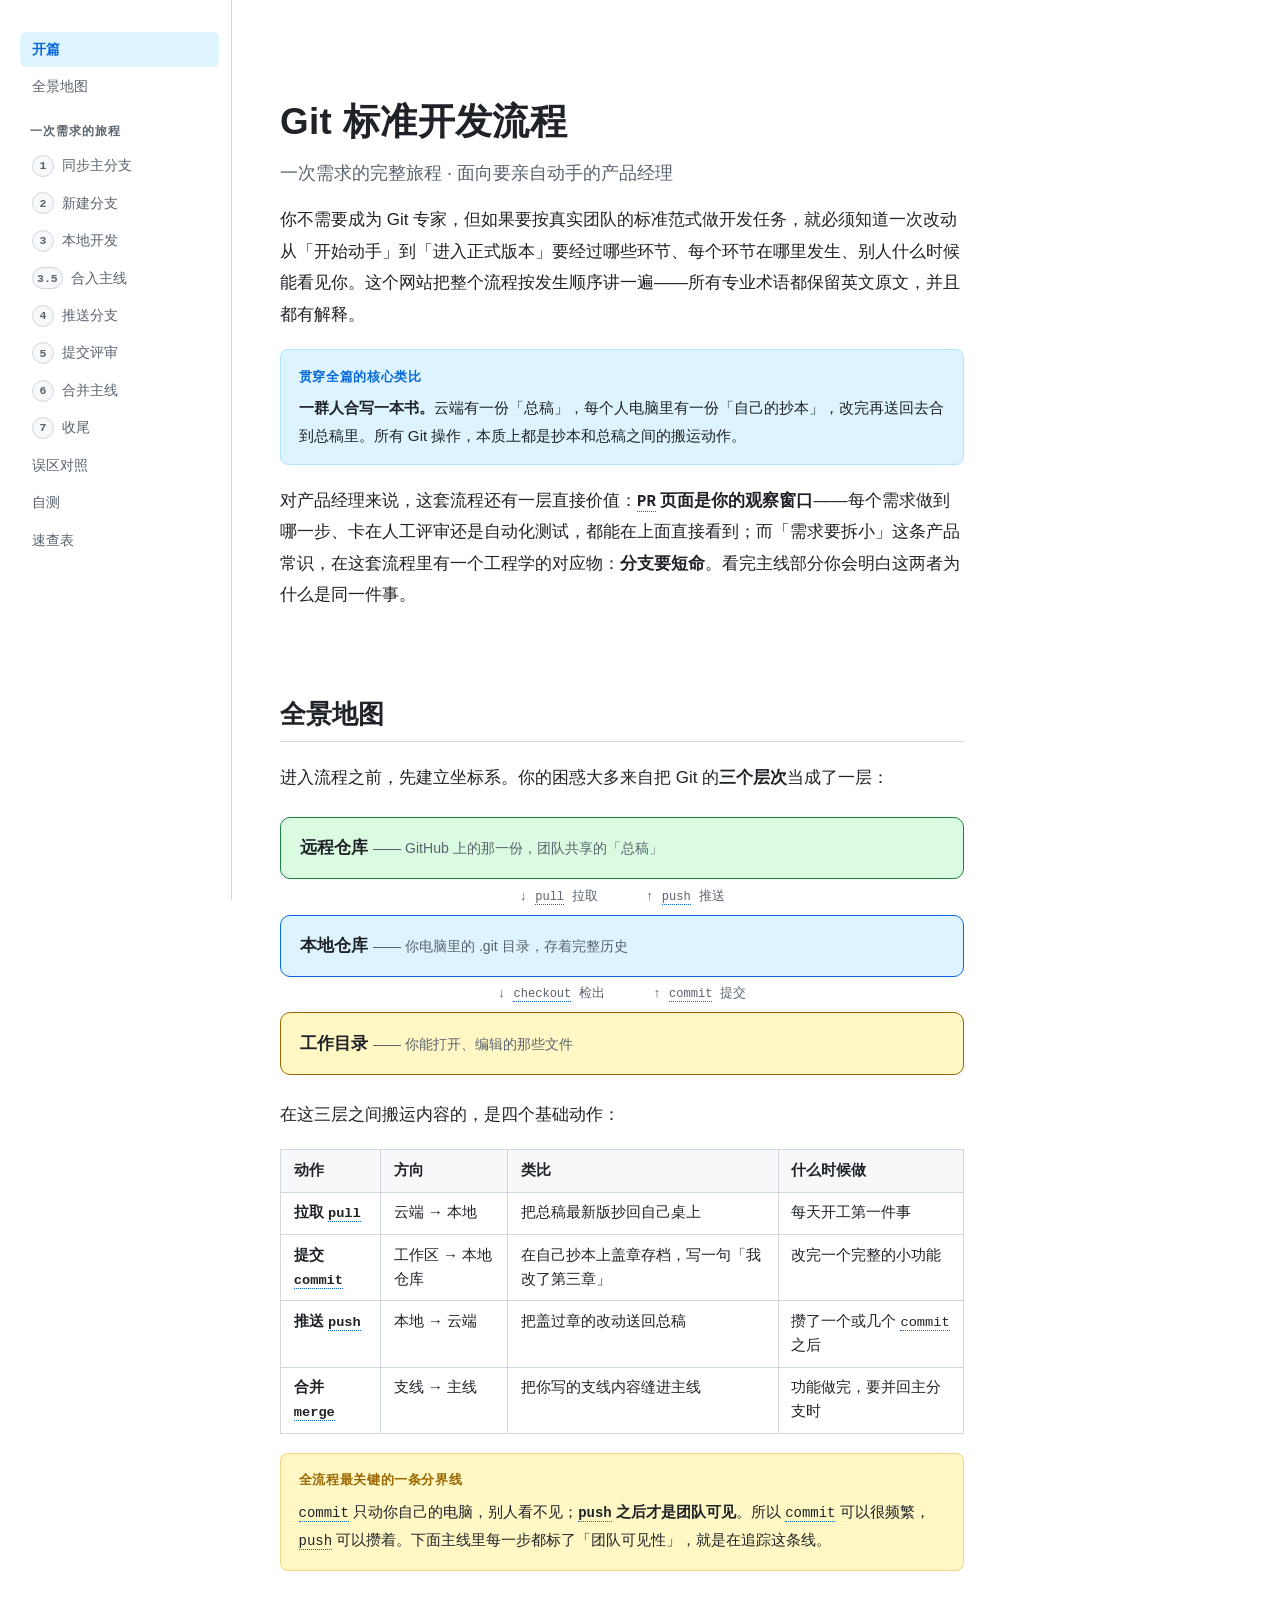
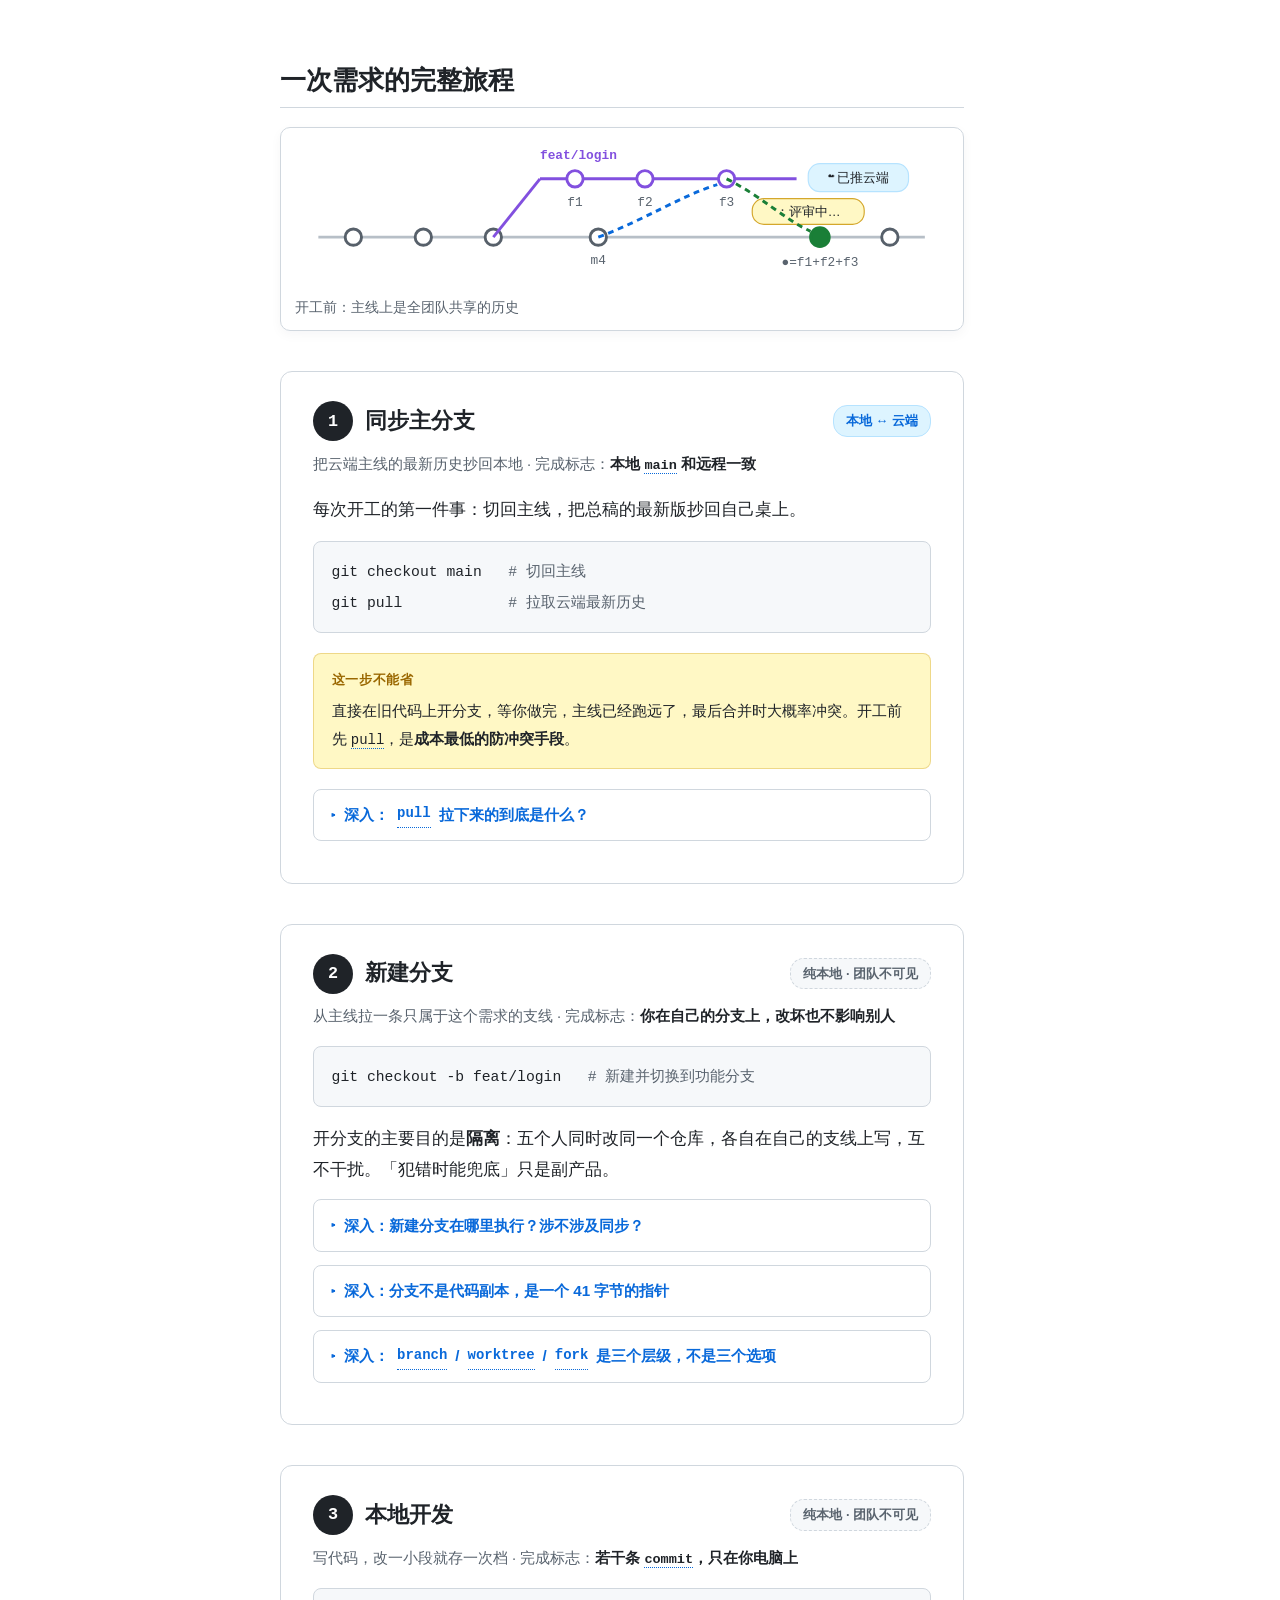
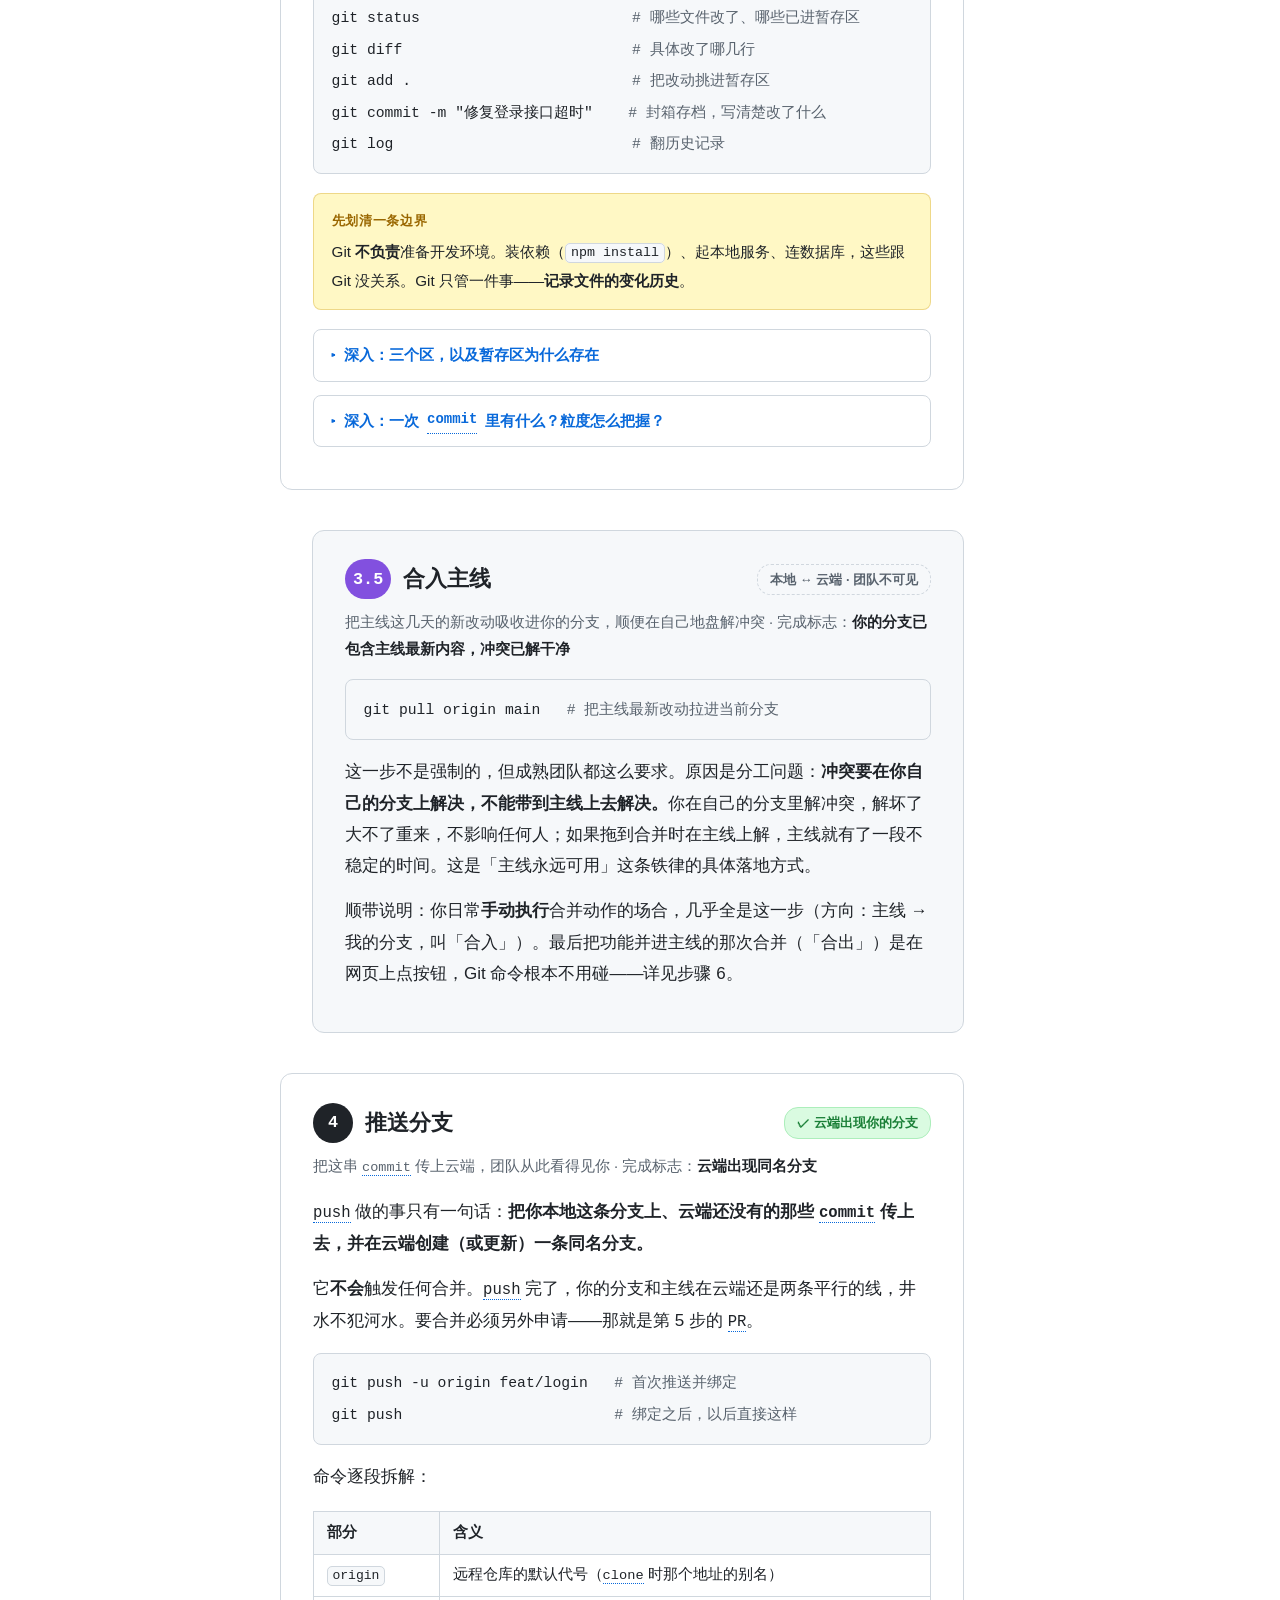
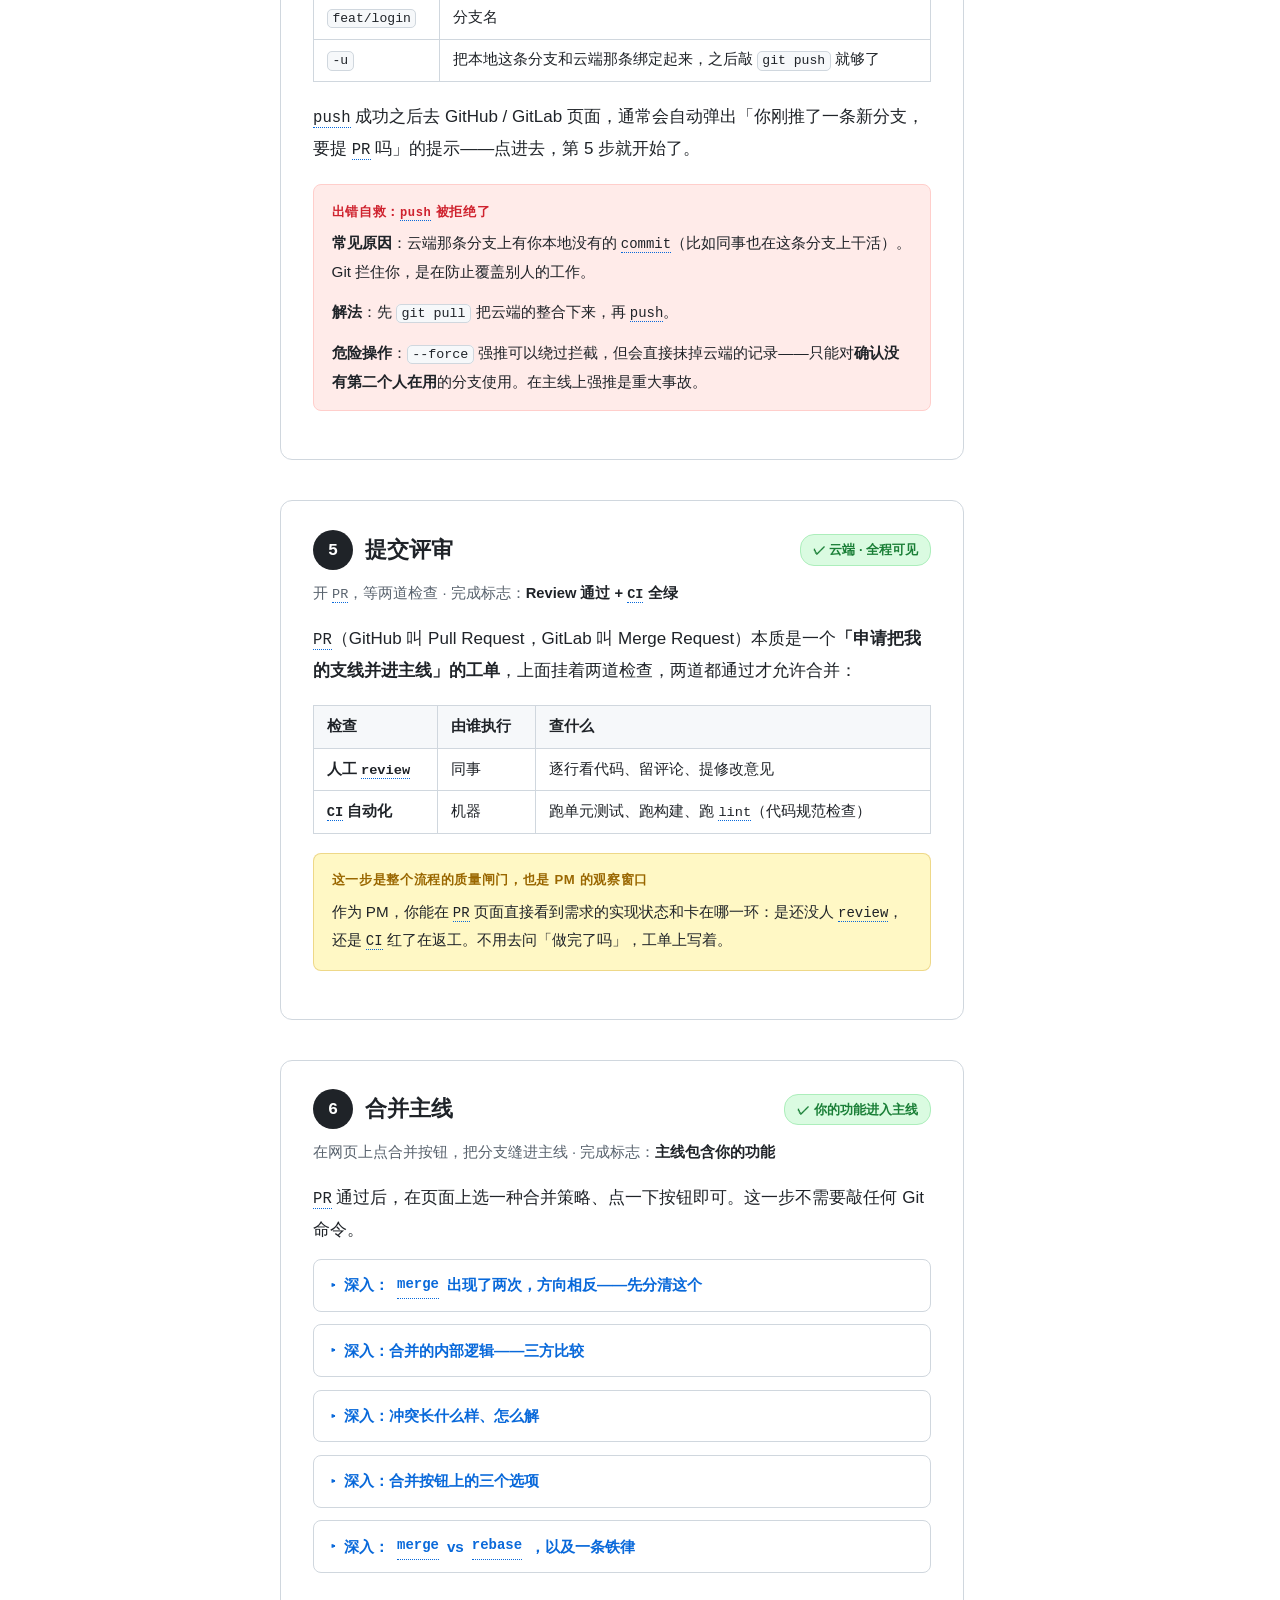
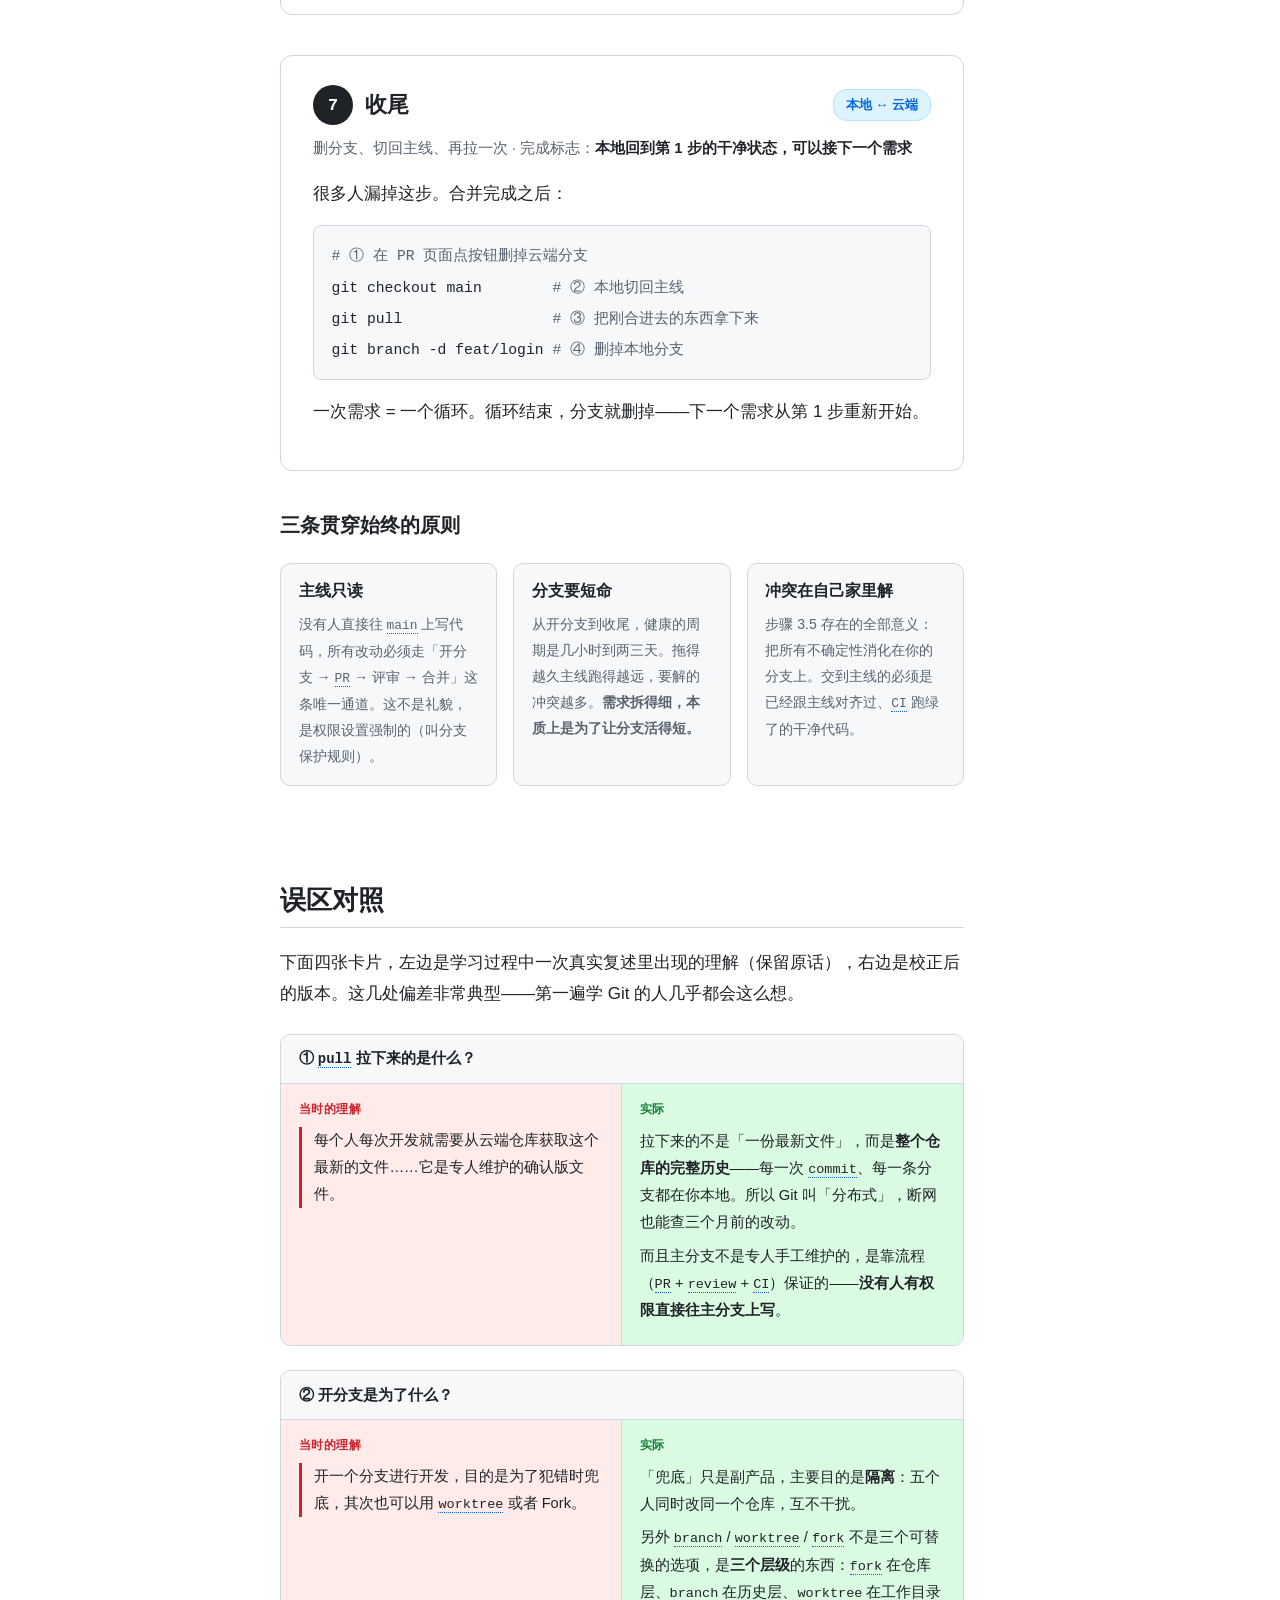
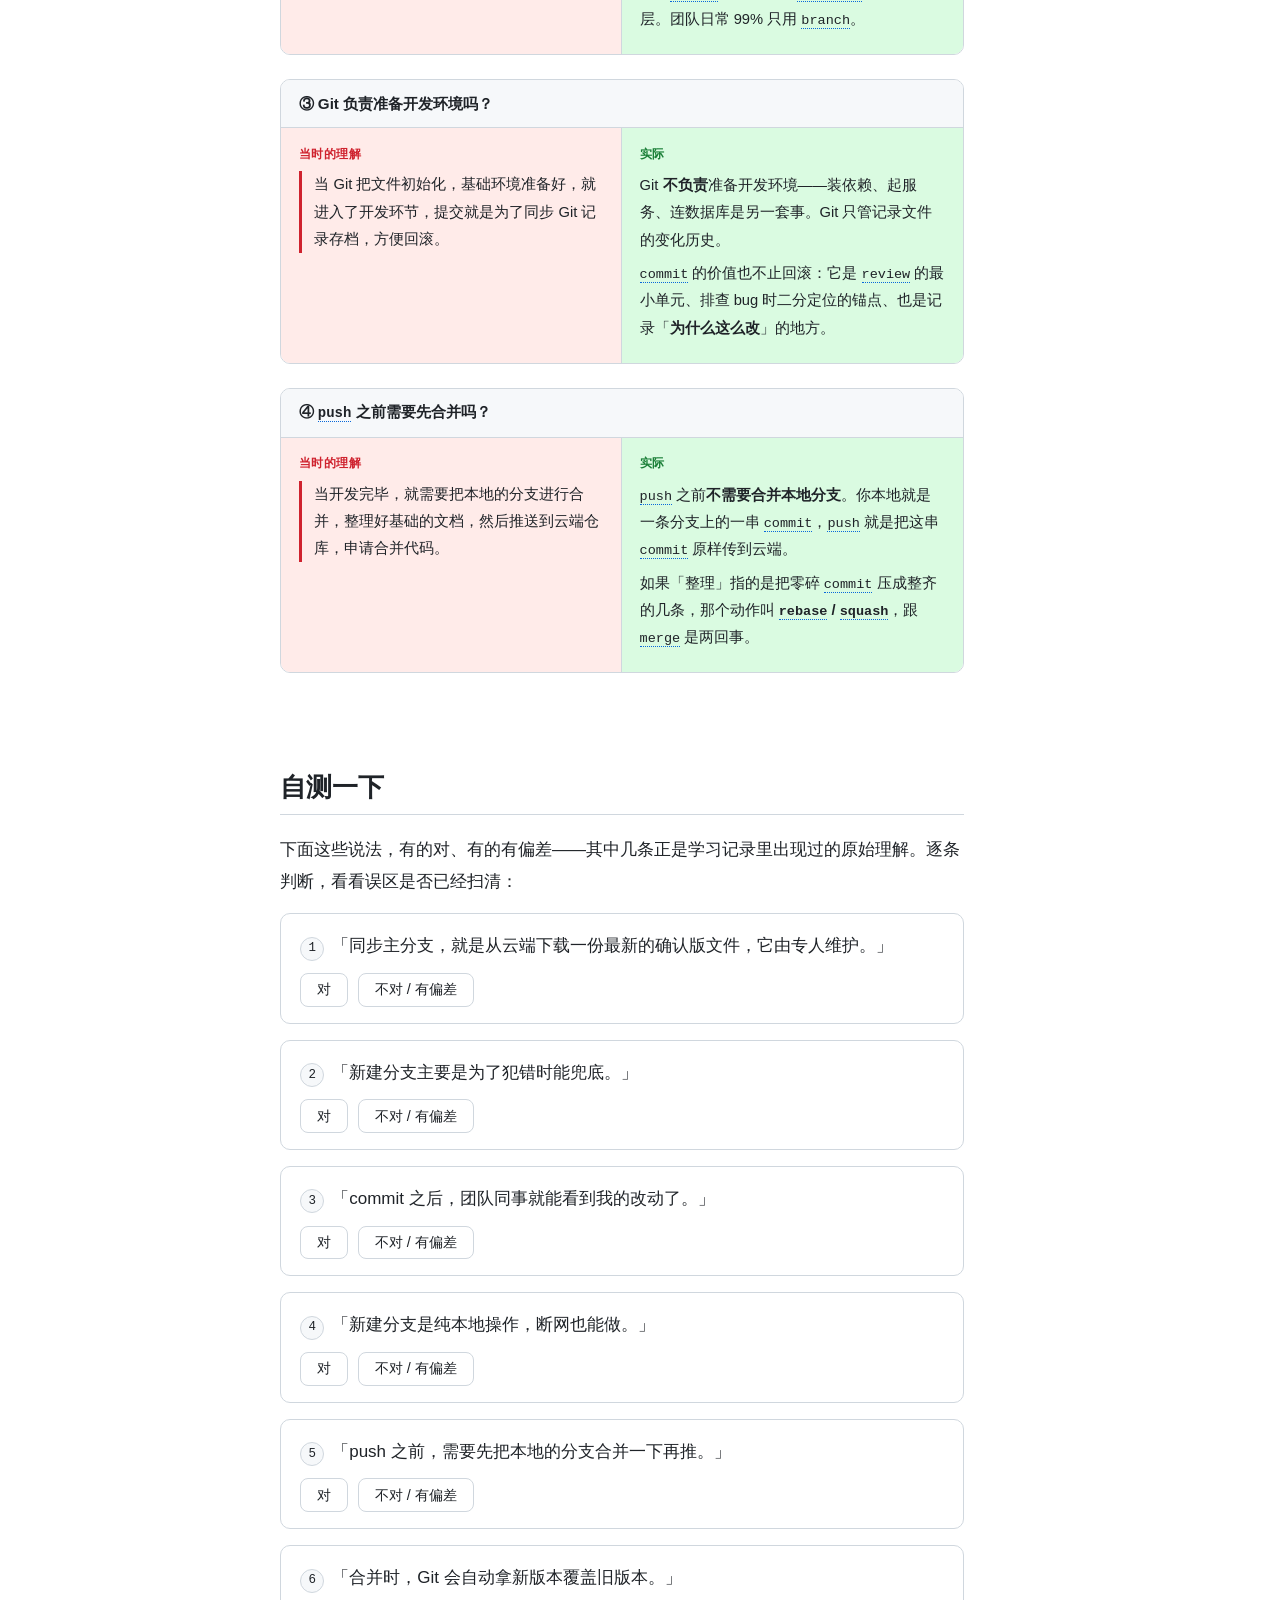
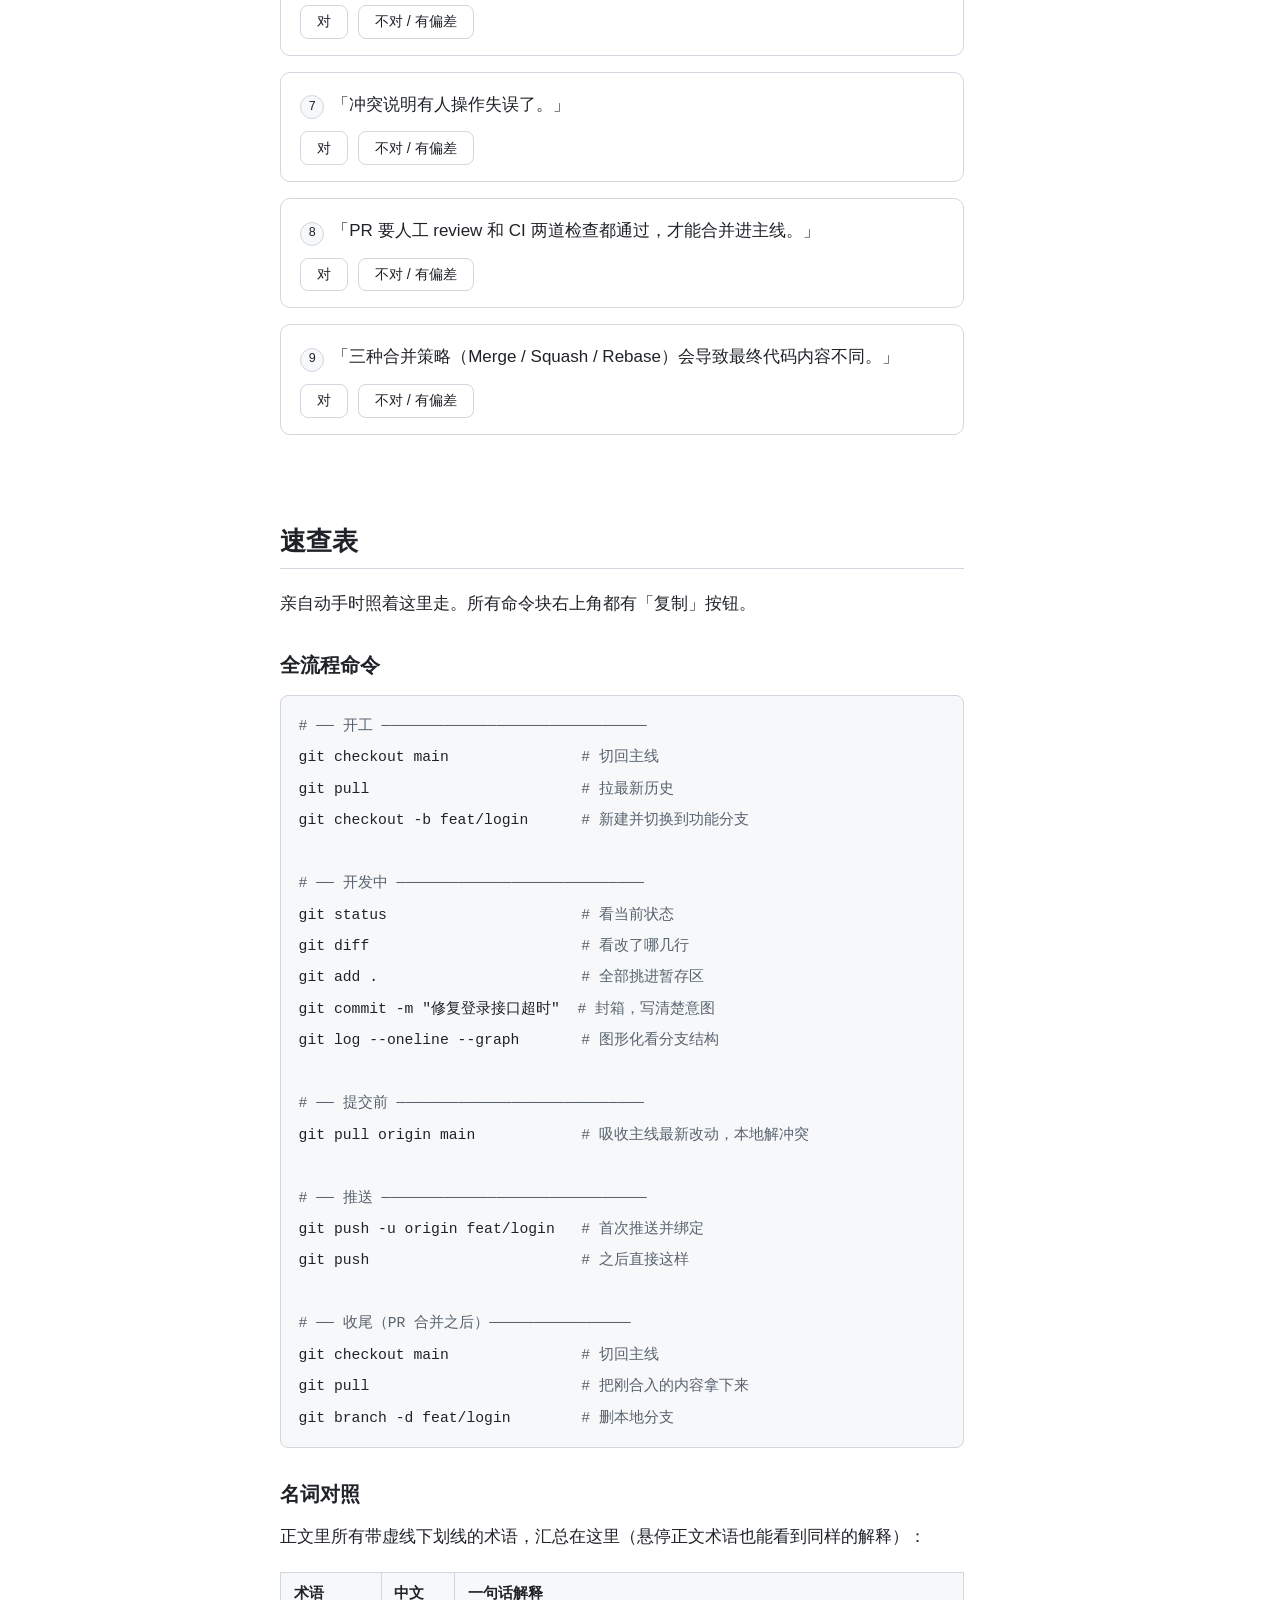
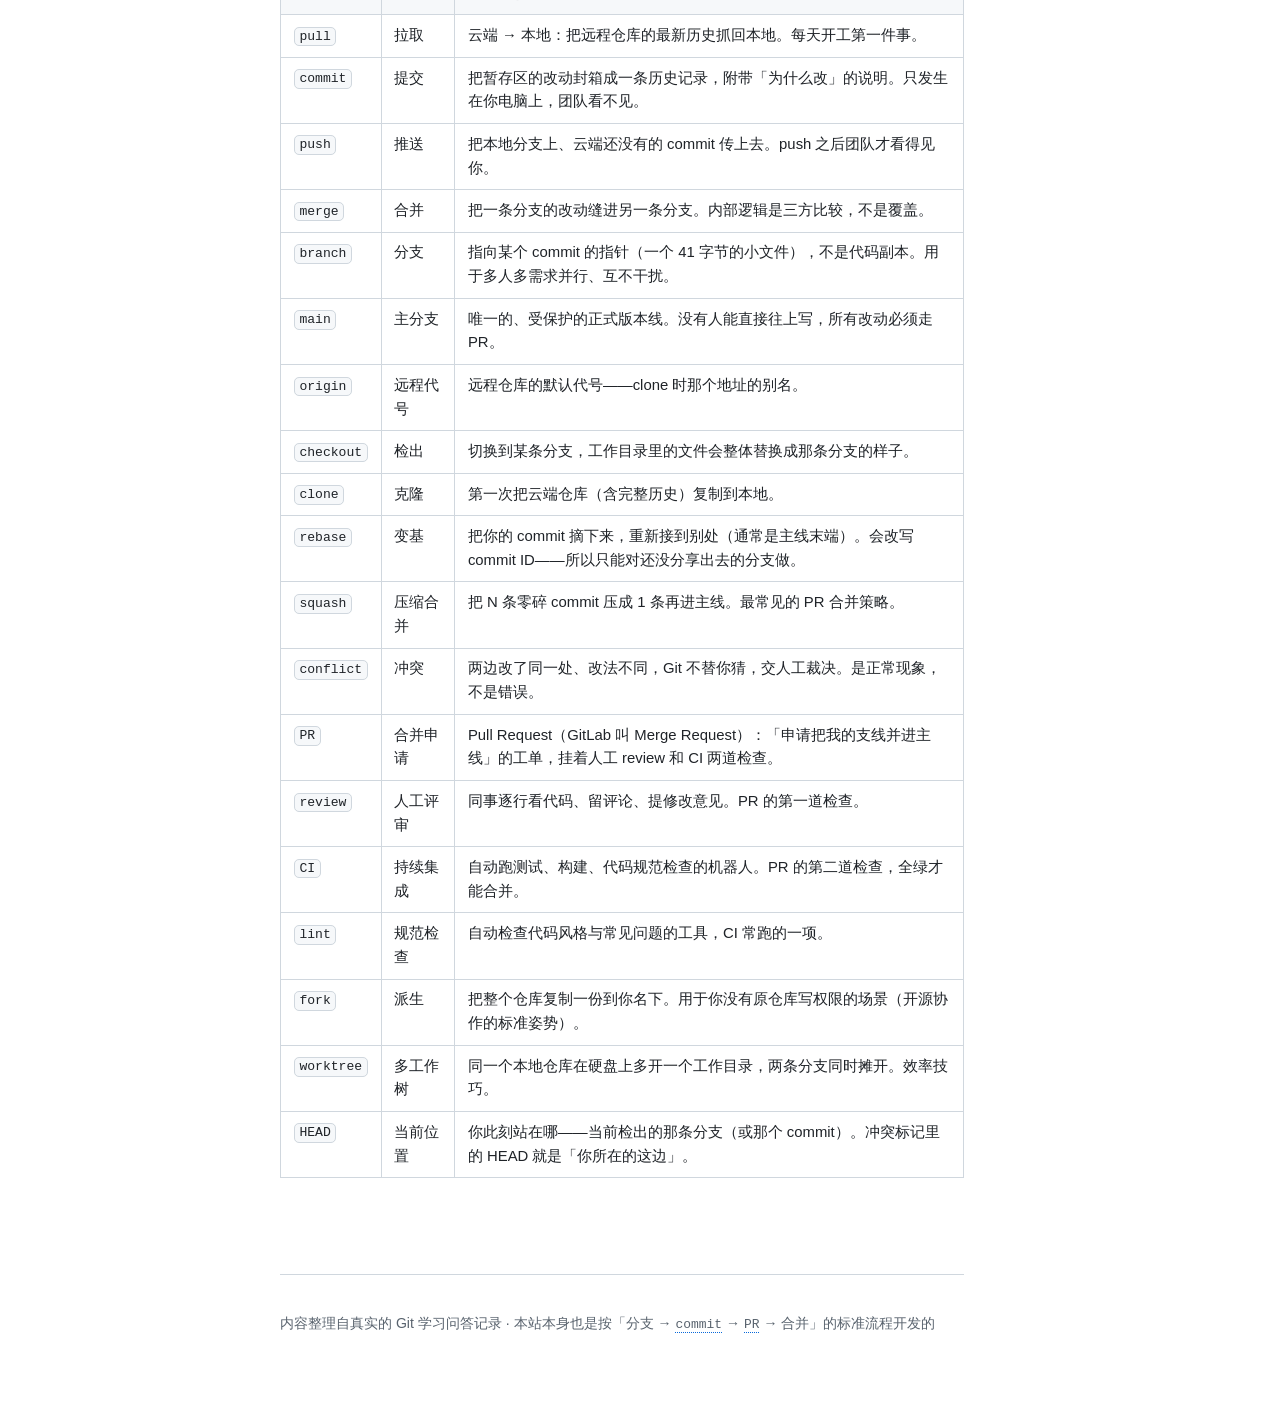
==== commit 45da4117: "新增自测判断题：九道题覆盖学习记录中的原始理解与核心易错点 Co-Authored-By: Claude Fable 5 <noreply@anthropic.com>" ====
--- a/index.html
+++ b/index.html
@@ -573,6 +573,9 @@
     <!-- 自测：判断题 -->
     <section id="quiz" class="section">
       <h2>自测一下</h2>
+      <p>下面这些说法，有的对、有的有偏差——其中几条正是学习记录里出现过的原始理解。逐条判断，看看误区是否已经扫清：</p>
+      <div id="quiz-list"></div>
+      <p class="quiz-score" id="quiz-score" hidden></p>
     </section>
 
     <!-- 页尾速查：命令清单 + 名词对照 -->
--- a/assets/styles.css
+++ b/assets/styles.css
@@ -623,6 +623,68 @@
 .cmd:hover .copy-btn, .copy-btn:focus { opacity: 1; }
 .copy-btn:hover { color: var(--accent); border-color: var(--accent); }
 
+/* ---------- 自测判断题 ---------- */
+.quiz-item {
+  margin: 1rem 0;
+  padding: 1rem 1.2rem;
+  border: 1px solid var(--border);
+  border-radius: 10px;
+}
+
+.quiz-q { margin: 0 0 .7rem; font-weight: 500; }
+
+.quiz-idx {
+  display: inline-flex;
+  align-items: center;
+  justify-content: center;
+  width: 24px;
+  height: 24px;
+  margin-right: 8px;
+  border-radius: 12px;
+  background: var(--bg-subtle);
+  border: 1px solid var(--border);
+  font-size: .78rem;
+  font-family: var(--mono);
+}
+
+.quiz-btns { display: flex; gap: .6rem; }
+
+.quiz-btns button {
+  padding: .4rem 1rem;
+  border: 1px solid var(--border);
+  border-radius: 8px;
+  background: var(--bg);
+  font-family: var(--sans);
+  font-size: .9rem;
+  cursor: pointer;
+  color: var(--ink);
+}
+
+.quiz-item:not(.done) .quiz-btns button:hover { border-color: var(--accent); color: var(--accent); }
+
+.quiz-item.done .quiz-btns button { cursor: default; opacity: .55; }
+.quiz-item.done .quiz-btns button.right { opacity: 1; border-color: var(--green); background: var(--green-soft); color: var(--green); font-weight: 650; }
+.quiz-item.done .quiz-btns button.wrong { opacity: 1; border-color: var(--red); background: var(--red-soft); color: var(--red); font-weight: 650; }
+
+.quiz-why {
+  margin-top: .8rem;
+  padding: .7rem .9rem;
+  border-radius: 8px;
+  background: var(--bg-subtle);
+  font-size: .9rem;
+}
+
+.quiz-why strong { display: block; margin-bottom: .2rem; }
+
+.quiz-score {
+  margin-top: 1.5rem;
+  padding: .9rem 1.1rem;
+  border-radius: 8px;
+  background: var(--accent-soft);
+  border: 1px solid #b6e3ff;
+  font-weight: 650;
+}
+
 /* ---------- 响应式：窄屏收起侧边栏 ---------- */
 @media (max-width: 960px) {
   .progress-nav { display: none; }
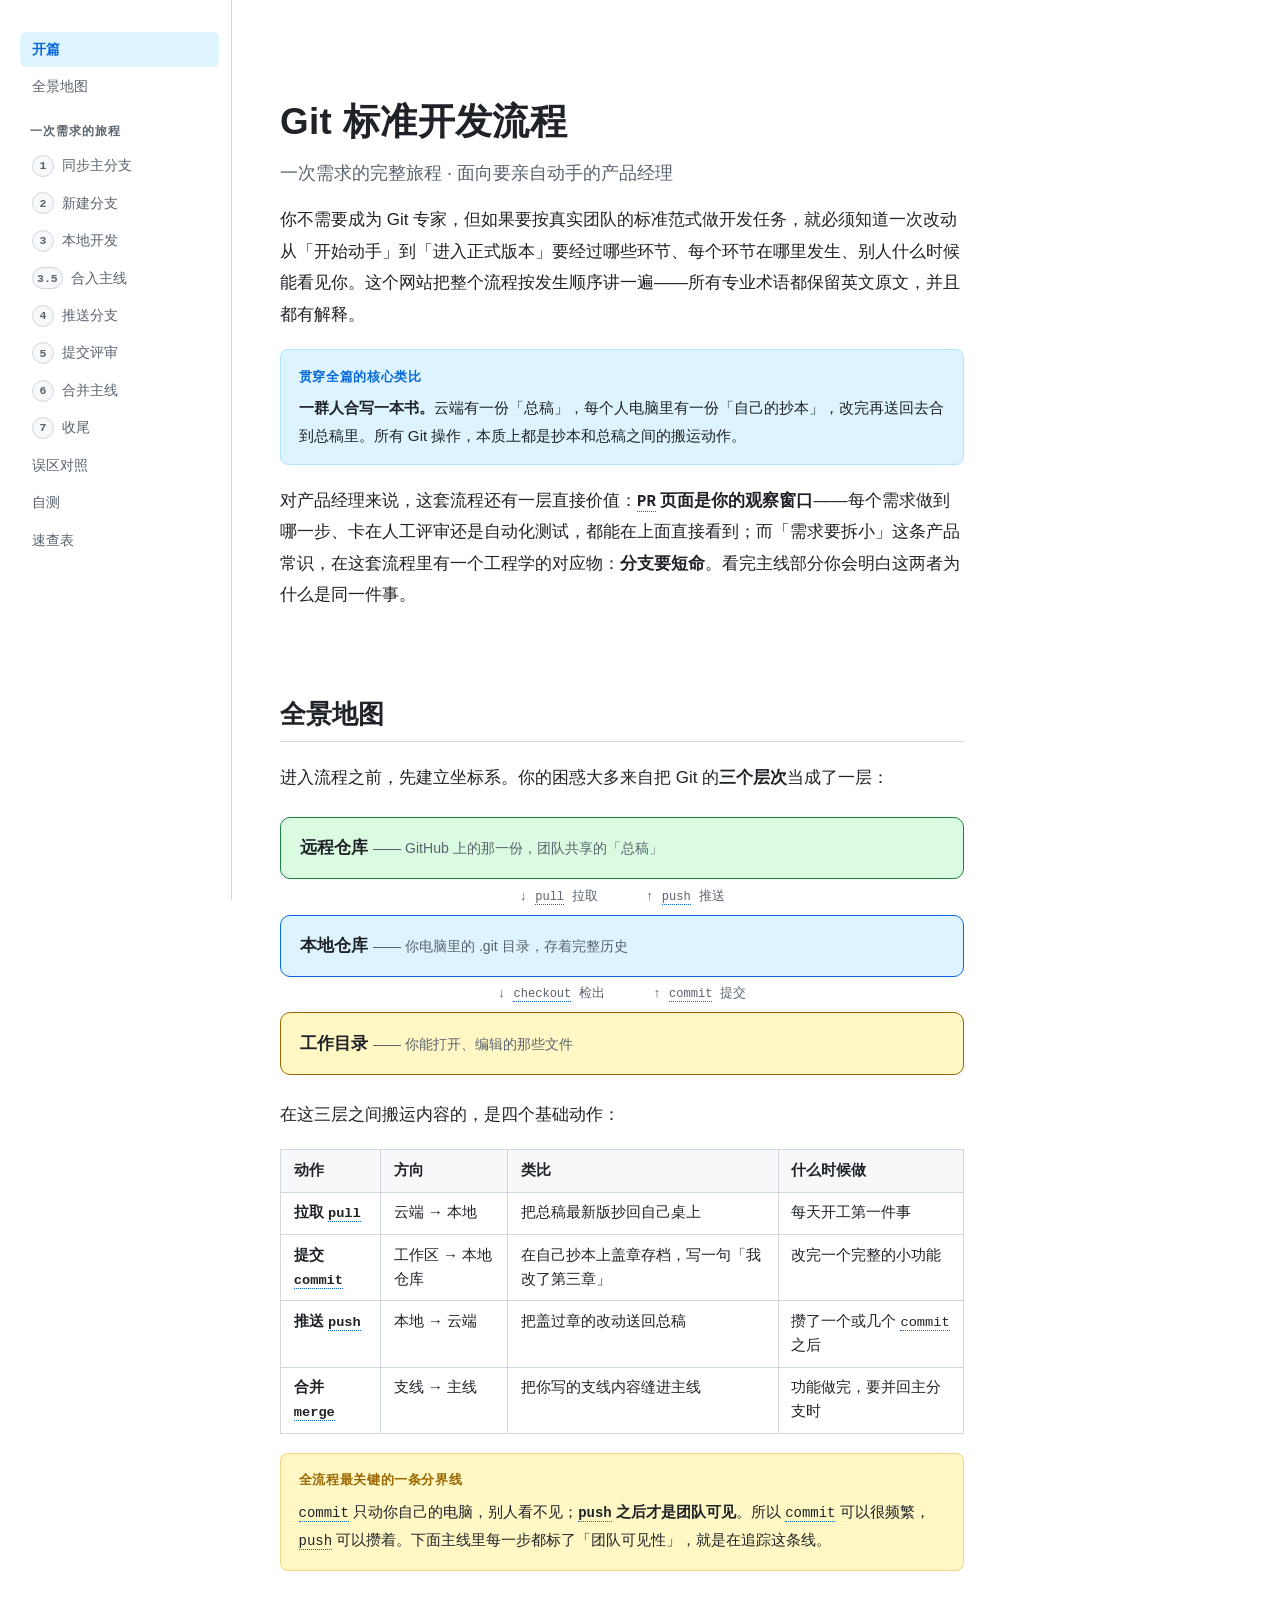
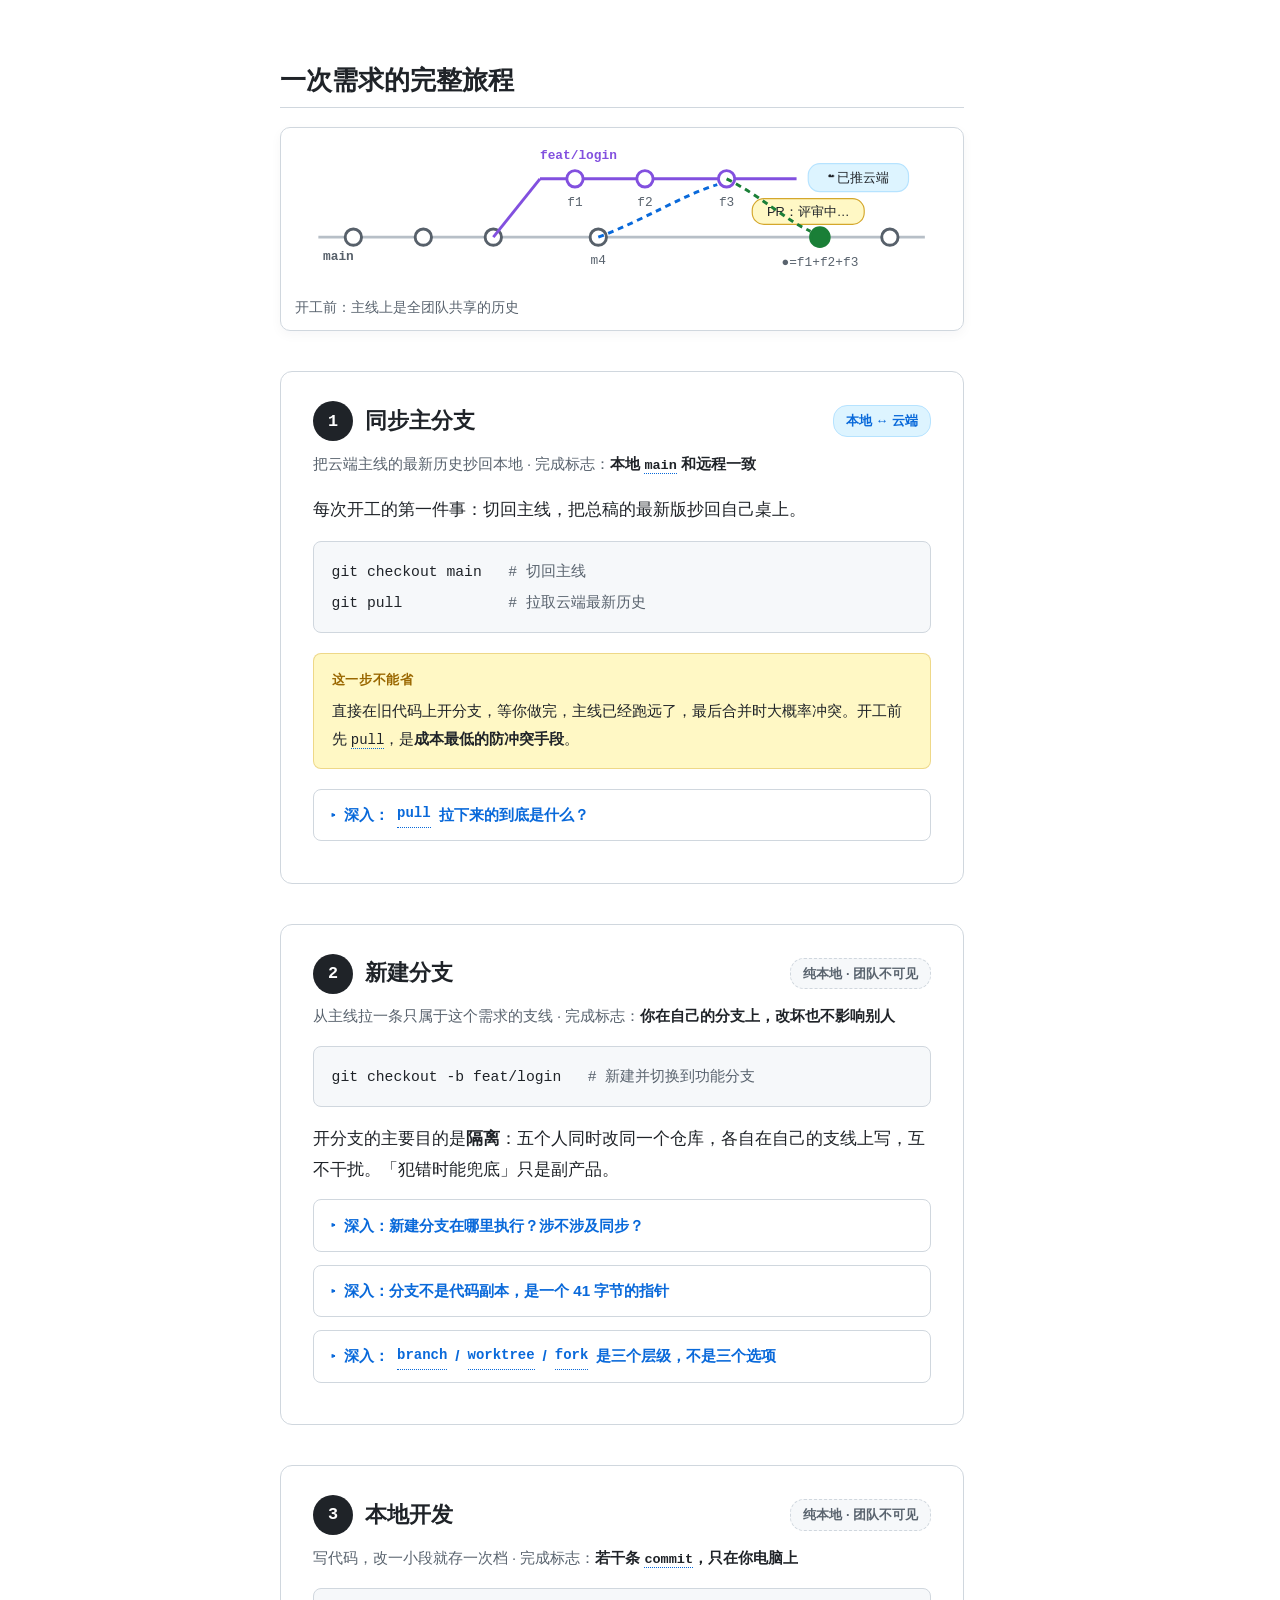
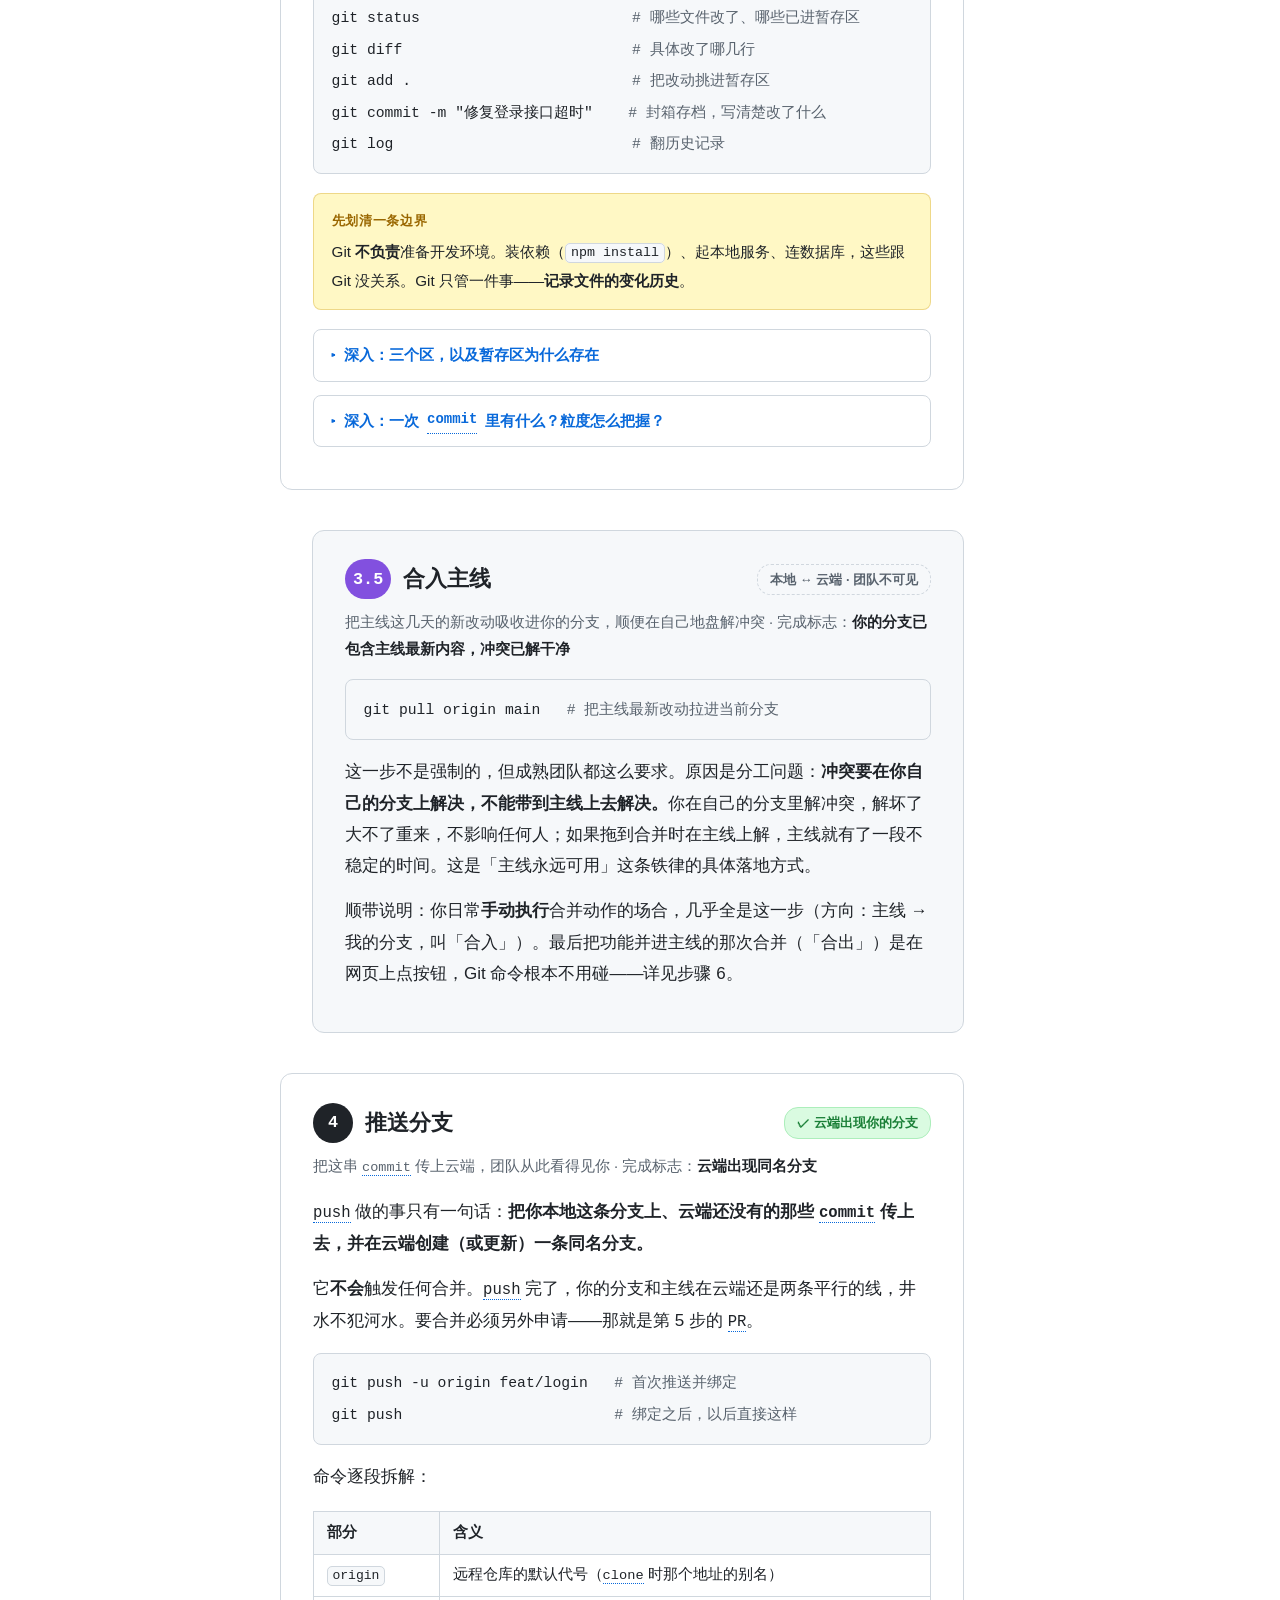
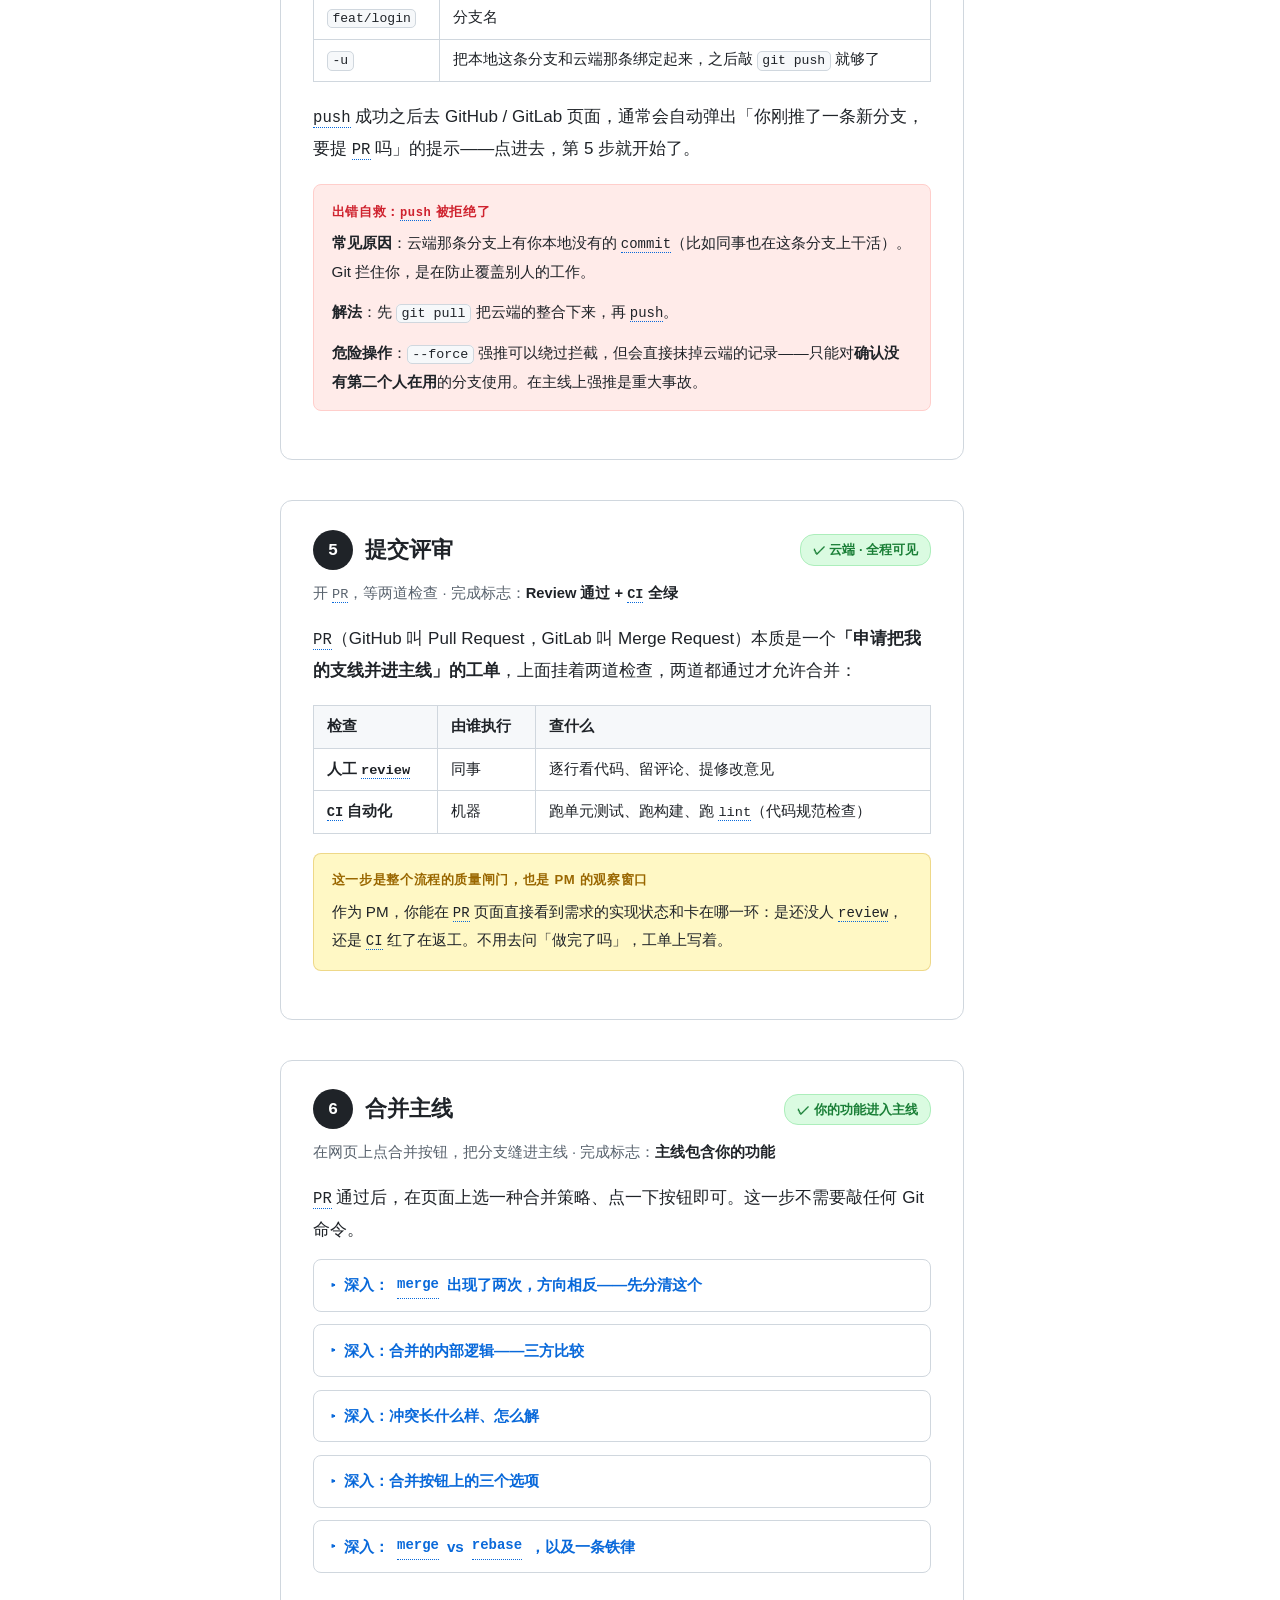
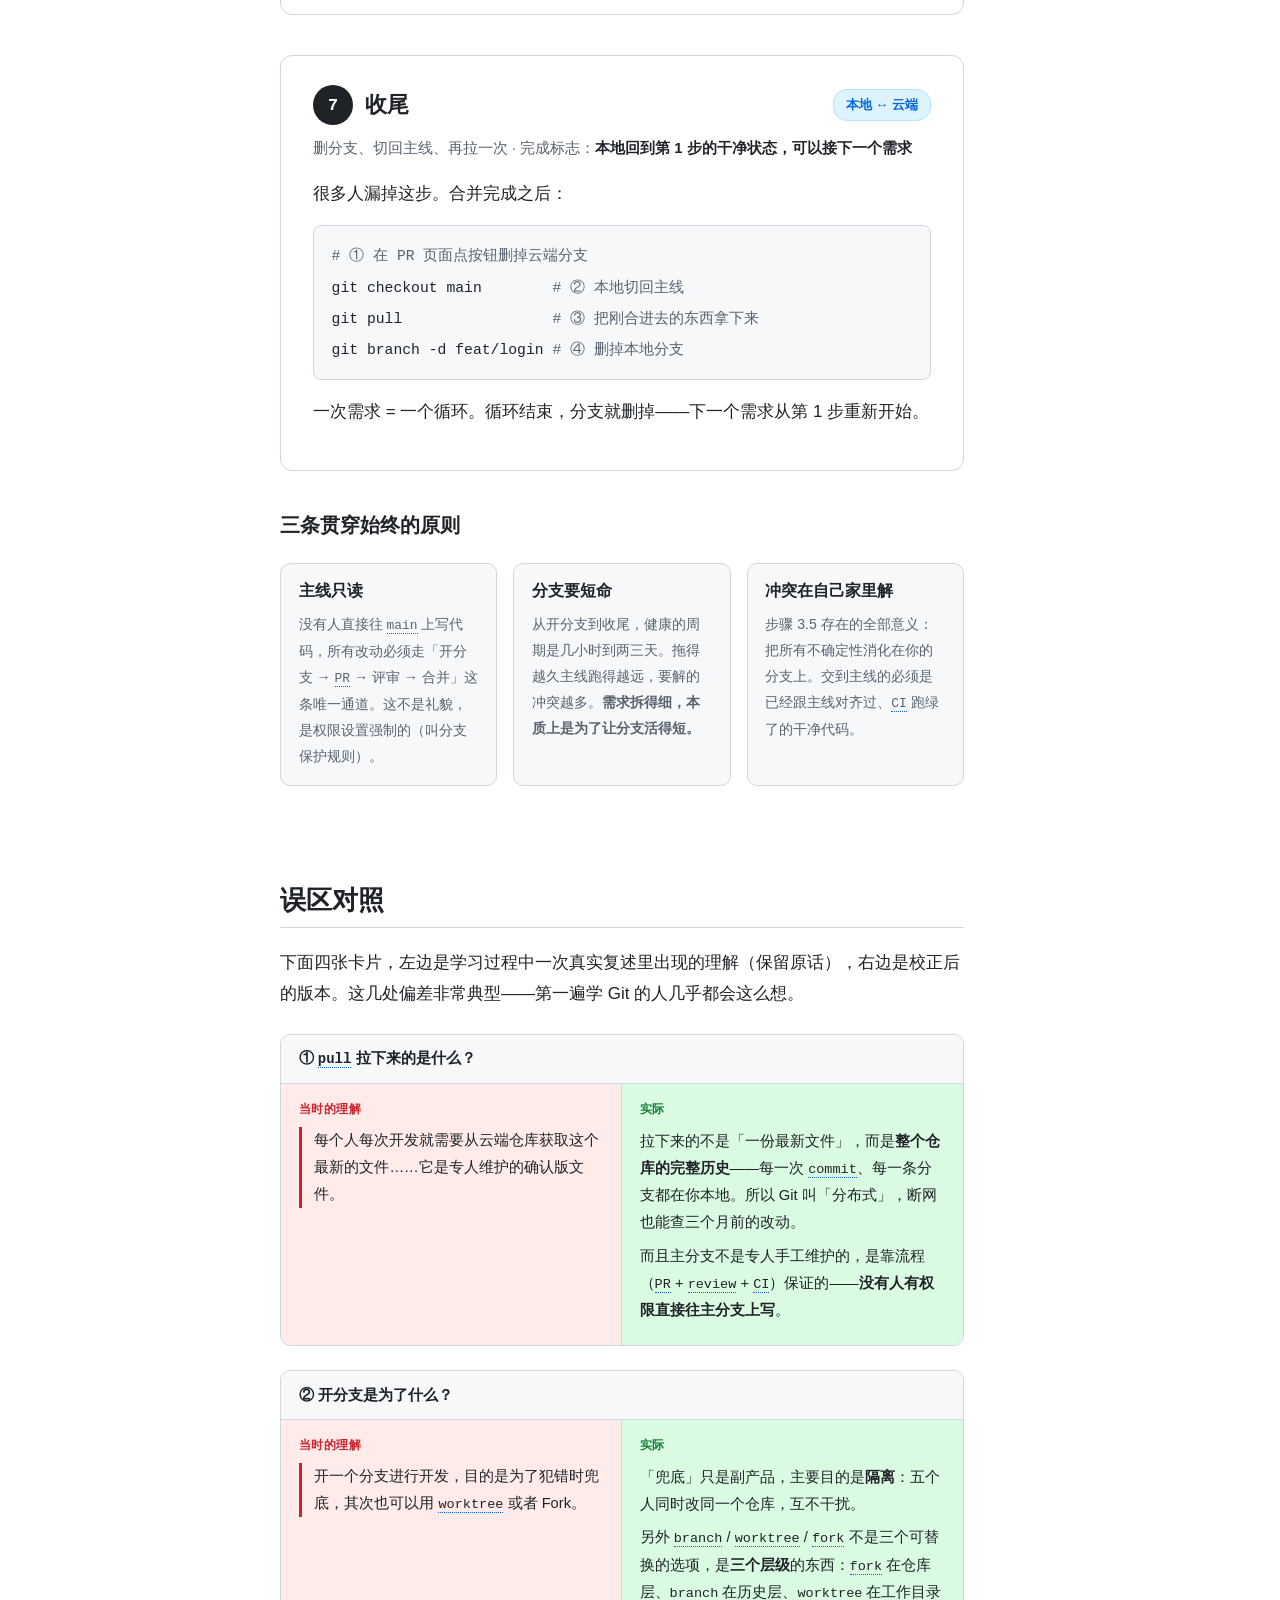
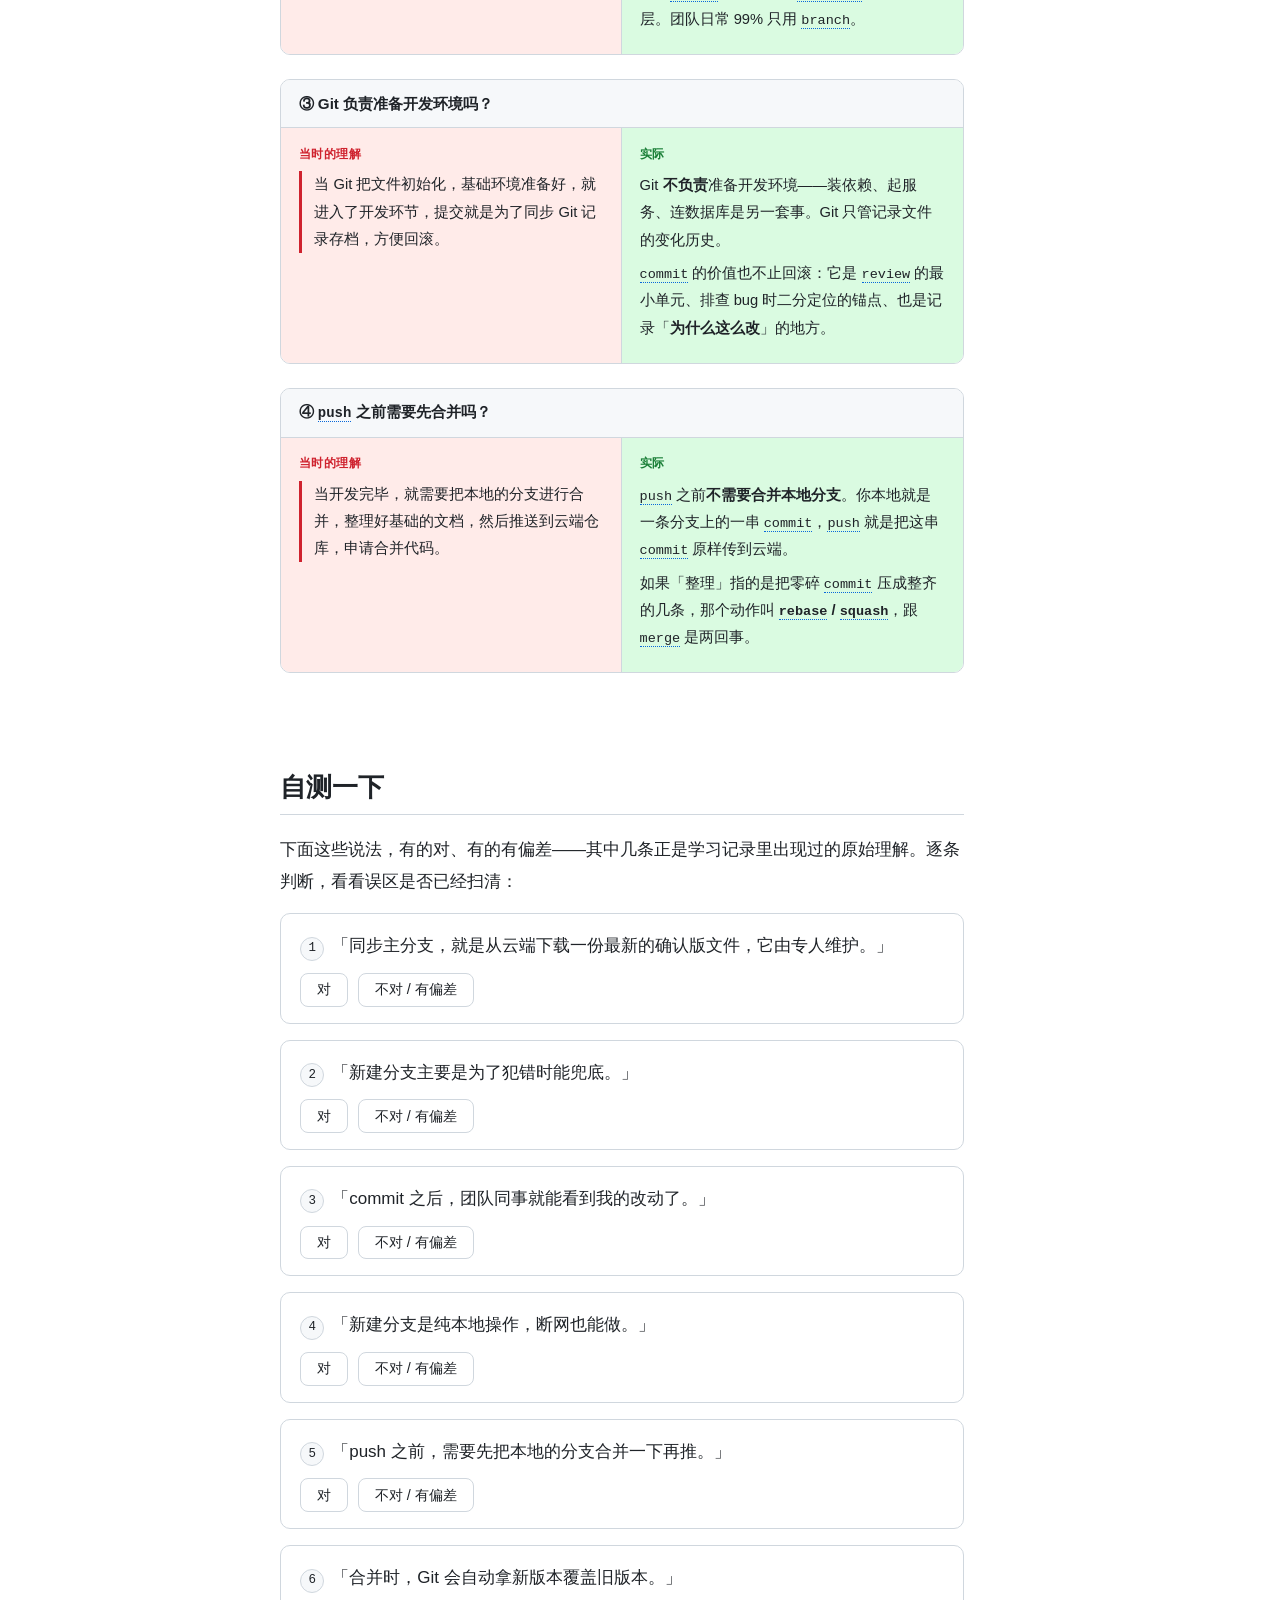
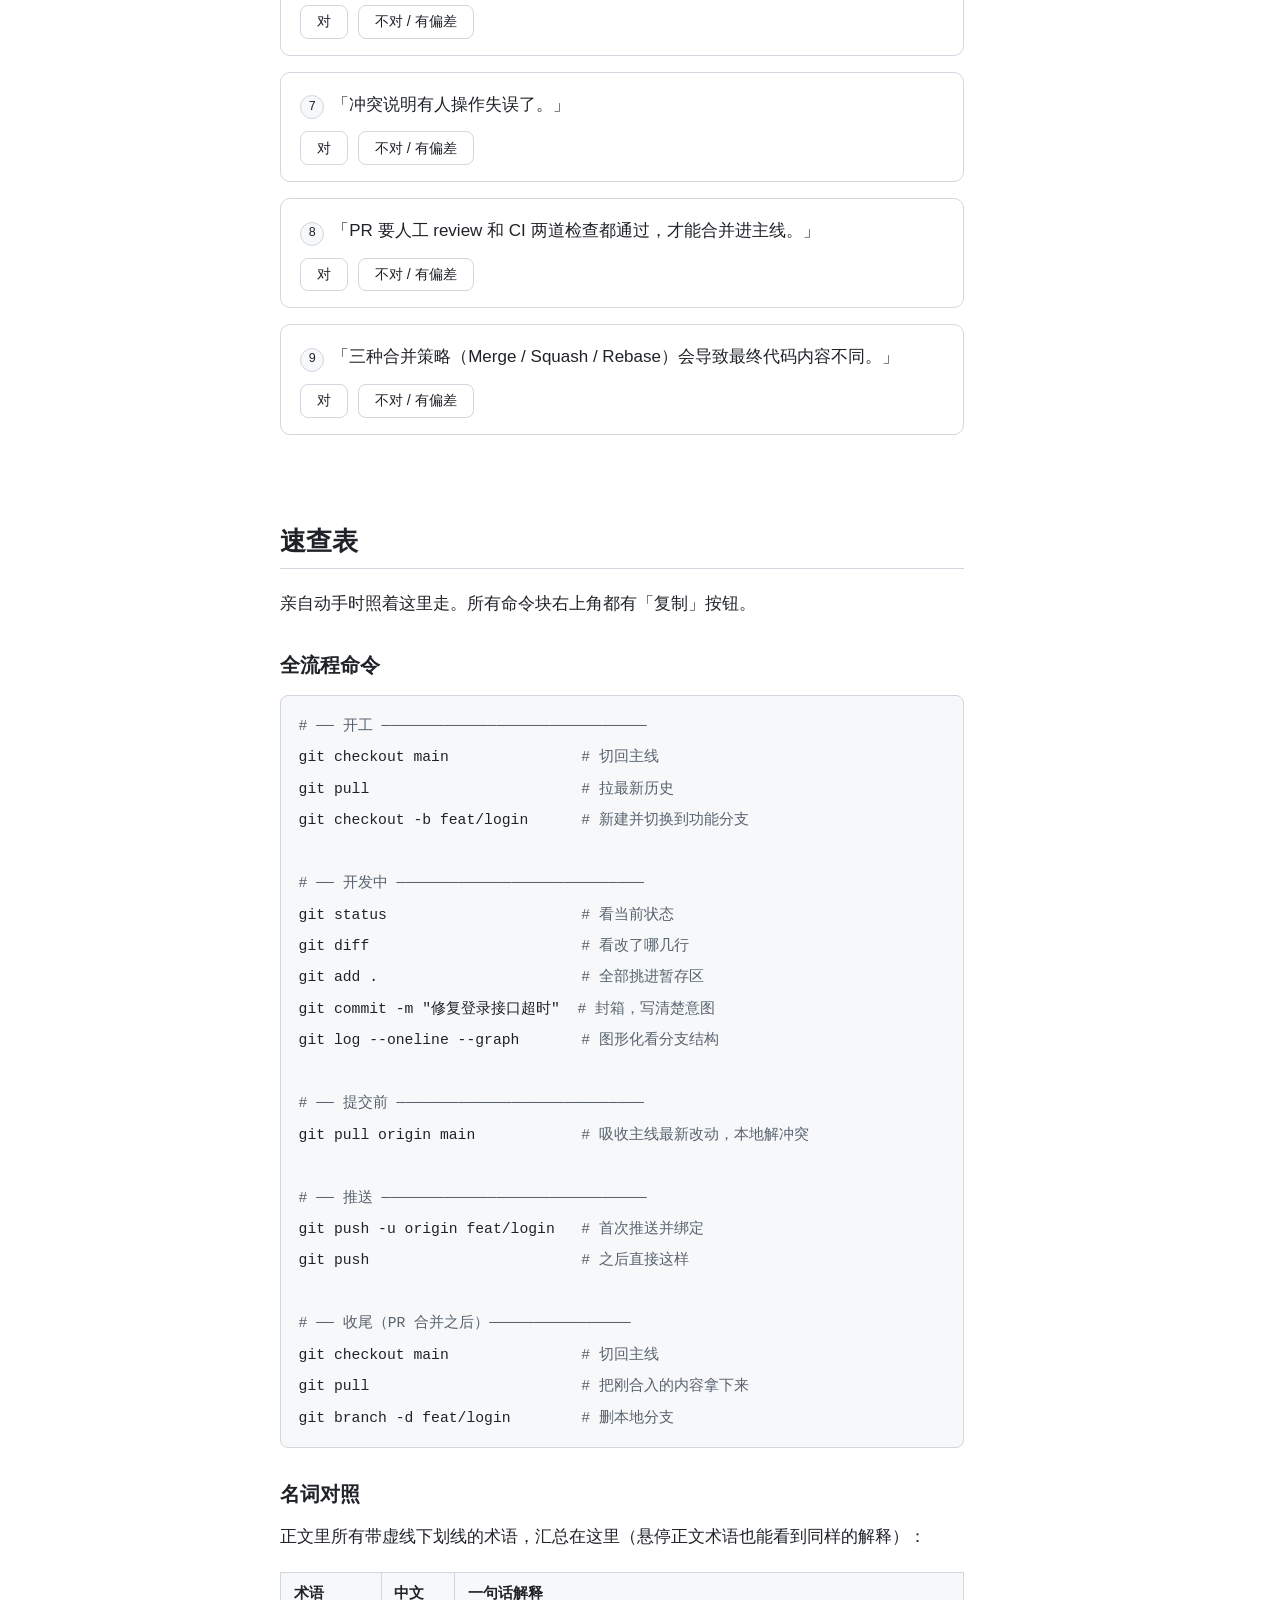
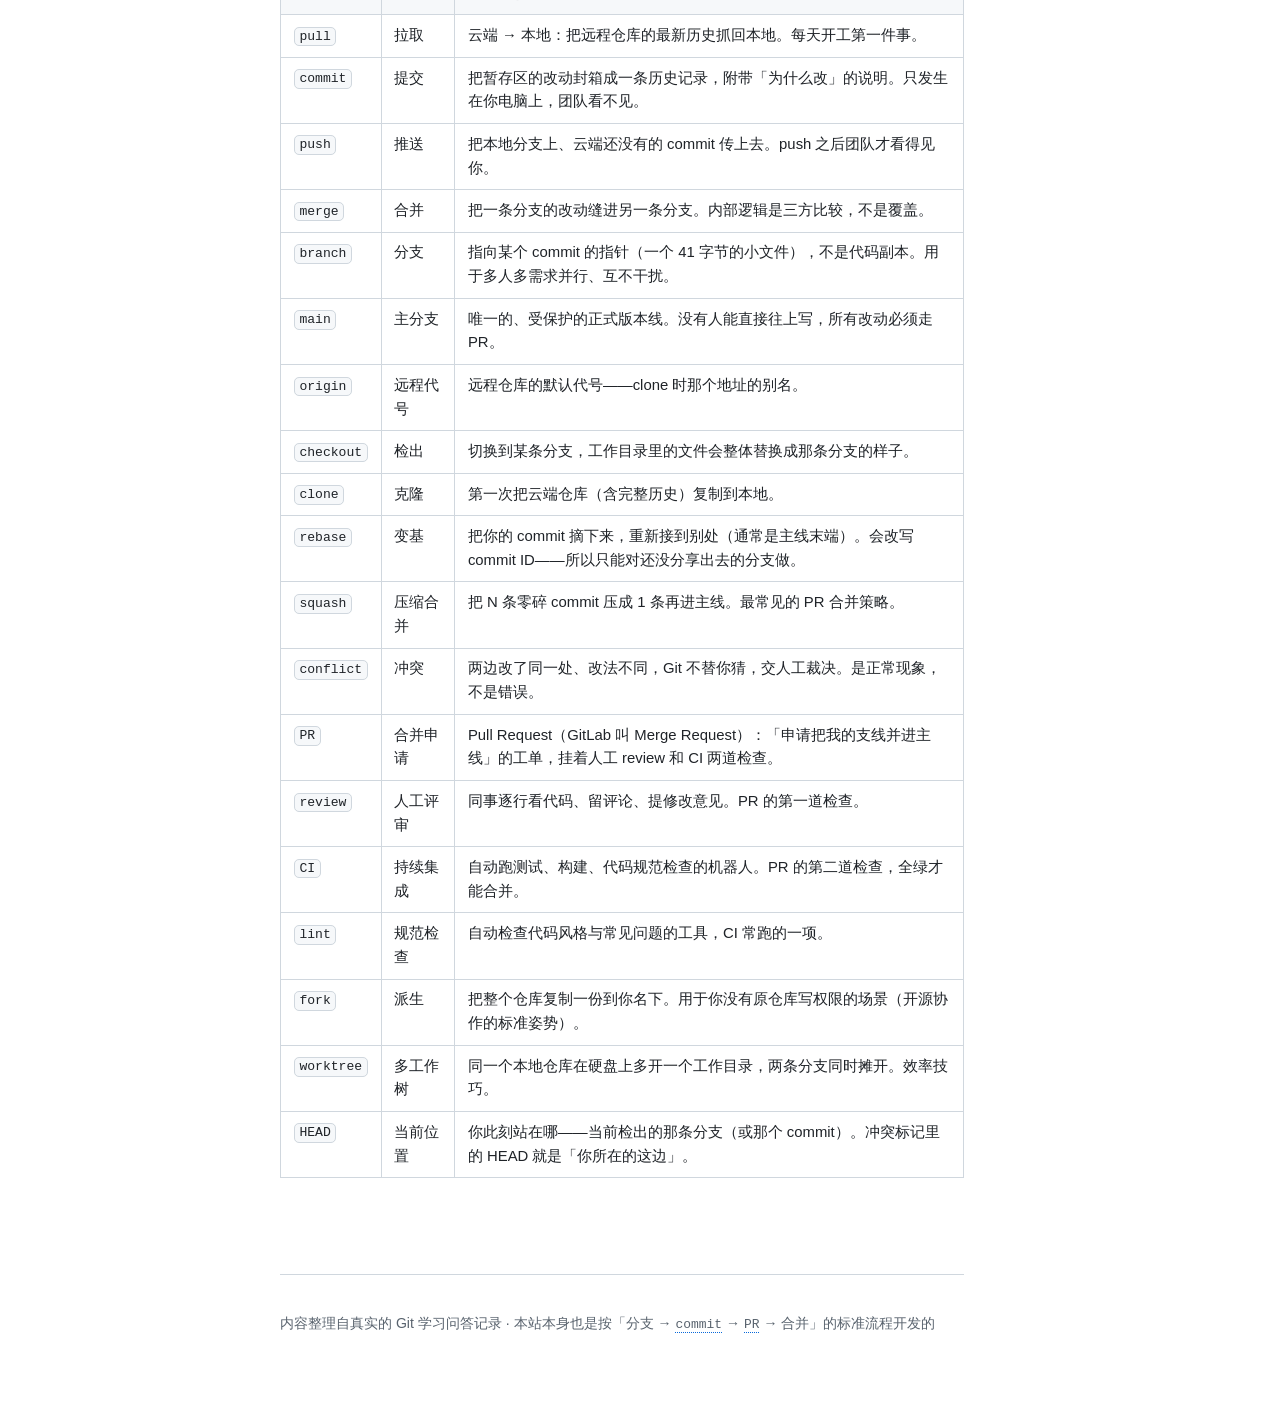
==== commit d1f80b2f: "站点合并为单个 HTML 文件：样式与脚本内嵌，便于直接分享 Co-Authored-By: Claude Fable 5 <noreply@anthropic.com>" ====
--- a/index.html
+++ b/index.html
@@ -4,7 +4,701 @@
   <meta charset="UTF-8">
   <meta name="viewport" content="width=device-width, initial-scale=1.0">
   <title>Git 标准开发流程 · 一次需求的完整旅程</title>
-  <link rel="stylesheet" href="assets/styles.css">
+  <style>
+/* ============================================================
+   Git 标准开发流程教学站 · 样式系统
+   简洁文档风：白底、大留白、排版层级优先
+   ============================================================ */
+
+/* ---------- 设计变量 ---------- */
+:root {
+  --ink: #1f2328;            /* 正文 */
+  --ink-secondary: #59636e;  /* 次要文字 */
+  --accent: #0969da;         /* 强调蓝 */
+  --accent-soft: #ddf4ff;    /* 强调蓝底色 */
+  --green: #1a7f37;          /* 云端可见 / 成功 */
+  --green-soft: #dafbe1;
+  --orange: #9a6700;         /* 警示 / 误区 */
+  --orange-soft: #fff8c5;
+  --red: #cf222e;            /* 危险 */
+  --red-soft: #ffebe9;
+  --purple: #8250df;         /* 分支色 */
+  --border: #d0d7de;
+  --bg-subtle: #f6f8fa;
+  --bg: #ffffff;
+  --mono: ui-monospace, SFMono-Regular, "SF Mono", Menlo, Consolas, monospace;
+  --sans: -apple-system, BlinkMacSystemFont, "PingFang SC", "Hiragino Sans GB",
+          "Microsoft YaHei", "Segoe UI", sans-serif;
+  --nav-width: 232px;
+}
+
+/* ---------- 基础 ---------- */
+* { box-sizing: border-box; }
+
+html { scroll-behavior: smooth; }
+
+body {
+  margin: 0;
+  font-family: var(--sans);
+  font-size: 17px;
+  line-height: 1.85;
+  color: var(--ink);
+  background: var(--bg);
+  -webkit-font-smoothing: antialiased;
+}
+
+h1, h2, h3, h4 { line-height: 1.4; font-weight: 650; }
+h1 { font-size: 2.3rem; letter-spacing: .01em; margin: 0 0 .5rem; }
+h2 { font-size: 1.65rem; margin: 0 0 1.2rem; padding-bottom: .5rem; border-bottom: 1px solid var(--border); }
+h3 { font-size: 1.25rem; margin: 2rem 0 .8rem; }
+h4 { font-size: 1.05rem; margin: 1.5rem 0 .6rem; }
+
+p { margin: .8em 0; }
+
+a { color: var(--accent); text-decoration: none; }
+a:hover { text-decoration: underline; }
+
+strong { font-weight: 650; }
+
+code {
+  font-family: var(--mono);
+  font-size: .88em;
+  background: var(--bg-subtle);
+  border: 1px solid var(--border);
+  border-radius: 5px;
+  padding: .1em .35em;
+  white-space: nowrap;
+}
+
+/* ---------- 布局：左侧进度条 + 右侧内容 ---------- */
+.content {
+  margin-left: var(--nav-width);
+  max-width: 780px;
+  padding: 0 48px 80px;
+}
+
+.section { padding-top: 72px; }
+
+/* ---------- 侧边流程进度条 ---------- */
+.progress-nav {
+  position: fixed;
+  top: 0; left: 0; bottom: 0;
+  width: var(--nav-width);
+  padding: 32px 12px 32px 20px;
+  border-right: 1px solid var(--border);
+  background: var(--bg);
+  overflow-y: auto;
+  display: flex;
+  flex-direction: column;
+  gap: 2px;
+}
+
+.nav-item {
+  display: flex;
+  align-items: center;
+  gap: 8px;
+  padding: 5px 10px;
+  border-radius: 6px;
+  font-size: .86rem;
+  color: var(--ink-secondary);
+  border-left: 2px solid transparent;
+}
+
+.nav-item:hover { background: var(--bg-subtle); text-decoration: none; }
+
+.nav-item.active {
+  color: var(--accent);
+  background: var(--accent-soft);
+  font-weight: 600;
+}
+
+.nav-group-label {
+  margin: 14px 0 4px;
+  padding: 0 10px;
+  font-size: .72rem;
+  font-weight: 650;
+  letter-spacing: .08em;
+  color: var(--ink-secondary);
+  text-transform: uppercase;
+}
+
+.nav-num {
+  display: inline-flex;
+  align-items: center;
+  justify-content: center;
+  min-width: 22px;
+  height: 22px;
+  padding: 0 4px;
+  border-radius: 11px;
+  background: var(--bg-subtle);
+  border: 1px solid var(--border);
+  font-size: .72rem;
+  font-weight: 650;
+  font-family: var(--mono);
+}
+
+.nav-item.active .nav-num {
+  background: var(--accent);
+  border-color: var(--accent);
+  color: #fff;
+}
+
+/* ---------- 开篇 ---------- */
+.section-hero { padding-top: 96px; }
+
+.hero-subtitle {
+  font-size: 1.15rem;
+  color: var(--ink-secondary);
+  margin-top: 0;
+}
+
+/* ---------- 主线步骤卡片 ---------- */
+.step-card {
+  margin: 2.5rem 0;
+  padding: 1.8rem 2rem;
+  border: 1px solid var(--border);
+  border-radius: 12px;
+  scroll-margin-top: 24px;
+}
+
+.step-card-sub {
+  margin-left: 2rem;
+  background: var(--bg-subtle);
+}
+
+/* ---------- 页脚 ---------- */
+.site-footer {
+  margin-top: 96px;
+  padding-top: 24px;
+  border-top: 1px solid var(--border);
+  font-size: .88rem;
+  color: var(--ink-secondary);
+}
+
+/* ---------- 提示框：类比 / 关键点 / 出错自救 ---------- */
+.callout {
+  margin: 1.2rem 0;
+  padding: .9rem 1.1rem;
+  border-radius: 8px;
+  border: 1px solid var(--border);
+  font-size: .95rem;
+}
+
+.callout-title {
+  display: block;
+  font-weight: 650;
+  font-size: .82rem;
+  letter-spacing: .05em;
+  margin-bottom: .3rem;
+}
+
+.callout-analogy { background: var(--accent-soft); border-color: #b6e3ff; }
+.callout-analogy .callout-title { color: var(--accent); }
+
+.callout-key { background: var(--orange-soft); border-color: #d4a72c66; }
+.callout-key .callout-title { color: var(--orange); }
+
+.callout-rescue { background: var(--red-soft); border-color: #ffcecb; }
+.callout-rescue .callout-title { color: var(--red); }
+
+.callout p:first-of-type { margin-top: 0; }
+.callout p:last-child { margin-bottom: 0; }
+
+/* ---------- 命令块与逐段拆解 ---------- */
+.cmd {
+  margin: 1rem 0;
+  background: var(--bg-subtle);
+  border: 1px solid var(--border);
+  border-radius: 8px;
+  overflow: hidden;
+}
+
+.cmd pre {
+  margin: 0;
+  padding: .85rem 1.1rem;
+  overflow-x: auto;
+}
+
+.cmd code {
+  background: none;
+  border: none;
+  padding: 0;
+  font-size: .92rem;
+  white-space: pre;
+}
+
+.cmd .comment { color: var(--ink-secondary); }
+
+/* ---------- 表格 ---------- */
+table {
+  width: 100%;
+  border-collapse: collapse;
+  margin: 1.2rem 0;
+  font-size: .93rem;
+  line-height: 1.6;
+}
+
+th, td {
+  padding: .55rem .8rem;
+  border: 1px solid var(--border);
+  text-align: left;
+  vertical-align: top;
+}
+
+th { background: var(--bg-subtle); font-weight: 650; white-space: nowrap; }
+
+/* ---------- 步骤卡片内部结构 ---------- */
+.step-head {
+  display: flex;
+  align-items: center;
+  gap: 12px;
+  flex-wrap: wrap;
+  margin-bottom: .6rem;
+}
+
+.step-num {
+  display: inline-flex;
+  align-items: center;
+  justify-content: center;
+  min-width: 40px;
+  height: 40px;
+  padding: 0 8px;
+  border-radius: 20px;
+  background: var(--ink);
+  color: #fff;
+  font-family: var(--mono);
+  font-size: 1.05rem;
+  font-weight: 650;
+  flex-shrink: 0;
+}
+
+.step-card-sub .step-num { background: var(--purple); }
+
+.step-head h3 { margin: 0; font-size: 1.35rem; }
+
+/* 团队可见性徽章：贯穿全程的线索 */
+.badge {
+  display: inline-flex;
+  align-items: center;
+  gap: 5px;
+  padding: 3px 12px;
+  border-radius: 14px;
+  font-size: .8rem;
+  font-weight: 650;
+  margin-left: auto;
+}
+
+.badge-local { background: var(--bg-subtle); color: var(--ink-secondary); border: 1px dashed var(--border); }
+.badge-visible { background: var(--green-soft); color: var(--green); border: 1px solid #aceebb; }
+.badge-mixed { background: var(--accent-soft); color: var(--accent); border: 1px solid #b6e3ff; }
+
+.step-goal {
+  font-size: .92rem;
+  color: var(--ink-secondary);
+  margin: .2rem 0 1rem;
+}
+
+.step-goal strong { color: var(--ink); }
+
+/* ---------- 深入折叠区 ---------- */
+details.deep-dive {
+  margin: .8rem 0;
+  border: 1px solid var(--border);
+  border-radius: 8px;
+  background: var(--bg);
+}
+
+details.deep-dive summary {
+  padding: .7rem 1rem;
+  cursor: pointer;
+  font-weight: 650;
+  font-size: .95rem;
+  color: var(--accent);
+  list-style: none;
+  display: flex;
+  align-items: center;
+  gap: 8px;
+  user-select: none;
+}
+
+details.deep-dive summary::before {
+  content: "▸";
+  transition: transform .15s;
+  font-size: .8em;
+}
+
+details.deep-dive[open] summary::before { transform: rotate(90deg); }
+
+details.deep-dive summary::-webkit-details-marker { display: none; }
+
+.deep-dive-body {
+  padding: .2rem 1.2rem 1rem;
+  border-top: 1px solid var(--border);
+  font-size: .95rem;
+}
+
+/* ---------- 全景地图：三层模型 ---------- */
+.layer-model {
+  display: flex;
+  flex-direction: column;
+  gap: 0;
+  margin: 1.5rem 0;
+}
+
+.layer-box {
+  border: 1.5px solid var(--border);
+  border-radius: 10px;
+  padding: .9rem 1.2rem;
+  background: var(--bg);
+}
+
+.layer-box .layer-name { font-weight: 650; }
+.layer-box .layer-desc { font-size: .88rem; color: var(--ink-secondary); }
+
+.layer-box.layer-remote { border-color: var(--green); background: var(--green-soft); }
+.layer-box.layer-repo   { border-color: var(--accent); background: var(--accent-soft); }
+.layer-box.layer-work   { border-color: var(--orange); background: var(--orange-soft); }
+
+.layer-arrows {
+  display: flex;
+  justify-content: center;
+  gap: 3rem;
+  padding: .35rem 0;
+  font-size: .82rem;
+  font-family: var(--mono);
+  color: var(--ink-secondary);
+}
+
+.layer-arrows .up::before { content: "↑ "; }
+.layer-arrows .down::before { content: "↓ "; }
+
+/* ---------- 分支生命周期图（随滚动演化） ---------- */
+.lifecycle {
+  position: sticky;
+  top: 0;
+  z-index: 20;
+  background: var(--bg);
+  border: 1px solid var(--border);
+  border-radius: 10px;
+  padding: .6rem .9rem .1rem;
+  margin: 1rem 0 2.5rem;
+  box-shadow: 0 4px 12px rgba(31, 35, 40, .04);
+}
+
+.lifecycle svg { width: 100%; height: auto; display: block; }
+
+.lc-line { stroke-width: 2.5; fill: none; }
+.lc-main-line { stroke: #b7bfc7; }
+.lc-branch-line { stroke: var(--purple); }
+.lc-merge-in { stroke: var(--accent); stroke-dasharray: 5 4; }
+.lc-merge-out { stroke: var(--green); stroke-dasharray: 5 4; }
+
+.lc-commit { stroke-width: 2.5; }
+.lc-main { fill: #fff; stroke: #57606a; }
+.lc-feat { fill: #fff; stroke: var(--purple); }
+.lc-squash { fill: var(--green); stroke: var(--green); }
+
+.lc-label { font-size: 11px; fill: var(--ink-secondary); font-family: var(--mono); }
+.lc-branch-label { fill: var(--purple); font-weight: 650; }
+.lc-main-label { fill: #57606a; font-weight: 650; }
+
+.lc-tag { fill: var(--accent-soft); stroke: #b6e3ff; }
+.lc-tag-pr { fill: var(--orange-soft); stroke: #d4a72c; }
+.lc-tag-text { font-size: 11px; fill: var(--ink); }
+
+.lc-st { opacity: 0; transition: opacity .45s ease; }
+.lc-st.on { opacity: 1; }
+.lc-st.dim { opacity: .22; }
+
+.lc-caption {
+  margin: .35rem 0 .55rem;
+  font-size: .85rem;
+  color: var(--ink-secondary);
+  min-height: 1.6em;
+}
+
+/* ---------- 误区对照卡 ---------- */
+.miscon-card {
+  margin: 1.5rem 0;
+  border: 1px solid var(--border);
+  border-radius: 10px;
+  overflow: hidden;
+}
+
+.miscon-card .miscon-head {
+  padding: .6rem 1.1rem;
+  background: var(--bg-subtle);
+  border-bottom: 1px solid var(--border);
+  font-weight: 650;
+  font-size: .95rem;
+}
+
+.miscon-grid {
+  display: grid;
+  grid-template-columns: 1fr 1fr;
+}
+
+.miscon-then, .miscon-fact { padding: .9rem 1.1rem; font-size: .92rem; }
+
+.miscon-then {
+  border-right: 1px solid var(--border);
+  background: var(--red-soft);
+}
+
+.miscon-fact { background: var(--green-soft); }
+
+.miscon-label {
+  display: block;
+  font-size: .78rem;
+  font-weight: 650;
+  letter-spacing: .05em;
+  margin-bottom: .35rem;
+}
+
+.miscon-then .miscon-label { color: var(--red); }
+.miscon-fact .miscon-label { color: var(--green); }
+
+.miscon-then blockquote {
+  margin: 0 0 .5rem;
+  padding-left: .8rem;
+  border-left: 3px solid var(--red);
+  color: var(--ink);
+  font-style: normal;
+}
+
+.miscon-then p, .miscon-fact p { margin: .4rem 0; }
+
+@media (max-width: 700px) {
+  .miscon-grid { grid-template-columns: 1fr; }
+  .miscon-then { border-right: none; border-bottom: 1px solid var(--border); }
+}
+
+/* ---------- 三条原则 ---------- */
+.principles {
+  display: grid;
+  grid-template-columns: repeat(3, 1fr);
+  gap: 1rem;
+  margin: 1.5rem 0;
+}
+
+.principle-card {
+  border: 1px solid var(--border);
+  border-radius: 10px;
+  padding: 1rem 1.1rem;
+  background: var(--bg-subtle);
+}
+
+.principle-card h4 { margin: 0 0 .5rem; font-size: 1rem; }
+.principle-card p { margin: 0; font-size: .88rem; color: var(--ink-secondary); }
+
+@media (max-width: 700px) {
+  .principles { grid-template-columns: 1fr; }
+}
+
+/* ---------- 历史形态 ASCII 图 ---------- */
+.history-shape {
+  font-family: var(--mono);
+  font-size: .85rem;
+  line-height: 1.7;
+  background: var(--bg-subtle);
+  border: 1px solid var(--border);
+  border-radius: 8px;
+  padding: .9rem 1.1rem;
+  overflow-x: auto;
+  white-space: pre;
+  margin: 1rem 0;
+}
+
+/* ---------- 冲突标记示例 ---------- */
+.conflict-sample .marker { color: var(--red); font-weight: 650; }
+.conflict-sample .ours { background: var(--accent-soft); display: inline-block; width: 100%; }
+.conflict-sample .theirs { background: var(--purple); background: #fbefff; display: inline-block; width: 100%; }
+
+/* ---------- 冲突解决模拟器 ---------- */
+.conflict-sim {
+  margin-top: 1.2rem;
+  padding: 1rem 1.1rem;
+  border: 1px dashed var(--border);
+  border-radius: 10px;
+  background: var(--bg-subtle);
+}
+
+.sim-title { font-weight: 650; margin: 0 0 .3rem; }
+.sim-desc { font-size: .9rem; color: var(--ink-secondary); margin: 0 0 .8rem; }
+
+.sim-choices { display: flex; gap: .6rem; flex-wrap: wrap; }
+
+.sim-choices button, .sim-reset {
+  padding: .45rem .9rem;
+  border: 1px solid var(--border);
+  border-radius: 8px;
+  background: var(--bg);
+  font-family: var(--sans);
+  font-size: .88rem;
+  cursor: pointer;
+  color: var(--ink);
+}
+
+.sim-choices button:hover, .sim-reset:hover { border-color: var(--accent); color: var(--accent); }
+
+.sim-choices button.chosen {
+  border-color: var(--accent);
+  background: var(--accent-soft);
+  color: var(--accent);
+  font-weight: 650;
+}
+
+.sim-result { margin-top: 1rem; }
+.sim-result-label { font-size: .85rem; font-weight: 650; margin: .8rem 0 .3rem; }
+.sim-note { font-size: .88rem; color: var(--ink-secondary); margin: .5rem 0; }
+.sim-reset { margin-top: .5rem; }
+
+/* ---------- 合并策略切换器 ---------- */
+.strategy-tabs { display: flex; gap: .5rem; flex-wrap: wrap; margin-bottom: .6rem; }
+
+.strategy-tabs button {
+  padding: .4rem .85rem;
+  border: 1px solid var(--border);
+  border-radius: 8px;
+  background: var(--bg);
+  font-family: var(--mono);
+  font-size: .83rem;
+  cursor: pointer;
+  color: var(--ink);
+}
+
+.strategy-tabs button:hover { border-color: var(--accent); color: var(--accent); }
+
+.strategy-tabs button.active {
+  border-color: var(--accent);
+  background: var(--accent-soft);
+  color: var(--accent);
+  font-weight: 650;
+}
+
+.strategy-switcher .history-shape { margin: .5rem 0; min-height: 4.5em; }
+.strategy-note { font-size: .9rem; color: var(--ink-secondary); margin: .5rem 0 0; }
+
+/* ---------- 术语标记与解释卡 ---------- */
+.term {
+  border-bottom: 1.5px dotted var(--accent);
+  cursor: help;
+  font-family: var(--mono);
+  font-size: .92em;
+}
+
+.term-tip {
+  position: fixed;
+  z-index: 100;
+  max-width: 340px;
+  padding: .7rem .9rem;
+  background: var(--ink);
+  color: #fff;
+  border-radius: 8px;
+  font-size: .85rem;
+  line-height: 1.65;
+  box-shadow: 0 8px 24px rgba(31, 35, 40, .2);
+  pointer-events: none;
+}
+
+.term-tip strong {
+  display: block;
+  margin-bottom: .2rem;
+  color: #9ecbff;
+  font-family: var(--mono);
+}
+
+/* ---------- 命令块复制按钮 ---------- */
+.cmd { position: relative; }
+
+.copy-btn {
+  position: absolute;
+  top: 6px;
+  right: 6px;
+  padding: .25rem .6rem;
+  border: 1px solid var(--border);
+  border-radius: 6px;
+  background: var(--bg);
+  font-family: var(--sans);
+  font-size: .75rem;
+  color: var(--ink-secondary);
+  cursor: pointer;
+  opacity: 0;
+  transition: opacity .15s;
+}
+
+.cmd:hover .copy-btn, .copy-btn:focus { opacity: 1; }
+.copy-btn:hover { color: var(--accent); border-color: var(--accent); }
+
+/* ---------- 自测判断题 ---------- */
+.quiz-item {
+  margin: 1rem 0;
+  padding: 1rem 1.2rem;
+  border: 1px solid var(--border);
+  border-radius: 10px;
+}
+
+.quiz-q { margin: 0 0 .7rem; font-weight: 500; }
+
+.quiz-idx {
+  display: inline-flex;
+  align-items: center;
+  justify-content: center;
+  width: 24px;
+  height: 24px;
+  margin-right: 8px;
+  border-radius: 12px;
+  background: var(--bg-subtle);
+  border: 1px solid var(--border);
+  font-size: .78rem;
+  font-family: var(--mono);
+}
+
+.quiz-btns { display: flex; gap: .6rem; }
+
+.quiz-btns button {
+  padding: .4rem 1rem;
+  border: 1px solid var(--border);
+  border-radius: 8px;
+  background: var(--bg);
+  font-family: var(--sans);
+  font-size: .9rem;
+  cursor: pointer;
+  color: var(--ink);
+}
+
+.quiz-item:not(.done) .quiz-btns button:hover { border-color: var(--accent); color: var(--accent); }
+
+.quiz-item.done .quiz-btns button { cursor: default; opacity: .55; }
+.quiz-item.done .quiz-btns button.right { opacity: 1; border-color: var(--green); background: var(--green-soft); color: var(--green); font-weight: 650; }
+.quiz-item.done .quiz-btns button.wrong { opacity: 1; border-color: var(--red); background: var(--red-soft); color: var(--red); font-weight: 650; }
+
+.quiz-why {
+  margin-top: .8rem;
+  padding: .7rem .9rem;
+  border-radius: 8px;
+  background: var(--bg-subtle);
+  font-size: .9rem;
+}
+
+.quiz-why strong { display: block; margin-bottom: .2rem; }
+
+.quiz-score {
+  margin-top: 1.5rem;
+  padding: .9rem 1.1rem;
+  border-radius: 8px;
+  background: var(--accent-soft);
+  border: 1px solid #b6e3ff;
+  font-weight: 650;
+}
+
+/* ---------- 响应式：窄屏收起侧边栏 ---------- */
+@media (max-width: 960px) {
+  .progress-nav { display: none; }
+  .content { margin-left: 0; padding: 0 20px 60px; }
+}
+
+</style>
 </head>
 <body>
 
@@ -623,6 +1317,421 @@
 
   </main>
 
-  <script src="assets/app.js"></script>
+  <script>
+/* ============================================================
+   Git 标准开发流程教学站 · 交互逻辑
+   ============================================================ */
+
+/* ---------- 侧边进度条：滚动联动高亮 ----------
+   同时对外广播当前区块（sectionchange 事件），供分支生命周期图使用 */
+(function initScrollSpy() {
+  const navItems = document.querySelectorAll('.nav-item');
+  const targets = [];
+  let lastId = null;
+
+  navItems.forEach((item) => {
+    const el = document.getElementById(item.dataset.section);
+    if (el) targets.push({ el, item, id: item.dataset.section });
+  });
+
+  function highlight() {
+    // 取视口上沿 1/3 处所在的区块作为「当前」
+    const line = window.innerHeight / 3;
+    let current = targets[0];
+    for (const t of targets) {
+      if (t.el.getBoundingClientRect().top <= line) current = t;
+    }
+    navItems.forEach((n) => n.classList.remove('active'));
+    if (current) {
+      current.item.classList.add('active');
+      if (current.id !== lastId) {
+        lastId = current.id;
+        window.dispatchEvent(new CustomEvent('sectionchange', { detail: current.id }));
+      }
+    }
+  }
+
+  window.addEventListener('scroll', highlight, { passive: true });
+  window.addEventListener('resize', highlight);
+  highlight();
+})();
+
+/* ---------- 分支生命周期图：滚到哪一步，演化到哪一步 ---------- */
+(function initLifecycle() {
+  const container = document.getElementById('lifecycle');
+  if (!container) return;
+
+  const caption = document.getElementById('lc-caption');
+  const groups = Array.from(container.querySelectorAll('.lc-st')).map((g) => {
+    const m = g.className.baseVal.match(/lc-st-(\d+)/);
+    return { g, n: m ? Number(m[1]) : 0 };
+  });
+
+  const stageOfSection = {
+    'step-2': 1, 'step-3': 2, 'step-3-5': 3,
+    'step-4': 4, 'step-5': 5, 'step-6': 6, 'step-7': 7,
+  };
+
+  const captions = [
+    '开工前：主线上是全团队共享的历史',
+    '步骤 2：在最新 commit 上贴了一个新指针 feat/login——纯本地，团队看不见',
+    '步骤 3：封了两箱改动 f1、f2，仍然只在你电脑上',
+    '步骤 3.5：主线跑出了新 commit m4，把它合入自己的分支（f3），冲突在自己家里解',
+    '步骤 4：push 成功——云端出现同名分支，团队第一次看见你',
+    '步骤 5：PR 挂起，人工 review + CI 两道检查进行中',
+    '步骤 6：Squash 合并——你的三条 commit 在主线上压成一条',
+    '步骤 7：分支删除，主线继续前进，你回到干净状态',
+  ];
+
+  function setStage(stage) {
+    groups.forEach(({ g, n }) => {
+      g.classList.toggle('on', n <= stage);
+      // 收尾阶段：分支相关元素淡出，只留主线与合并结果
+      g.classList.toggle('dim', stage >= 7 && n <= 5);
+    });
+    caption.textContent = captions[stage];
+  }
+
+  window.addEventListener('sectionchange', (e) => {
+    const stage = stageOfSection[e.detail];
+    if (stage !== undefined) setStage(stage);
+    else if (['hero', 'map', 'step-1'].includes(e.detail)) setStage(0);
+    // 主线之后的区块不改变图的状态
+  });
+
+  setStage(0);
+})();
+
+/* ---------- 冲突解决模拟器 ---------- */
+(function initConflictSim() {
+  const sim = document.getElementById('conflict-sim');
+  if (!sim) return;
+
+  const result = document.getElementById('sim-result');
+  const resolved = document.getElementById('sim-resolved');
+  const note = document.getElementById('sim-note');
+  const buttons = sim.querySelectorAll('.sim-choices button');
+
+  const outcomes = {
+    ours: {
+      code: 'const timeout = 3000;',
+      note: '你裁决：维持主线的值。你的分支这次改动在这一处被放弃——这完全合法，冲突解决本来就允许「不采用自己的版本」。',
+    },
+    theirs: {
+      code: 'const timeout = 5000;',
+      note: '你裁决：采用自己的值。注意主线那边的 3000 被覆盖了——如果那是别人有意的改动，最好在 PR 里说一声为什么。',
+    },
+    both: {
+      code: 'const timeout = 4000;',
+      note: '你裁决：两个版本都不要，另写一个。这也是常见解法——冲突解决不是二选一，而是「编辑成最终想要的样子」。',
+    },
+  };
+
+  buttons.forEach((btn) => {
+    btn.addEventListener('click', () => {
+      const o = outcomes[btn.dataset.choice];
+      buttons.forEach((b) => b.classList.toggle('chosen', b === btn));
+      resolved.textContent = o.code;
+      note.textContent = o.note;
+      result.hidden = false;
+    });
+  });
+
+  document.getElementById('sim-reset').addEventListener('click', () => {
+    result.hidden = true;
+    buttons.forEach((b) => b.classList.remove('chosen'));
+  });
+})();
+
+/* ---------- 三种合并策略切换器 ---------- */
+(function initStrategySwitcher() {
+  const switcher = document.getElementById('strategy-switcher');
+  if (!switcher) return;
+
+  const shape = document.getElementById('strategy-shape');
+  const note = document.getElementById('strategy-note');
+  const tabs = switcher.querySelectorAll('.strategy-tabs button');
+
+  const strategies = {
+    merge: {
+      shape: '主线   ○──○─────────╮──●──○\n              ╰──○──○──╯\n你的分支   f1  f2  ↗',
+      note: '你的每一条 commit 都在，外加一个合并节点，分叉痕迹保留。适合想完整保留开发过程，或合并长期分支。',
+    },
+    squash: {
+      shape: '主线   ○──○──────●──────○\n                  ↑\n           f1+f2+f3 压成一条',
+      note: '你的 N 条 commit 被压成 1 条。最常见：一个 PR = 主线上一条记录，回头查「这个功能是哪次改的」时，一条记录比二十条零碎 commit 好用得多。',
+    },
+    rebase: {
+      shape: '主线   ○──○──●──●──●──○\n              f1  f2  f3 逐条接上，无分叉',
+      note: '你的 commit 逐条接到主线末尾，得到一条完全笔直的历史，但没有「这几条属于同一次 PR」的痕迹。',
+    },
+  };
+
+  function select(key) {
+    tabs.forEach((t) => t.classList.toggle('active', t.dataset.strategy === key));
+    shape.textContent = strategies[key].shape;
+    note.textContent = strategies[key].note;
+  }
+
+  tabs.forEach((t) => t.addEventListener('click', () => select(t.dataset.strategy)));
+  select('merge');
+})();
+
+/* ---------- 术语解释系统 ----------
+   词库是唯一数据源：正文自动标记 + 悬停解释卡 + 页尾名词对照表都从这里渲染 */
+const GLOSSARY = [
+  { en: 'pull',        zh: '拉取',     desc: '云端 → 本地：把远程仓库的最新历史抓回本地。每天开工第一件事。' },
+  { en: 'commit',      zh: '提交',     desc: '把暂存区的改动封箱成一条历史记录，附带「为什么改」的说明。只发生在你电脑上，团队看不见。' },
+  { en: 'push',        zh: '推送',     desc: '把本地分支上、云端还没有的 commit 传上去。push 之后团队才看得见你。' },
+  { en: 'merge',       zh: '合并',     desc: '把一条分支的改动缝进另一条分支。内部逻辑是三方比较，不是覆盖。' },
+  { en: 'branch',      zh: '分支',     desc: '指向某个 commit 的指针（一个 41 字节的小文件），不是代码副本。用于多人多需求并行、互不干扰。' },
+  { en: 'main',        zh: '主分支',   desc: '唯一的、受保护的正式版本线。没有人能直接往上写，所有改动必须走 PR。' },
+  { en: 'origin',      zh: '远程代号', desc: '远程仓库的默认代号——clone 时那个地址的别名。' },
+  { en: 'checkout',    zh: '检出',     desc: '切换到某条分支，工作目录里的文件会整体替换成那条分支的样子。' },
+  { en: 'clone',       zh: '克隆',     desc: '第一次把云端仓库（含完整历史）复制到本地。' },
+  { en: 'rebase',      zh: '变基',     desc: '把你的 commit 摘下来，重新接到别处（通常是主线末端）。会改写 commit ID——所以只能对还没分享出去的分支做。' },
+  { en: 'squash',      zh: '压缩合并', desc: '把 N 条零碎 commit 压成 1 条再进主线。最常见的 PR 合并策略。' },
+  { en: 'conflict',    zh: '冲突',     desc: '两边改了同一处、改法不同，Git 不替你猜，交人工裁决。是正常现象，不是错误。' },
+  { en: 'PR',          zh: '合并申请', desc: 'Pull Request（GitLab 叫 Merge Request）：「申请把我的支线并进主线」的工单，挂着人工 review 和 CI 两道检查。' },
+  { en: 'review',      zh: '人工评审', desc: '同事逐行看代码、留评论、提修改意见。PR 的第一道检查。' },
+  { en: 'CI',          zh: '持续集成', desc: '自动跑测试、构建、代码规范检查的机器人。PR 的第二道检查，全绿才能合并。' },
+  { en: 'lint',        zh: '规范检查', desc: '自动检查代码风格与常见问题的工具，CI 常跑的一项。' },
+  { en: 'fork',        zh: '派生',     desc: '把整个仓库复制一份到你名下。用于你没有原仓库写权限的场景（开源协作的标准姿势）。' },
+  { en: 'worktree',    zh: '多工作树', desc: '同一个本地仓库在硬盘上多开一个工作目录，两条分支同时摊开。效率技巧。' },
+  { en: 'HEAD',        zh: '当前位置', desc: '你此刻站在哪——当前检出的那条分支（或那个 commit）。冲突标记里的 HEAD 就是「你所在的这边」。' },
+];
+
+(function initGlossary() {
+  /* 1. 自动标记：把正文里出现的术语包上 .term（跳过代码块、标题、SVG 等） */
+  const SKIP = new Set(['PRE', 'CODE', 'SCRIPT', 'STYLE', 'SVG', 'BUTTON', 'H1', 'H2']);
+  const byLower = new Map(GLOSSARY.map((g) => [g.en.toLowerCase(), g]));
+  const pattern = new RegExp(
+    '\\b(' + GLOSSARY.map((g) => g.en.replace(/[.*+?^${}()|[\]\\]/g, '\\$&')).join('|') + ')\\b',
+    'g'
+  );
+
+  function walk(node) {
+    if (node.nodeType === Node.ELEMENT_NODE) {
+      // SVG 元素的 tagName 是小写（如 'svg'），统一转大写后比对，
+      // 否则会深入分支图内部，把 <text> 里的 main、PR 换成 HTML span 而无法渲染
+      if (SKIP.has(node.tagName.toUpperCase()) || node.classList.contains('term')) return;
+      Array.from(node.childNodes).forEach(walk);
+      return;
+    }
+    if (node.nodeType !== Node.TEXT_NODE || !pattern.test(node.textContent)) return;
+    pattern.lastIndex = 0;
+
+    const frag = document.createDocumentFragment();
+    let rest = node.textContent;
+    let m;
+    let idx = 0;
+    pattern.lastIndex = 0;
+    while ((m = pattern.exec(rest)) !== null) {
+      frag.appendChild(document.createTextNode(rest.slice(idx, m.index)));
+      const span = document.createElement('span');
+      span.className = 'term';
+      span.tabIndex = 0;
+      span.dataset.term = m[1].toLowerCase();
+      span.textContent = m[1];
+      frag.appendChild(span);
+      idx = m.index + m[1].length;
+    }
+    frag.appendChild(document.createTextNode(rest.slice(idx)));
+    node.parentNode.replaceChild(frag, node);
+  }
+
+  walk(document.querySelector('.content'));
+
+  /* 2. 悬停 / 点按解释卡 */
+  const tip = document.createElement('div');
+  tip.className = 'term-tip';
+  tip.hidden = true;
+  document.body.appendChild(tip);
+
+  function show(termEl) {
+    const g = byLower.get(termEl.dataset.term);
+    if (!g) return;
+    tip.innerHTML = '<strong>' + g.en + ' · ' + g.zh + '</strong>' + g.desc;
+    tip.hidden = false;
+    const r = termEl.getBoundingClientRect();
+    const tw = tip.offsetWidth;
+    let left = r.left + r.width / 2 - tw / 2;
+    left = Math.max(12, Math.min(left, window.innerWidth - tw - 12));
+    tip.style.left = left + 'px';
+    const above = r.top > tip.offsetHeight + 16;
+    tip.style.top = (above ? r.top - tip.offsetHeight - 8 : r.bottom + 8) + 'px';
+  }
+
+  document.addEventListener('mouseover', (e) => {
+    const t = e.target.closest('.term');
+    if (t) show(t);
+  });
+  document.addEventListener('mouseout', (e) => {
+    if (e.target.closest('.term')) tip.hidden = true;
+  });
+  document.addEventListener('focusin', (e) => {
+    const t = e.target.closest('.term');
+    if (t) show(t); else tip.hidden = true;
+  });
+  window.addEventListener('scroll', () => { tip.hidden = true; }, { passive: true });
+
+  /* 3. 页尾名词对照表：与词库同源渲染 */
+  const table = document.getElementById('glossary-table');
+  if (table) {
+    const tbody = table.querySelector('tbody');
+    GLOSSARY.forEach((g) => {
+      const tr = document.createElement('tr');
+      tr.innerHTML = '<td><code>' + g.en + '</code></td><td>' + g.zh + '</td><td>' + g.desc + '</td>';
+      tbody.appendChild(tr);
+    });
+  }
+})();
+
+/* ---------- 命令块一键复制 ---------- */
+(function initCopyButtons() {
+  document.querySelectorAll('.cmd').forEach((box) => {
+    const pre = box.querySelector('pre');
+    if (!pre) return;
+
+    const btn = document.createElement('button');
+    btn.type = 'button';
+    btn.className = 'copy-btn';
+    btn.textContent = '复制';
+    box.appendChild(btn);
+
+    btn.addEventListener('click', () => {
+      // 复制时去掉注释，只留可执行的命令行
+      const text = pre.innerText
+        .split('\n')
+        .map((line) => line.replace(/\s*#.*$/, '').trimEnd())
+        .filter((line) => line.trim() !== '')
+        .join('\n');
+
+      const done = (ok) => {
+        btn.textContent = ok ? '✓ 已复制' : '复制失败';
+        setTimeout(() => { btn.textContent = '复制'; }, 1600);
+      };
+
+      // navigator.clipboard 仅在 HTTPS / localhost 可用；
+      // 本地 file:// 打开时降级为临时文本框 + execCommand
+      const fallbackCopy = () => {
+        const ta = document.createElement('textarea');
+        ta.value = text;
+        ta.style.position = 'fixed';
+        ta.style.opacity = '0';
+        document.body.appendChild(ta);
+        ta.select();
+        let ok = false;
+        try { ok = document.execCommand('copy'); } catch (err) { ok = false; }
+        ta.remove();
+        done(ok);
+      };
+
+      if (navigator.clipboard && window.isSecureContext) {
+        navigator.clipboard.writeText(text).then(() => done(true), fallbackCopy);
+      } else {
+        fallbackCopy();
+      }
+    });
+  });
+})();
+
+/* ---------- 自测判断题 ---------- */
+(function initQuiz() {
+  const list = document.getElementById('quiz-list');
+  if (!list) return;
+
+  const QUESTIONS = [
+    {
+      q: '「同步主分支，就是从云端下载一份最新的确认版文件，它由专人维护。」',
+      ok: false,
+      why: '拉下来的是整个仓库的完整历史（每条 commit、每条分支都在本地），这就是「分布式」。主分支也不是专人维护的，是靠 PR + review + CI 的流程保证的。',
+    },
+    {
+      q: '「新建分支主要是为了犯错时能兜底。」',
+      ok: false,
+      why: '兜底只是副产品。主要目的是隔离——多人多需求同时改同一个仓库，各写各的互不干扰。',
+    },
+    {
+      q: '「commit 之后，团队同事就能看到我的改动了。」',
+      ok: false,
+      why: 'commit 只动你自己的电脑。push 之后团队才看得见——这条分界线贯穿整个流程。',
+    },
+    {
+      q: '「新建分支是纯本地操作，断网也能做。」',
+      ok: true,
+      why: '正确。pull 时完整历史已经在本地了，开分支只是贴一个 41 字节的指针，不需要向云端要任何东西。',
+    },
+    {
+      q: '「push 之前，需要先把本地的分支合并一下再推。」',
+      ok: false,
+      why: 'push 不需要预先合并——它就是把你这条分支上的 commit 原样传上去。如果指的是把零碎 commit 压整齐，那叫 rebase / squash，跟 merge 是两回事。',
+    },
+    {
+      q: '「合并时，Git 会自动拿新版本覆盖旧版本。」',
+      ok: false,
+      why: 'Git 做的是三方比较：找到共同祖先，逐块对比三份内容。只有一边改的采用那一边；两边都改了同一块才报冲突、交人裁决。',
+    },
+    {
+      q: '「冲突说明有人操作失误了。」',
+      ok: false,
+      why: '冲突不是错误，是正常现象——两边改了同一处，机器不懂业务不敢猜，把决定权交给人。',
+    },
+    {
+      q: '「PR 要人工 review 和 CI 两道检查都通过，才能合并进主线。」',
+      ok: true,
+      why: '正确。这就是流程的质量闸门，也是 PM 在页面上就能看到需求卡在哪一环的原因。',
+    },
+    {
+      q: '「三种合并策略（Merge / Squash / Rebase）会导致最终代码内容不同。」',
+      ok: false,
+      why: '三种策略不影响最终代码内容，只影响主线历史的可读性——所以这是团队规范问题，不是技术问题。',
+    },
+  ];
+
+  let answered = 0;
+  let correct = 0;
+  const score = document.getElementById('quiz-score');
+
+  QUESTIONS.forEach((item, i) => {
+    const card = document.createElement('div');
+    card.className = 'quiz-item';
+    card.innerHTML =
+      '<p class="quiz-q"><span class="quiz-idx">' + (i + 1) + '</span>' + item.q + '</p>' +
+      '<div class="quiz-btns">' +
+      '<button type="button" data-ans="true">对</button>' +
+      '<button type="button" data-ans="false">不对 / 有偏差</button>' +
+      '</div>' +
+      '<div class="quiz-why" hidden></div>';
+    list.appendChild(card);
+
+    const btns = card.querySelectorAll('button');
+    const why = card.querySelector('.quiz-why');
+
+    btns.forEach((b) => b.addEventListener('click', () => {
+      if (card.classList.contains('done')) return;
+      card.classList.add('done');
+
+      const isRight = (b.dataset.ans === 'true') === item.ok;
+      b.classList.add(isRight ? 'right' : 'wrong');
+      why.innerHTML =
+        '<strong>' + (isRight ? '✓ 判断正确。' : '✗ 再想想——') + '</strong>' + item.why;
+      why.hidden = false;
+
+      answered += 1;
+      if (isRight) correct += 1;
+      if (answered === QUESTIONS.length) {
+        score.textContent =
+          '全部答完：' + correct + ' / ' + QUESTIONS.length +
+          (correct === QUESTIONS.length
+            ? '。误区已扫清，可以开始第一个真实需求了。'
+            : '。答错的几条，回到上面对应的步骤和误区对照卡再看一眼。');
+        score.hidden = false;
+      }
+    }));
+  });
+})();
+
+</script>
 </body>
 </html>
